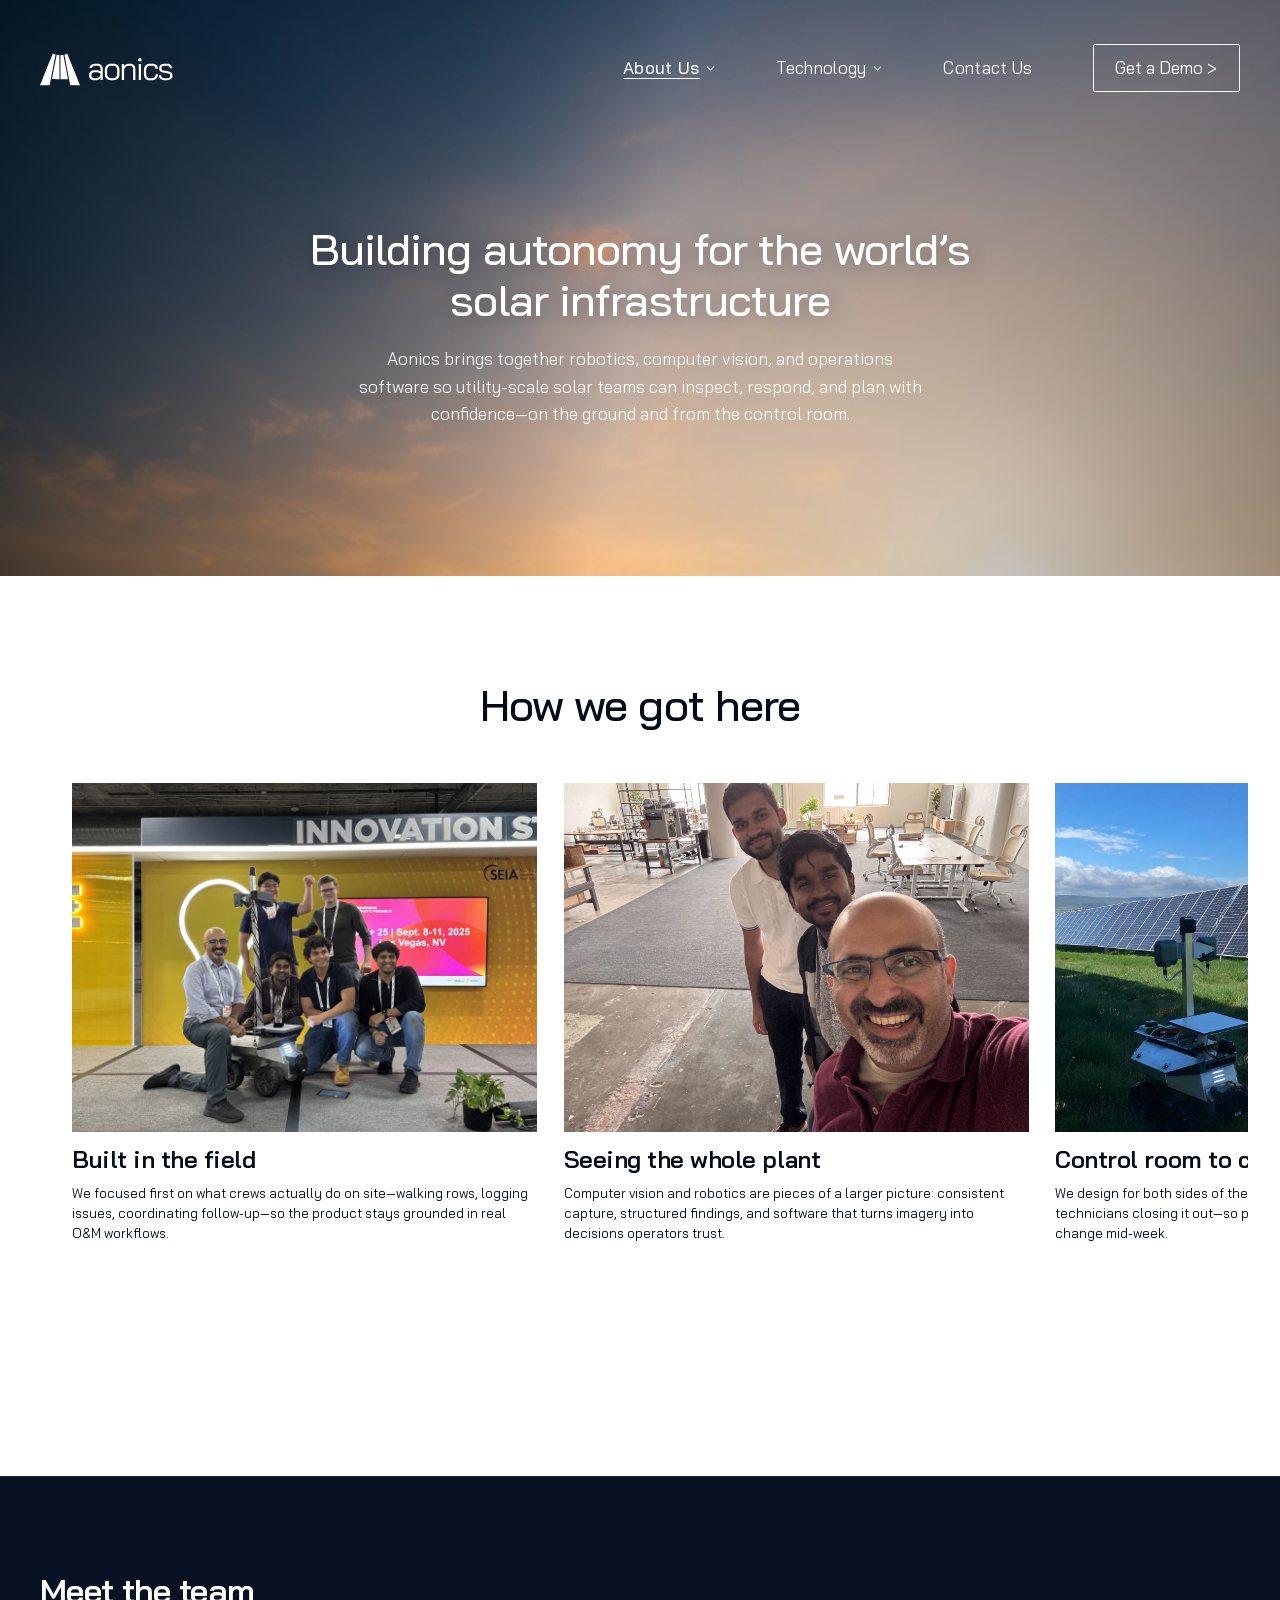
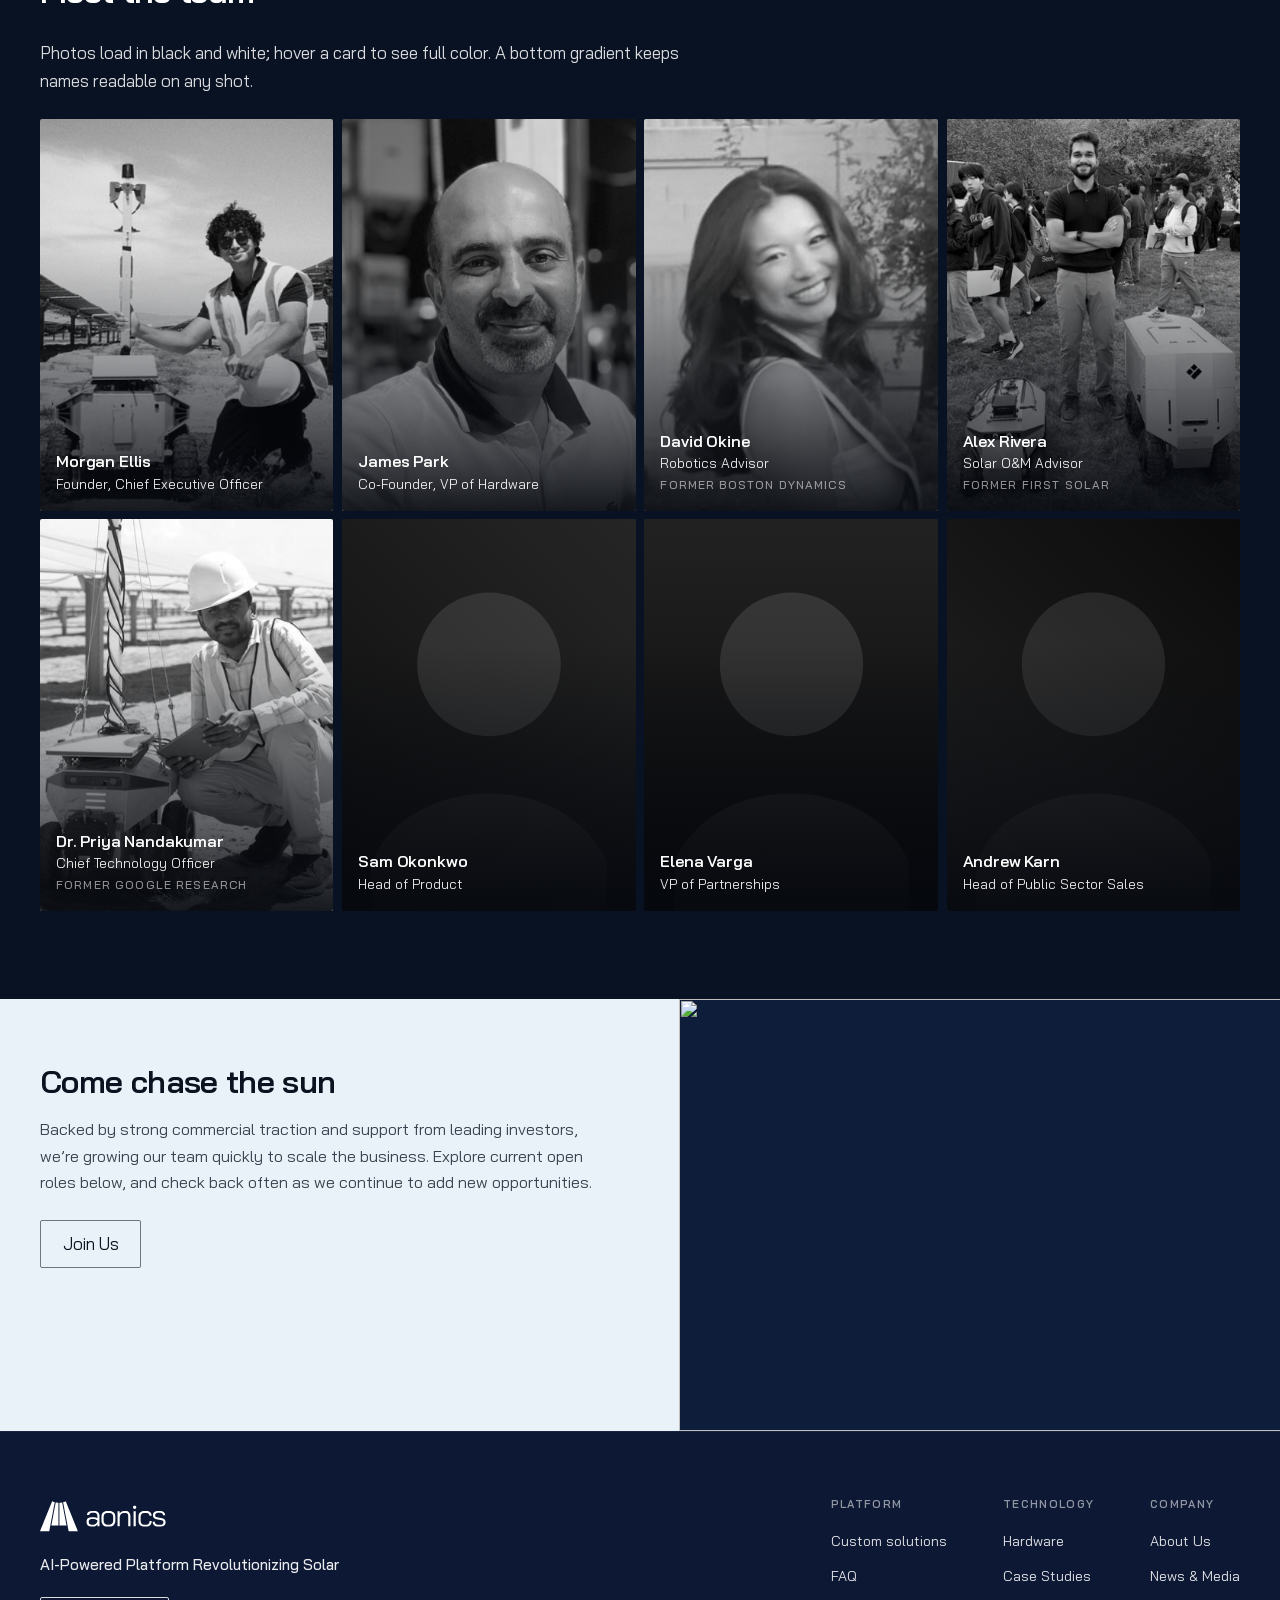
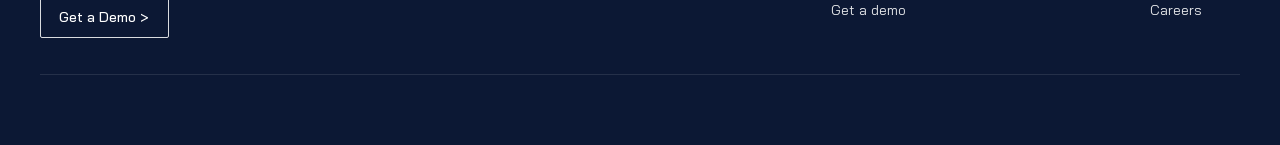
==== about.html @ 2265dd24 "Add Contact page with form, FAQ, and sky hero background" ====
<!DOCTYPE html>
<html lang="en">
  <head>
    <meta charset="UTF-8" />
    <script>
      document.documentElement.classList.add("js");
    </script>
    <meta name="viewport" content="width=device-width, initial-scale=1.0" />
    <title>About Us — Aonics</title>
    <link rel="preconnect" href="https://fonts.googleapis.com" />
    <link rel="preconnect" href="https://fonts.gstatic.com" crossorigin />
    <link
      href="https://fonts.googleapis.com/css2?family=Bai+Jamjuree:wght@400;500;600;700&display=swap"
      rel="stylesheet"
    />
    <link rel="stylesheet" href="styles.css?v=164" />
  </head>
  <body class="page-about">
    <header class="site-header" id="site-header">
      <div class="site-header-inner">
        <a href="index.html" class="logo" aria-label="Aonics home">
          <img
            class="logo-img"
            src="assets/Logo_White.svg"
            alt="Aonics"
            width="1134"
            height="338"
          />
        </a>
        <nav class="nav" id="site-nav" aria-label="Primary">
          <ul class="nav-list">
            <li class="nav-item nav-item--has-dropdown">
              <a href="about.html" class="nav-link nav-link--current" aria-current="page"
                >About Us
                <span class="nav-caret" aria-hidden="true">
                  <svg width="11" height="11" viewBox="0 0 12 12" fill="none" aria-hidden="true">
                    <path
                      d="M2.5 4.25 6 7.75l3.5-3.5"
                      stroke="currentColor"
                      stroke-width="1.35"
                      stroke-linecap="round"
                      stroke-linejoin="round"
                    />
                  </svg>
                </span>
              </a>
              <div class="nav-dropdown" role="region" aria-label="About">
                <div class="nav-dropdown-panel">
                  <a class="nav-dropdown-link" href="about.html">
                    <span class="nav-dropdown-icon" aria-hidden="true">
                      <svg width="22" height="22" viewBox="0 0 24 24" fill="none" stroke="currentColor" stroke-width="1.4">
                        <circle cx="12" cy="12" r="9" />
                        <path d="M12 7v5l3 2" stroke-linecap="round" stroke-linejoin="round" />
                      </svg>
                    </span>
                    <span class="nav-dropdown-copy">
                      <span class="nav-dropdown-title">Our Story</span>
                    </span>
                  </a>
                  <a class="nav-dropdown-link" href="about.html#about-cta-heading">
                    <span class="nav-dropdown-icon" aria-hidden="true">
                      <svg width="22" height="22" viewBox="0 0 24 24" fill="none" stroke="currentColor" stroke-width="1.4">
                        <path d="M8 7h8v10H8z" stroke-linejoin="round" />
                        <path d="M10 11h4M10 14h3" stroke-linecap="round" />
                        <path d="M12 7V5" stroke-linecap="round" />
                      </svg>
                    </span>
                    <span class="nav-dropdown-copy">
                      <span class="nav-dropdown-title">Careers</span>
                    </span>
                  </a>
                </div>
              </div>
            </li>
            <li class="nav-item nav-item--has-dropdown">
              <a class="nav-link" href="index.html#technology"
                >Technology
                <span class="nav-caret" aria-hidden="true">
                  <svg width="11" height="11" viewBox="0 0 12 12" fill="none" aria-hidden="true">
                    <path
                      d="M2.5 4.25 6 7.75l3.5-3.5"
                      stroke="currentColor"
                      stroke-width="1.35"
                      stroke-linecap="round"
                      stroke-linejoin="round"
                    />
                  </svg>
                </span>
              </a>
              <div class="nav-dropdown" role="region" aria-label="Technology">
                <div class="nav-dropdown-panel">
                  <a class="nav-dropdown-link" href="digital-platform.html">
                    <span class="nav-dropdown-icon" aria-hidden="true">
                      <svg width="22" height="22" viewBox="0 0 24 24" fill="none" stroke="currentColor" stroke-width="1.4">
                        <rect x="4" y="5" width="16" height="11" rx="1.5" stroke-linejoin="round" />
                        <path d="M8 9h8M8 12h5" stroke-linecap="round" />
                      </svg>
                    </span>
                    <span class="nav-dropdown-copy">
                      <span class="nav-dropdown-title">Digital platform</span>
                    </span>
                  </a>
                  <a class="nav-dropdown-link" href="hardware.html">
                    <span class="nav-dropdown-icon" aria-hidden="true">
                      <svg width="22" height="22" viewBox="0 0 24 24" fill="none" stroke="currentColor" stroke-width="1.4">
                        <path d="M8 16V8h8v8" stroke-linejoin="round" />
                        <path d="M10 12h4M12 10v4" stroke-linecap="round" />
                        <path d="M6 18h12" stroke-linecap="round" />
                      </svg>
                    </span>
                    <span class="nav-dropdown-copy">
                      <span class="nav-dropdown-title">Hardware</span>
                    </span>
                  </a>
                </div>
              </div>
            </li>
            <li><a class="nav-link" href="contact.html">Contact Us</a></li>
            <li><a class="btn btn-ghost nav-demo-btn nav-cta" href="index.html#demo">Get a Demo &gt;</a></li>
          </ul>
        </nav>
        <button
          type="button"
          class="nav-toggle"
          id="nav-toggle"
          aria-expanded="false"
          aria-controls="site-nav"
          aria-label="Open menu"
        >
          <span class="nav-toggle-box" aria-hidden="true">
            <span class="nav-toggle-bar"></span>
            <span class="nav-toggle-bar"></span>
            <span class="nav-toggle-bar"></span>
          </span>
        </button>
      </div>
    </header>

    <main class="about-main">
      <section class="about-hero" aria-labelledby="about-heading">
        <div class="about-hero-inner">
          <h1 id="about-heading" class="reveal">Building autonomy for the world’s solar infrastructure</h1>
          <p class="about-hero-lede reveal">
            Aonics brings together robotics, computer vision, and operations software so utility-scale solar
            teams can inspect, respond, and plan with confidence—on the ground and from the control room.
          </p>
        </div>
      </section>

      <section
        class="about-story-rail"
        id="about-story-rail"
        aria-labelledby="about-story-heading"
        data-story-slides="4"
      >
        <div class="about-story-rail-host">
          <div class="about-story-rail-sticky">
            <div class="about-hero-inner about-story-rail-head">
              <div class="about-story-rail-intro">
                <h2 id="about-story-heading" class="reveal">How we got here</h2>
              </div>
            </div>
            <div class="about-story-rail-stage">
              <ul class="about-story-rail-track" id="about-story-rail-track">
                  <li class="about-story-card">
                    <article class="about-story-card-inner">
                      <figure class="about-story-card-media about-story-card-media--innovation">
                        <img
                          src="assets/about-story-innovation-stage.png?v=2"
                          alt="Team with a ground robot on the innovation stage at a solar industry event"
                          width="2400"
                          height="1350"
                          loading="eager"
                          decoding="async"
                        />
                      </figure>
                      <div class="about-story-card-text reveal">
                        <h3 class="about-story-card-title">Built in the field</h3>
                        <p class="about-story-card-body">
                          We focused first on what crews actually do on site—walking rows, logging issues, coordinating
                          follow-up—so the product stays grounded in real O&amp;M workflows.
                        </p>
                      </div>
                    </article>
                  </li>
                  <li class="about-story-card">
                    <article class="about-story-card-inner">
                      <figure class="about-story-card-media about-story-card-media--office">
                        <img
                          src="assets/about-story-team-office.png?v=2"
                          alt="Team members together in the office and workshop"
                          width="1600"
                          height="2133"
                          loading="lazy"
                          decoding="async"
                        />
                      </figure>
                      <div class="about-story-card-text reveal">
                        <h3 class="about-story-card-title">Seeing the whole plant</h3>
                        <p class="about-story-card-body">
                          Computer vision and robotics are pieces of a larger picture: consistent capture, structured
                          findings, and software that turns imagery into decisions operators trust.
                        </p>
                      </div>
                    </article>
                  </li>
                  <li class="about-story-card">
                    <article class="about-story-card-inner">
                      <figure class="about-story-card-media about-story-card-media--field">
                        <img
                          src="assets/about-story-field-technicians.png?v=2"
                          alt="Field technicians and inspection robot between rows at a solar site"
                          width="1600"
                          height="2133"
                          loading="lazy"
                          decoding="async"
                        />
                      </figure>
                      <div class="about-story-card-text reveal">
                        <h3 class="about-story-card-title">Control room to crew</h3>
                        <p class="about-story-card-body">
                          We design for both sides of the fence—dispatchers planning work and technicians closing it
                          out—so priorities stay aligned when conditions change mid-week.
                        </p>
                      </div>
                    </article>
                  </li>
                  <li class="about-story-card">
                    <article class="about-story-card-inner">
                      <figure class="about-story-card-media about-story-card-media--inspection">
                        <img
                          src="assets/about-story-robot-inspection.png?v=2"
                          alt="Operator with inspection robot on a path between solar panel rows"
                          width="2400"
                          height="1600"
                          loading="lazy"
                          decoding="async"
                        />
                      </figure>
                      <div class="about-story-card-text reveal">
                        <h3 class="about-story-card-title">Scaling with partners</h3>
                        <p class="about-story-card-body">
                          As portfolios grow, teams need tools that keep pace—repeatable routes, comparable data across
                          sites, and room to adopt autonomy without retraining everyone from scratch.
                        </p>
                      </div>
                    </article>
                  </li>
                </ul>
              </div>
            </div>
        </div>
      </section>

      <section class="about-section about-section--team" aria-labelledby="team-heading">
        <div class="about-section-inner">
          <h2 id="team-heading" class="reveal">Meet the team</h2>
          <p class="about-team-intro reveal">
            Photos load in black and white; hover a card to see full color. A bottom gradient keeps names readable on
            any shot.
          </p>
          <ul class="about-team-grid">
            <li class="about-team-card">
              <figure class="about-team-card-figure">
                <img
                  class="about-team-card-img"
                  src="assets/team-morgan-ellis.png?v=3"
                  alt="Morgan Ellis kneeling in a high-visibility vest beside a robotic rover at a solar farm"
                  width="768"
                  height="1024"
                  decoding="async"
                />
                <figcaption class="about-team-card-caption reveal">
                  <span class="about-team-card-name">Morgan Ellis</span>
                  <span class="about-team-card-title">Founder, Chief Executive Officer</span>
                </figcaption>
              </figure>
            </li>
            <li class="about-team-card">
              <figure class="about-team-card-figure">
                <img
                  class="about-team-card-img"
                  src="assets/team-james-park.png?v=3"
                  alt="Portrait of James Park in a white polo"
                  width="768"
                  height="1024"
                  decoding="async"
                  loading="lazy"
                />
                <figcaption class="about-team-card-caption reveal">
                  <span class="about-team-card-name">James Park</span>
                  <span class="about-team-card-title">Co-Founder, VP of Hardware</span>
                </figcaption>
              </figure>
            </li>
            <li class="about-team-card">
              <figure class="about-team-card-figure">
                <img
                  class="about-team-card-img"
                  src="assets/team-david-okine.png?v=3"
                  alt="Smiling person with long dark hair in a white top and blue graduation stole outdoors"
                  width="768"
                  height="1024"
                  decoding="async"
                  loading="lazy"
                />
                <figcaption class="about-team-card-caption reveal">
                  <span class="about-team-card-name">David Okine</span>
                  <span class="about-team-card-title">Robotics Advisor</span>
                  <span class="about-team-card-meta">Former Boston Dynamics</span>
                </figcaption>
              </figure>
            </li>
            <li class="about-team-card">
              <figure class="about-team-card-figure">
                <img
                  class="about-team-card-img"
                  src="assets/team-alex-rivera.png?v=3"
                  alt="Alex Rivera standing with arms crossed between two autonomous robots on a grassy lawn"
                  width="768"
                  height="1024"
                  decoding="async"
                  loading="lazy"
                />
                <figcaption class="about-team-card-caption reveal">
                  <span class="about-team-card-name">Alex Rivera</span>
                  <span class="about-team-card-title">Solar O&amp;M Advisor</span>
                  <span class="about-team-card-meta">Former First Solar</span>
                </figcaption>
              </figure>
            </li>
            <li class="about-team-card">
              <figure class="about-team-card-figure">
                <img
                  class="about-team-card-img"
                  src="assets/team-priya-nandakumar.png?v=3"
                  alt="Field technician in a hard hat and safety vest with a tablet beside a robot at a solar site"
                  width="768"
                  height="1024"
                  decoding="async"
                  loading="lazy"
                />
                <figcaption class="about-team-card-caption reveal">
                  <span class="about-team-card-name">Dr. Priya Nandakumar</span>
                  <span class="about-team-card-title">Chief Technology Officer</span>
                  <span class="about-team-card-meta">Former Google Research</span>
                </figcaption>
              </figure>
            </li>
            <li class="about-team-card">
              <figure class="about-team-card-figure">
                <img
                  class="about-team-card-img"
                  src="assets/team-placeholder-2.svg"
                  alt="Portrait of Sam Okonkwo"
                  width="480"
                  height="600"
                />
                <figcaption class="about-team-card-caption reveal">
                  <span class="about-team-card-name">Sam Okonkwo</span>
                  <span class="about-team-card-title">Head of Product</span>
                </figcaption>
              </figure>
            </li>
            <li class="about-team-card">
              <figure class="about-team-card-figure">
                <img
                  class="about-team-card-img"
                  src="assets/team-placeholder-3.svg"
                  alt="Portrait of Elena Varga"
                  width="480"
                  height="600"
                />
                <figcaption class="about-team-card-caption reveal">
                  <span class="about-team-card-name">Elena Varga</span>
                  <span class="about-team-card-title">VP of Partnerships</span>
                </figcaption>
              </figure>
            </li>
            <li class="about-team-card">
              <figure class="about-team-card-figure">
                <img
                  class="about-team-card-img"
                  src="assets/team-placeholder-4.svg"
                  alt="Portrait of Andrew Karn"
                  width="480"
                  height="600"
                />
                <figcaption class="about-team-card-caption reveal">
                  <span class="about-team-card-name">Andrew Karn</span>
                  <span class="about-team-card-title">Head of Public Sector Sales</span>
                </figcaption>
              </figure>
            </li>
          </ul>
        </div>
      </section>

      <section class="about-cta" aria-labelledby="about-cta-heading">
        <div class="about-cta-split">
          <div class="about-cta-panel">
            <div class="about-cta-copy">
              <h2 id="about-cta-heading" class="reveal">Come chase the sun</h2>
              <p class="about-cta-intro reveal">
                Backed by strong commercial traction and support from leading investors, we&rsquo;re growing our
                team quickly to scale the business. Explore current open roles below, and check back often as we
                continue to add new opportunities.
              </p>
              <a class="btn btn-ghost nav-demo-btn nav-cta reveal" href="contact.html">Join Us</a>
            </div>
          </div>
        </div>
        <div class="about-cta-visual" aria-hidden="true">
          <img
            src="assets/about-cta-solar.jpg?v=4"
            alt=""
            width="3750"
            height="2499"
            loading="lazy"
            decoding="async"
          />
        </div>
      </section>
    </main>

    <footer class="site-footer" id="contact">
      <div class="footer-top">
        <div class="footer-brand" id="demo">
          <a href="index.html#top" class="logo logo--footer reveal" aria-label="Aonics home">
            <img
              class="logo-img logo-img--footer"
              src="assets/Logo_White.svg"
              alt="Aonics"
              width="1134"
              height="338"
            />
          </a>
          <p class="footer-tagline reveal">AI-Powered Platform Revolutionizing Solar</p>
          <a class="btn btn-ghost reveal" href="index.html#demo">Get a Demo &gt;</a>
        </div>
        <div class="footer-nav-grid">
          <div class="footer-col reveal">
            <h4>Platform</h4>
            <ul>
              <li><a href="#">Custom solutions</a></li>
              <li><a href="contact.html#faq">FAQ</a></li>
              <li><a href="index.html#demo">Get a demo</a></li>
            </ul>
          </div>
          <div class="footer-col reveal">
            <h4>Technology</h4>
            <ul>
              <li><a href="hardware.html">Hardware</a></li>
              <li><a href="#">Case Studies</a></li>
            </ul>
          </div>
          <div class="footer-col reveal">
            <h4>Company</h4>
            <ul>
              <li><a href="about.html" aria-current="page">About Us</a></li>
              <li><a href="#">News &amp; Media</a></li>
              <li><a href="#">Careers</a></li>
            </ul>
          </div>
        </div>
      </div>
      <div class="footer-bottom">
        <p class="footer-copy reveal">© 2023 Aonics. All rights reserved.</p>
        <div class="footer-legal reveal">
          <a href="#">Terms of Use</a>
          <a href="#">Privacy Policy</a>
        </div>
      </div>
    </footer>
    <script>
      (function () {
        try {
          var header = document.querySelector(".site-header");
          var toggle = document.getElementById("nav-toggle");
          var nav = document.getElementById("site-nav");
          if (!header || !toggle || !nav) return;

          var mq = window.matchMedia("(max-width: 900px)");

          function setOpen(open) {
            header.classList.toggle("is-nav-open", open);
            toggle.setAttribute("aria-expanded", open ? "true" : "false");
            toggle.setAttribute("aria-label", open ? "Close menu" : "Open menu");
            document.body.classList.toggle("nav-menu-open", open);
          }

          function closeIfNeeded() {
            if (!mq.matches) setOpen(false);
          }

          toggle.addEventListener("click", function () {
            if (!mq.matches) return;
            setOpen(!header.classList.contains("is-nav-open"));
          });

          nav.querySelectorAll("a").forEach(function (link) {
            link.addEventListener("click", function () {
              if (mq.matches) setOpen(false);
            });
          });

          document.addEventListener("keydown", function (e) {
            if (e.key === "Escape" && header.classList.contains("is-nav-open")) {
              setOpen(false);
              toggle.focus();
            }
          });

          if (typeof mq.addEventListener === "function") {
            mq.addEventListener("change", closeIfNeeded);
          } else if (typeof mq.addListener === "function") {
            mq.addListener(closeIfNeeded);
          }
          window.addEventListener("resize", closeIfNeeded);
        } catch (e) {}
      })();

      (function () {
        try {
          if (!window.IntersectionObserver) {
            document.querySelectorAll(".reveal").forEach(function (el) {
              el.classList.add("is-visible");
            });
            return;
          }
          var reduce = window.matchMedia("(prefers-reduced-motion: reduce)");
          if (reduce.matches) {
            document.querySelectorAll(".reveal").forEach(function (el) {
              el.classList.add("is-visible");
            });
            return;
          }
          var nodes = document.querySelectorAll(".reveal");
          if (!nodes.length) return;
          var obs = new IntersectionObserver(
            function (entries) {
              entries.forEach(function (entry) {
                if (!entry.isIntersecting) return;
                entry.target.classList.add("is-visible");
                obs.unobserve(entry.target);
              });
            },
            { root: null, rootMargin: "0px 0px -10% 0px", threshold: 0.12 }
          );
          nodes.forEach(function (el) {
            obs.observe(el);
          });
        } catch (e) {}
      })();
    </script>
    <script src="about-story-rail.js?v=13"></script>
    <script src="site-header.js"></script>
  </body>
</html>
---- styles.css ----
/* Aonics landing — layout aligned to design reference */

:root {
  --color-page: #0e1d3a;
  --color-footer: #0c1834;
  --color-muted: rgba(255, 255, 255, 0.55);
  --max-content: 1200px;
  /* Gutters: --header-pad-x (~32px desktop at 1024+; scales down on smaller viewports). */
  --header-pad-x: 0.8125rem;
  --site-header-h: 4.25rem;
  /* Space between viewport top and header bar (logo + nav row). */
  --site-header-pad-top: clamp(1rem, 3vw, 1.75rem);
}

@media (min-width: 480px) {
  :root {
    --header-pad-x: 0.9375rem;
  }
}

@media (min-width: 640px) {
  :root {
    --header-pad-x: 1.125rem;
  }
}

@media (min-width: 768px) {
  :root {
    --header-pad-x: 1.5rem;
  }
}

@media (min-width: 1024px) {
  :root {
    --header-pad-x: 1.5rem;
  }
}

@media (min-width: 1280px) {
  :root {
    --header-pad-x: 2rem;
  }
}

body.nav-menu-open {
  overflow: hidden;
}

*,
*::before,
*::after {
  box-sizing: border-box;
}

html {
  scroll-behavior: smooth;
  scroll-padding-top: calc(var(--site-header-pad-top) + var(--site-header-h) + 0.5rem);
}

body {
  margin: 0;
  font-family: "Bai Jamjuree", sans-serif;
  font-size: 16px;
  line-height: 1.5;
  color: #fff;
  background: var(--color-page);
}

img {
  max-width: 100%;
  height: auto;
  display: block;
}

a {
  color: inherit;
  text-decoration: none;
}

a:hover {
  opacity: 0.85;
}

h1,
h2,
h3,
h4,
p {
  margin: 0;
}

ul {
  margin: 0;
  padding: 0;
  list-style: none;
}

/* Header — premium scroll (static site) */
.site-header {
  position: fixed;
  top: 0;
  left: 0;
  right: 0;
  z-index: 200;
  padding: var(--site-header-pad-top) var(--header-pad-x) 0;
  box-sizing: border-box;
  background: transparent;
  box-shadow: none;
  transform: translateY(0);
  transition:
    transform 0.55s cubic-bezier(0.22, 1, 0.36, 1),
    background 0.55s cubic-bezier(0.22, 1, 0.36, 1),
    backdrop-filter 0.55s cubic-bezier(0.22, 1, 0.36, 1),
    -webkit-backdrop-filter 0.55s cubic-bezier(0.22, 1, 0.36, 1),
    box-shadow 0.55s cubic-bezier(0.22, 1, 0.36, 1);
  will-change: transform;
}

.site-header.is-scrolled {
  background: rgba(5, 10, 18, 0.62);
  backdrop-filter: blur(14px);
  -webkit-backdrop-filter: blur(14px);
  box-shadow: 0 10px 36px rgba(0, 0, 0, 0.28);
}

.site-header.is-elevated {
  background: rgba(5, 10, 18, 0.78);
  backdrop-filter: blur(22px);
  -webkit-backdrop-filter: blur(22px);
  box-shadow: 0 14px 48px rgba(0, 0, 0, 0.35);
}

.site-header.is-header-hidden {
  transform: translateY(-100%);
}

.site-header-inner {
  width: 100%;
  max-width: var(--max-content);
  margin: 0 auto;
  min-height: var(--site-header-h);
  display: flex;
  align-items: center;
  justify-content: space-between;
  column-gap: clamp(1.5rem, 4vw, 3rem);
  row-gap: 0.75rem;
  padding: 1rem 0;
  box-sizing: border-box;
  transition: padding 0.45s cubic-bezier(0.22, 1, 0.36, 1), min-height 0.45s cubic-bezier(0.22, 1, 0.36, 1);
}

.site-header.is-scrolled .site-header-inner {
  padding: 0.55rem 0;
  min-height: 3.25rem;
}

.logo {
  position: relative;
  z-index: 2;
  display: inline-flex;
  flex-shrink: 0;
  align-items: center;
  color: #fff;
}

.logo-img {
  display: block;
  height: 40px;
  width: auto;
  transition: height 0.45s cubic-bezier(0.22, 1, 0.36, 1), transform 0.45s cubic-bezier(0.22, 1, 0.36, 1);
}

.site-header.is-scrolled .logo-img {
  height: 37px;
  transform: scale(0.97);
}

.logo-img--footer {
  height: 38px;
}

.nav-toggle {
  display: none;
  position: relative;
  z-index: 2;
  flex-shrink: 0;
  align-items: center;
  justify-content: center;
  padding: 0.5rem;
  border: none;
  background: transparent;
  color: #fff;
  cursor: pointer;
  border-radius: 2px;
}

.nav-toggle:focus-visible {
  outline: 2px solid #fff;
  outline-offset: 2px;
}

.nav-toggle:hover {
  opacity: 0.9;
}

.nav-toggle-box {
  display: flex;
  flex-direction: column;
  justify-content: center;
  gap: 5px;
  width: 1.5rem;
  height: 1.125rem;
}

.nav-toggle-bar {
  display: block;
  height: 2px;
  width: 100%;
  background: currentColor;
  border-radius: 1px;
  transition: transform 0.2s ease, opacity 0.2s ease;
}

.site-header.is-nav-open .nav-toggle-bar:nth-child(1) {
  transform: translateY(7px) rotate(45deg);
}

.site-header.is-nav-open .nav-toggle-bar:nth-child(2) {
  opacity: 0;
}

.site-header.is-nav-open .nav-toggle-bar:nth-child(3) {
  transform: translateY(-7px) rotate(-45deg);
}

.nav {
  display: flex;
  align-items: center;
  justify-content: flex-end;
  flex: 1 1 auto;
  min-width: 0;
  font-family: "Bai Jamjuree", sans-serif;
  font-size: 1.0625rem;
  font-weight: 400;
}

.nav-list {
  display: flex;
  align-items: center;
  flex-wrap: nowrap;
  justify-content: flex-end;
  gap: clamp(1.75rem, 4.5vw, 3.5rem);
}

@media (min-width: 901px) {
  .nav-list {
    flex-wrap: nowrap;
    gap: clamp(2rem, 5vw, 3.75rem);
  }
}

.nav-list a:hover {
  opacity: 1;
}

.site-header .nav-link {
  color: rgba(255, 255, 255, 0.94);
  opacity: 1;
  font-weight: 400;
}

@media (min-width: 901px) {
  .nav-link {
    position: relative;
    display: inline-block;
    font-size: 1.0625rem;
    font-weight: 400;
    letter-spacing: 0.02em;
    text-transform: none;
    transition:
      color 0.35s cubic-bezier(0.22, 1, 0.36, 1),
      transform 0.35s cubic-bezier(0.22, 1, 0.36, 1);
  }

  .nav-link::after {
    content: "";
    position: absolute;
    left: 0;
    right: 0;
    bottom: -0.2rem;
    height: 1px;
    background: #fff;
    transform: scaleX(0);
    transform-origin: left center;
    opacity: 0;
    transition:
      transform 0.35s cubic-bezier(0.22, 1, 0.36, 1),
      opacity 0.35s cubic-bezier(0.22, 1, 0.36, 1);
  }

  .nav-link:hover {
    color: #fff;
    transform: translateY(-1px);
  }

  .nav-link:hover::after {
    transform: scaleX(1);
    opacity: 0.45;
  }
}

.nav-demo-btn {
  white-space: nowrap;
}

/* Mega-style nav dropdowns (desktop hover / focus-within; mobile stacks under item) */
.nav-item {
  list-style: none;
}

.nav-item--has-dropdown {
  position: relative;
}

.nav-caret {
  display: none;
  flex-shrink: 0;
  margin-left: 0.2rem;
  opacity: 0.72;
  transition:
    transform 0.35s cubic-bezier(0.22, 1, 0.36, 1),
    opacity 0.25s ease;
}

.nav-caret svg {
  display: block;
}

@media (min-width: 901px) {
  .nav-item--has-dropdown:hover,
  .nav-item--has-dropdown:focus-within {
    z-index: 60;
  }

  .nav-item--has-dropdown > .nav-link {
    display: inline-flex;
    align-items: center;
    gap: 0.15rem;
  }

  .nav-caret {
    display: inline-flex;
    align-items: center;
    justify-content: center;
  }

  .nav-item--has-dropdown:hover .nav-caret,
  .nav-item--has-dropdown:focus-within .nav-caret {
    opacity: 1;
    transform: translateY(1px);
  }

  .nav-dropdown {
    position: absolute;
    left: 50%;
    /* Flush with nav item so there is no hover dead zone between trigger and menu */
    top: 100%;
    z-index: 50;
    min-width: 17.5rem;
    /* Padding is part of the dropdown hit box — bridges the path from the link to the panel */
    padding-top: 0.65rem;
    margin: 0;
    transform: translate3d(-50%, 6px, 0);
    opacity: 0;
    visibility: hidden;
    pointer-events: none;
    transition:
      opacity 0.3s cubic-bezier(0.22, 1, 0.36, 1),
      transform 0.38s cubic-bezier(0.22, 1, 0.36, 1),
      visibility 0.38s step-end;
  }

  .nav-item--has-dropdown:hover .nav-dropdown,
  .nav-item--has-dropdown:focus-within .nav-dropdown {
    opacity: 1;
    visibility: visible;
    pointer-events: auto;
    transform: translate3d(-50%, 0, 0);
    transition:
      opacity 0.32s cubic-bezier(0.22, 1, 0.36, 1),
      transform 0.38s cubic-bezier(0.22, 1, 0.36, 1),
      visibility 0s step-start;
  }

  .nav-dropdown-panel {
    padding: 0.65rem;
    border-radius: 6px;
    background: #0e1d3a;
    border: 1px solid rgba(255, 255, 255, 0.1);
    box-shadow:
      0 4px 0 rgba(255, 255, 255, 0.04) inset,
      0 28px 56px rgba(0, 0, 0, 0.45);
    backdrop-filter: blur(18px);
    -webkit-backdrop-filter: blur(18px);
  }

  .nav-dropdown-panel--wide {
    min-width: 22rem;
    max-width: min(24rem, 92vw);
  }

  .nav-dropdown-link {
    display: flex;
    align-items: center;
    gap: 0.85rem;
    padding: 0.85rem 0.75rem;
    margin: 0;
    border-radius: 6px;
    text-decoration: none;
    color: inherit;
    opacity: 0;
    transform: translate3d(0, 0.45rem, 0);
    transition:
      opacity 0.28s cubic-bezier(0.22, 1, 0.36, 1),
      transform 0.36s cubic-bezier(0.22, 1, 0.36, 1),
      background 0.22s ease;
  }

  .nav-item--has-dropdown:hover .nav-dropdown-link,
  .nav-item--has-dropdown:focus-within .nav-dropdown-link {
    opacity: 1;
    transform: translate3d(0, 0, 0);
  }

  .nav-item--has-dropdown:hover .nav-dropdown-link:nth-child(1),
  .nav-item--has-dropdown:focus-within .nav-dropdown-link:nth-child(1) {
    transition-delay: 0.04s;
  }

  .nav-item--has-dropdown:hover .nav-dropdown-link:nth-child(2),
  .nav-item--has-dropdown:focus-within .nav-dropdown-link:nth-child(2) {
    transition-delay: 0.09s;
  }

  .nav-item--has-dropdown:hover .nav-dropdown-link:nth-child(3),
  .nav-item--has-dropdown:focus-within .nav-dropdown-link:nth-child(3) {
    transition-delay: 0.14s;
  }

  .nav-item--has-dropdown:hover .nav-dropdown-link:nth-child(4),
  .nav-item--has-dropdown:focus-within .nav-dropdown-link:nth-child(4) {
    transition-delay: 0.19s;
  }

  .nav-dropdown-link:hover,
  .nav-dropdown-link:focus-visible {
    background: rgba(255, 255, 255, 0.07);
  }

  .nav-dropdown-link:focus-visible {
    outline: 2px solid rgba(140, 200, 255, 0.55);
    outline-offset: 0;
  }

  .nav-dropdown-icon {
    flex: 0 0 auto;
    display: flex;
    align-items: center;
    justify-content: center;
    width: 2.5rem;
    height: 2.5rem;
    border-radius: 6px;
    border: 1px solid rgba(255, 255, 255, 0.22);
    color: rgba(255, 255, 255, 0.92);
    background: rgba(255, 255, 255, 0.04);
    transition:
      border-color 0.25s ease,
      background 0.25s ease,
      transform 0.3s cubic-bezier(0.22, 1, 0.36, 1);
  }

  .nav-dropdown-link:hover .nav-dropdown-icon,
  .nav-dropdown-link:focus-visible .nav-dropdown-icon {
    border-color: rgba(180, 220, 255, 0.45);
    background: rgba(255, 255, 255, 0.08);
    transform: scale(1.04);
  }

  .nav-dropdown-copy {
    display: flex;
    flex-direction: column;
    min-width: 0;
  }

  .nav-dropdown-title {
    font-family: "Bai Jamjuree", sans-serif;
    font-size: 1.0625rem;
    font-weight: 400;
    letter-spacing: -0.02em;
    color: #fff;
    line-height: 1.25;
  }
}

@media (min-width: 901px) and (prefers-reduced-motion: reduce) {
  .nav-dropdown,
  .nav-dropdown-link,
  .nav-dropdown-icon,
  .nav-caret {
    transition: none !important;
  }

  .nav-dropdown {
    transform: translate3d(-50%, 0, 0);
  }

  .nav-dropdown-link {
    opacity: 1 !important;
    transform: none !important;
    transition-delay: 0s !important;
  }
}

.nav-cta {
  position: relative;
  transition:
    box-shadow 0.45s cubic-bezier(0.22, 1, 0.36, 1),
    transform 0.35s cubic-bezier(0.22, 1, 0.36, 1);
}

.nav-cta:hover {
  box-shadow: 0 0 0 1px rgba(255, 255, 255, 0.28), 0 0 32px rgba(140, 200, 255, 0.2);
  transform: translateY(-1px);
}

@media (min-width: 901px) {
  .nav .btn {
    font-size: 1.0625rem;
    padding: 0.65rem 1.35rem;
  }

  .nav .btn-ghost.nav-cta {
    border-color: rgba(255, 255, 255, 0.94);
  }
}

.btn {
  display: inline-flex;
  align-items: center;
  justify-content: center;
  padding: 0.55rem 1.15rem;
  font-size: 0.875rem;
  font-weight: 500;
  border-radius: 2px;
  white-space: nowrap;
}

.nav .btn {
  font-weight: 400;
}

.btn-ghost {
  border: 1px solid rgba(255, 255, 255, 0.85);
  background: transparent;
  color: #fff;
}

.btn-ghost:hover {
  background: rgba(255, 255, 255, 0.08);
  opacity: 1;
}

@media (prefers-reduced-motion: reduce) {
  .nav-toggle-bar,
  .nav {
    transition: none;
  }

  .site-header,
  .site-header-inner,
  .logo-img {
    transition: none !important;
  }

  .site-header.is-header-hidden {
    transform: none;
  }
}

/* Hero */
.hero {
  min-height: 100vh;
  min-height: 100dvh;
  display: flex;
  padding: 0 var(--header-pad-x);
  box-sizing: border-box;
  background:
    linear-gradient(to top, rgba(5, 10, 18, 0.35) 0%, transparent 45%),
    url("assets/hero-final.png?v=32") center 62% / cover no-repeat;
  color: #fff;
}

.hero-inner {
  flex: 1;
  display: flex;
  flex-direction: column;
  justify-content: space-between;
  width: 100%;
  max-width: var(--max-content);
  margin: 0 auto;
  padding: clamp(8.75rem, 15vh, 11rem) 0 clamp(2.75rem, 7vh, 5rem);
  box-sizing: border-box;
}

.hero-copy {
  max-width: min(30rem, 100%);
}

.hero-copy .hero-title {
  display: inline-block;
  max-width: min(30rem, 100%);
  vertical-align: top;
  font-size: clamp(2rem, 4.2vw, 2.875rem);
  font-weight: 500;
  line-height: 1.12;
  letter-spacing: -0.02em;
  text-shadow: 0 2px 24px rgba(0, 0, 0, 0.35);
}

.hero-sub {
  margin-top: 1rem;
  max-width: min(var(--hero-sub-max, min(22rem, 85%)), 100%);
  box-sizing: border-box;
  font-size: clamp(0.9375rem, 1.35vw, 1.0625rem);
  font-weight: 400;
  line-height: 1.55;
  color: rgba(255, 255, 255, 0.92);
  text-shadow: 0 1px 16px rgba(0, 0, 0, 0.35);
}

.hero-stats {
  display: flex;
  align-items: stretch;
  justify-content: space-around;
  gap: 0;
  margin-top: auto;
  padding: 1rem 0 0;
  transform: translateY(clamp(-0.75rem, -1.5vh, -0.25rem));
}

.hero-stat {
  flex: 1;
  display: flex;
  align-items: center;
  justify-content: center;
  gap: 1rem;
  min-width: 0;
  padding: 0.25rem 0.5rem;
}

.hero-stat-icon {
  display: flex;
  color: rgba(255, 255, 255, 0.95);
  flex-shrink: 0;
  filter: drop-shadow(0 1px 3px rgba(0, 0, 0, 0.45));
}

.hero-stat-icon svg {
  display: block;
  width: clamp(2.25rem, 3.2vw, 2.875rem);
  height: clamp(2.25rem, 3.2vw, 2.875rem);
}

.hero-stat-text {
  font-size: clamp(0.9375rem, 1.35vw, 1.125rem);
  font-weight: 500;
  letter-spacing: 0.01em;
  text-shadow: 0 1px 4px rgba(0, 0, 0, 0.55), 0 2px 12px rgba(0, 0, 0, 0.35);
}

.hero-stat-divider {
  width: 1px;
  align-self: stretch;
  background: #fff;
  flex-shrink: 0;
}

/* O&M section */
.section-om {
  position: relative;
  min-height: 100vh;
  min-height: 100dvh;
  display: flex;
  align-items: stretch;
  background:
    linear-gradient(90deg, rgba(5, 8, 14, 0.88) 0%, rgba(5, 8, 14, 0.55) 42%, rgba(5, 8, 14, 0.2) 100%),
    url("assets/product.png") 70% center / cover no-repeat;
  padding: clamp(3.5rem, 8vw, 6rem) var(--header-pad-x);
}

.section-om-inner {
  width: 100%;
  max-width: var(--max-content);
  margin: 0 auto;
  padding: 0;
  flex: 1 1 auto;
  display: flex;
  flex-direction: column;
  justify-content: center;
  min-height: 0;
  box-sizing: border-box;
}

.section-om h2 {
  font-size: clamp(1.75rem, 3vw, 2.25rem);
  font-weight: 600;
  letter-spacing: -0.02em;
  margin-bottom: 2.5rem;
  max-width: 22ch;
}

.feature-list {
  display: flex;
  flex-direction: column;
  gap: 2rem;
  max-width: 36rem;
}

.feature-list li {
  display: flex;
  gap: 1rem;
  align-items: flex-start;
}

.feature-icon {
  flex-shrink: 0;
  width: 2.5rem;
  height: 2.5rem;
  display: flex;
  align-items: center;
  justify-content: center;
  color: #fff;
}

.feature-body h3 {
  font-size: 1.0625rem;
  font-weight: 600;
  margin-bottom: 0.45rem;
}

.feature-body p {
  font-size: 0.9375rem;
  line-height: 1.6;
  color: rgba(255, 255, 255, 0.82);
}

.feature-list--compact {
  gap: 1.65rem;
}

/* Future / software */
.section-future {
  position: relative;
  display: block;
  min-height: 0;
  padding: 0;
  background: url("assets/sky.png") center / cover no-repeat;
}

.section-future-scroll {
  position: relative;
  min-height: 300vh;
  min-height: 300dvh;
}

@media (max-width: 640px) {
  .section-future-scroll {
    min-height: 260vh;
    min-height: 260dvh;
  }
}

.section-future-sticky {
  position: sticky;
  top: calc(var(--site-header-h) + var(--site-header-pad-top));
  z-index: 1;
  display: flex;
  align-items: center;
  justify-content: center;
  min-height: calc(100vh - var(--site-header-h) - var(--site-header-pad-top));
  min-height: calc(100dvh - var(--site-header-h) - var(--site-header-pad-top));
  padding: clamp(2rem, 5vw, 4rem) var(--header-pad-x);
  box-sizing: border-box;
}

.section-future::before {
  content: "";
  position: absolute;
  inset: 0;
  background: linear-gradient(165deg, rgba(8, 14, 28, 0.5) 0%, rgba(18, 12, 8, 0.25) 100%);
  pointer-events: none;
}

.section-future-inner {
  position: relative;
  z-index: 1;
  width: 100%;
  max-width: var(--max-content);
  margin: 0 auto;
  padding: 0;
  display: grid;
  grid-template-columns: 1.05fr 0.95fr;
  gap: clamp(2rem, 4vw, 3.5rem);
  align-items: center;
  align-content: center;
  box-sizing: border-box;
}

.future-visual {
  border-radius: 12px;
  overflow: hidden;
  box-shadow: 0 24px 60px rgba(0, 0, 0, 0.45);
}

.future-visual-stack {
  position: relative;
  aspect-ratio: 1024 / 621;
  width: 100%;
  background: rgba(5, 8, 14, 0.35);
}

.future-visual-stack .future-visual-slide {
  position: absolute;
  inset: 0;
  width: 100%;
  height: 100%;
  object-fit: cover;
  object-position: center top;
  opacity: 0;
  transition: opacity 0.45s ease;
  pointer-events: none;
}

.future-visual-stack .future-visual-slide.is-active {
  opacity: 1;
  z-index: 1;
  pointer-events: auto;
}

/* Future copy bullets: stack vertically; each step appears below prior as scroll advances (0.45s ease, matches slides) */
html.js .future-copy-bullets > .future-copy-step:not(.is-visible) {
  display: none;
}

html.js .future-copy-bullets > .future-copy-step.is-visible {
  display: flex;
  animation: future-copy-step-in 0.45s ease forwards;
}

@keyframes future-copy-step-in {
  from {
    opacity: 0;
    transform: translate3d(0, 0.65rem, 0);
  }

  to {
    opacity: 1;
    transform: translate3d(0, 0, 0);
  }
}

@media (prefers-reduced-motion: reduce) {
  html.js .future-copy-bullets > .future-copy-step.is-visible {
    animation: none;
  }
}

html.js .future-copy-bullets.future-copy-bullets--motion-reduced > .future-copy-step {
  display: flex !important;
  animation: none !important;
  opacity: 1 !important;
  transform: none !important;
}

.future-visual img {
  width: 100%;
  height: auto;
}

@media (prefers-reduced-motion: reduce) {
  .section-future-scroll {
    min-height: 0;
  }

  .section-future-sticky {
    position: relative;
    top: auto;
    min-height: 0;
    padding: clamp(3.5rem, 7vw, 5.5rem) var(--header-pad-x);
  }

  .future-visual-stack .future-visual-slide {
    transition: none;
  }
}

.future-copy h2 {
  font-size: clamp(1.65rem, 2.8vw, 2.1rem);
  font-weight: 600;
  letter-spacing: -0.02em;
  margin-bottom: 2rem;
  text-shadow: 0 2px 20px rgba(0, 0, 0, 0.35);
}

.future-copy .feature-body p {
  color: rgba(255, 255, 255, 0.88);
}

/* Footer */
.site-footer {
  background: var(--color-footer);
  padding: clamp(2.75rem, 5vw, 4rem) var(--header-pad-x) 1.75rem;
  border-top: 1px solid rgba(255, 255, 255, 0.06);
}

.footer-top {
  display: flex;
  flex-wrap: wrap;
  justify-content: space-between;
  gap: 2.5rem 3rem;
  max-width: var(--max-content);
  margin: 0 auto;
  padding: 0 0 2.25rem;
  box-sizing: border-box;
}

.footer-brand {
  max-width: 20rem;
}

.logo--footer {
  margin-bottom: 1.25rem;
}

.footer-tagline {
  font-size: 0.9375rem;
  font-weight: 500;
  line-height: 1.45;
  margin-bottom: 1.35rem;
  color: rgba(255, 255, 255, 0.92);
}

.footer-nav-grid {
  display: flex;
  flex-wrap: wrap;
  gap: 2.5rem 3.5rem;
}

.footer-col h4 {
  font-size: 0.6875rem;
  font-weight: 600;
  text-transform: uppercase;
  letter-spacing: 0.12em;
  color: var(--color-muted);
  margin-bottom: 1rem;
}

.footer-col ul {
  display: flex;
  flex-direction: column;
  gap: 0.65rem;
}

.footer-col a {
  font-size: 0.875rem;
  color: rgba(255, 255, 255, 0.88);
}

.footer-bottom {
  max-width: var(--max-content);
  margin: 0 auto;
  padding: 1.5rem 0 0;
  border-top: 1px solid rgba(255, 255, 255, 0.1);
  display: flex;
  flex-wrap: wrap;
  align-items: center;
  justify-content: space-between;
  gap: 1rem;
  box-sizing: border-box;
}

.footer-copy {
  font-size: 0.75rem;
  color: var(--color-muted);
}

.footer-legal {
  display: flex;
  gap: 1.5rem;
}

.footer-legal a {
  font-size: 0.75rem;
  color: var(--color-muted);
}

/* Responsive */
@media (min-width: 901px) {
  .nav-toggle {
    display: none !important;
  }
}

@media (max-width: 900px) {
  .nav-toggle {
    display: flex;
  }

  .nav {
    position: fixed;
    inset: 0;
    z-index: 1;
    flex: none;
    margin: 0;
    padding: calc(var(--site-header-h) + var(--site-header-pad-top) + 1.25rem) var(--header-pad-x) 2rem;
    flex-direction: column;
    align-items: stretch;
    justify-content: flex-start;
    overflow-y: auto;
    overscroll-behavior: contain;
    background: rgba(5, 10, 18, 0.97);
    backdrop-filter: blur(12px);
    opacity: 0;
    visibility: hidden;
    pointer-events: none;
    transition: opacity 0.22s ease, visibility 0.22s ease;
  }

  .site-header.is-nav-open .nav {
    opacity: 1;
    visibility: visible;
    pointer-events: auto;
  }

  .nav-list {
    flex-direction: column;
    align-items: stretch;
    flex-wrap: nowrap;
    justify-content: flex-start;
    gap: 0;
  }

  .nav-list li {
    border-bottom: 1px solid rgba(255, 255, 255, 0.12);
  }

  .nav-list > li > a {
    display: flex;
    align-items: center;
    padding: 1rem 0;
    font-size: 1.1875rem;
  }

  .nav-item--has-dropdown .nav-dropdown {
    position: static;
    left: auto;
    top: auto;
    transform: none;
    opacity: 1;
    visibility: visible;
    pointer-events: auto;
    min-width: 0;
    padding: 0.35rem 0 0.85rem 0.75rem;
    margin: 0;
    transition: none;
  }

  .nav-item--has-dropdown .nav-dropdown-panel {
    padding: 0;
    border-radius: 0;
    background: transparent;
    border: none;
    box-shadow: none;
    backdrop-filter: none;
    -webkit-backdrop-filter: none;
  }

  .nav-dropdown-link {
    display: flex;
    align-items: flex-start;
    gap: 0.75rem;
    padding: 0.65rem 0;
    margin: 0;
    text-decoration: none;
    color: rgba(255, 255, 255, 0.92);
    border-left: 2px solid rgba(255, 255, 255, 0.14);
    padding-left: 0.85rem;
    margin-left: 0.15rem;
  }

  .nav-dropdown-link:active {
    opacity: 0.88;
  }

  .nav-dropdown-icon {
    flex: 0 0 auto;
    display: none;
  }

  .nav-dropdown-title {
    display: block;
    font-size: 1rem;
    font-weight: 400;
    color: #fff;
    letter-spacing: -0.02em;
  }

  .nav-list .nav-demo-btn {
    margin-top: 0.75rem;
    justify-content: center;
    padding: 0.7rem 1.35rem;
    border-radius: 2px;
    font-size: 1.0625rem;
  }

  .section-future-inner {
    grid-template-columns: 1fr;
  }

  .future-copy {
    order: -1;
  }

  .hero-stats {
    flex-direction: column;
    gap: 1rem;
    padding: 1.25rem 0 0;
  }

  .hero-stat-divider {
    width: 100%;
    height: 1px;
  }

  .hero-stat {
    justify-content: flex-start;
  }
}

@media (max-width: 640px) {
  .section-om h2 {
    max-width: none;
  }

  .feature-list {
    max-width: none;
  }

  .footer-top {
    flex-direction: column;
    align-items: flex-start;
  }

  .footer-nav-grid {
    width: 100%;
    justify-content: flex-start;
  }
}

@media (max-width: 520px) {
  .hero-inner {
    padding-top: clamp(7rem, 22vw, 8.5rem);
  }

  .future-visual {
    border-radius: 12px;
  }
}

/* Scroll reveal (site-wide when html.js) */
html.js .reveal {
  opacity: 0;
  transform: translate3d(0, 1.1rem, 0);
  transition:
    opacity 0.6s cubic-bezier(0.22, 1, 0.36, 1),
    transform 0.6s cubic-bezier(0.22, 1, 0.36, 1);
}

html.js .reveal.is-visible {
  opacity: 1;
  transform: translate3d(0, 0, 0);
}

html.js .reveal--media {
  transform: translate3d(0, 1rem, 0) scale(0.98);
}

html.js .reveal--media.is-visible {
  transform: translate3d(0, 0, 0) scale(1);
}

html.js .hero-copy .reveal:nth-child(2) {
  transition-delay: 0.1s;
}

html.js .hero-stats > .hero-stat.reveal:nth-child(1) {
  transition-delay: 0.05s;
}

html.js .hero-stats > .hero-stat.reveal:nth-child(3) {
  transition-delay: 0.12s;
}

html.js .hero-stats > .hero-stat.reveal:nth-child(5) {
  transition-delay: 0.19s;
}

html.js .hero.hero--home-duplicate .hero-duplicate-copy > .reveal:nth-child(2) {
  transition-delay: 0.1s;
}

html.js .hero.hero--home-duplicate .hero-duplicate-specs > .hero-duplicate-spec.reveal:nth-child(1) {
  transition-delay: 0.16s;
}

html.js .hero.hero--home-duplicate .hero-duplicate-specs > .hero-duplicate-spec.reveal:nth-child(2) {
  transition-delay: 0.22s;
}

html.js .hero.hero--home-duplicate .hero-duplicate-specs > .hero-duplicate-spec.reveal:nth-child(3) {
  transition-delay: 0.28s;
}

html.js .section-om .feature-list > li.reveal:nth-child(1) {
  transition-delay: 0.05s;
}

html.js .section-om .feature-list > li.reveal:nth-child(2) {
  transition-delay: 0.12s;
}

html.js .section-om .feature-list > li.reveal:nth-child(3) {
  transition-delay: 0.19s;
}

html.js .footer-brand > .reveal:nth-child(2) {
  transition-delay: 0.08s;
}

html.js .footer-brand > .reveal:nth-child(3) {
  transition-delay: 0.16s;
}

html.js .footer-nav-grid > .footer-col.reveal:nth-child(1) {
  transition-delay: 0.04s;
}

html.js .footer-nav-grid > .footer-col.reveal:nth-child(2) {
  transition-delay: 0.1s;
}

html.js .footer-nav-grid > .footer-col.reveal:nth-child(3) {
  transition-delay: 0.16s;
}

html.js .footer-bottom > .reveal:nth-child(2) {
  transition-delay: 0.08s;
}

/* About page — scroll reveal staggering */
html.js .about-hero-inner > .reveal:nth-child(2) {
  transition-delay: 0.1s;
}

html.js .about-section--team .about-team-intro.reveal {
  transition-delay: 0.1s;
}

html.js .about-story-rail-track .about-story-card:nth-child(2) .about-story-card-text.reveal {
  transition-delay: 0.06s;
}

html.js .about-story-rail-track .about-story-card:nth-child(3) .about-story-card-text.reveal {
  transition-delay: 0.1s;
}

html.js .about-story-rail-track .about-story-card:nth-child(4) .about-story-card-text.reveal {
  transition-delay: 0.14s;
}

html.js .about-story-rail-track .about-story-card:nth-child(5) .about-story-card-text.reveal {
  transition-delay: 0.18s;
}

html.js .about-team-grid .about-team-card:nth-child(1) .about-team-card-caption.reveal {
  transition-delay: 0.04s;
}

html.js .about-team-grid .about-team-card:nth-child(2) .about-team-card-caption.reveal {
  transition-delay: 0.08s;
}

html.js .about-team-grid .about-team-card:nth-child(3) .about-team-card-caption.reveal {
  transition-delay: 0.12s;
}

html.js .about-team-grid .about-team-card:nth-child(4) .about-team-card-caption.reveal {
  transition-delay: 0.16s;
}

html.js .about-team-grid .about-team-card:nth-child(5) .about-team-card-caption.reveal {
  transition-delay: 0.2s;
}

html.js .about-team-grid .about-team-card:nth-child(6) .about-team-card-caption.reveal {
  transition-delay: 0.24s;
}

html.js .about-team-grid .about-team-card:nth-child(7) .about-team-card-caption.reveal {
  transition-delay: 0.28s;
}

html.js .about-team-grid .about-team-card:nth-child(8) .about-team-card-caption.reveal {
  transition-delay: 0.32s;
}

html.js .about-cta-copy > .reveal:nth-child(2) {
  transition-delay: 0.1s;
}

html.js .about-cta-copy > .reveal:nth-child(3) {
  transition-delay: 0.18s;
}

html.js .about-cta-copy > .reveal:nth-child(4) {
  transition-delay: 0.24s;
}

@media (prefers-reduced-motion: reduce) {
  html.js .reveal {
    opacity: 1 !important;
    transform: none !important;
    transition: none !important;
  }
}

/* —— About page —— */
.site-header .nav-link.nav-link--current {
  opacity: 1;
  font-weight: 500;
  text-decoration: underline;
  text-underline-offset: 0.25em;
}

.about-main {
  padding-bottom: 0;
}

.about-hero {
  min-height: clamp(24rem, 64vh, 50rem);
  min-height: clamp(24rem, 64dvh, 50rem);
  display: flex;
  flex-direction: column;
  justify-content: center;
  box-sizing: border-box;
  padding: calc(var(--site-header-h) + var(--site-header-pad-top) + 1rem) var(--header-pad-x) clamp(1.5rem, 4vh, 2.75rem);
  background:
    linear-gradient(
      100deg,
      rgba(5, 8, 14, 0.72) 0%,
      rgba(5, 10, 18, 0.28) 34%,
      transparent 50%,
      rgba(4, 6, 14, 0.38) 100%
    ),
    url("assets/about-hero.png?v=22") 50% 52% / cover no-repeat;
}

.about-hero .about-hero-inner {
  text-align: center;
}

.about-hero-inner {
  width: 100%;
  max-width: var(--max-content);
  margin: 0 auto;
}

.about-hero h1 {
  font-size: clamp(2rem, 4vw, 2.75rem);
  font-weight: 500;
  letter-spacing: -0.02em;
  line-height: 1.15;
  max-width: min(46rem, 100%);
  margin-left: auto;
  margin-right: auto;
  text-shadow: 0 2px 24px rgba(0, 0, 0, 0.35);
}

.about-hero-lede {
  margin: 1.25rem auto 0;
  font-size: clamp(1rem, 1.35vw, 1.125rem);
  line-height: 1.6;
  color: rgba(255, 255, 255, 0.88);
  max-width: 36rem;
}

/* About — story rail: full-viewport sticky strip; vertical page scroll drives horizontal slides */
.about-story-rail {
  position: relative;
  margin: 0;
  padding: 0;
  --story-rail-fg: #050c19;
  /* Bottom inset inside sticky viewport; top uses smaller pad under fixed header */
  --story-rail-viewport-pad: clamp(0.75rem, 1.85vw, 1.125rem);
  --story-rail-viewport-pad-top: clamp(0.25rem, 0.85vw, 0.5rem);
  background: #fff;
}

.about-story-rail-host {
  /* Height set in about-story-rail.js from horizontal overflow + one viewport */
  min-height: 100dvh;
  min-height: 100vh;
}

.about-story-rail-sticky {
  position: sticky;
  top: 0;
  left: 0;
  right: 0;
  z-index: 2;
  display: flex;
  flex-direction: column;
  box-sizing: border-box;
  height: 100dvh;
  min-height: 100vh;
  min-height: 100dvh;
  padding-top: calc(var(--site-header-h) + var(--site-header-pad-top) + var(--story-rail-viewport-pad-top));
  padding-right: var(--header-pad-x);
  padding-bottom: max(var(--story-rail-viewport-pad), env(safe-area-inset-bottom, 0px));
  padding-left: var(--header-pad-x);
  background: #fff;
  color: var(--story-rail-fg);
}

.about-story-rail-head.about-hero-inner {
  flex: 0 0 auto;
  margin-bottom: clamp(1.75rem, 4vw, 2.75rem);
  padding: 0;
  box-sizing: border-box;
  text-align: center;
}

.about-story-rail-intro {
  padding: 0;
}

.about-story-rail-intro h2 {
  font-size: clamp(2rem, 4vw, 2.75rem);
  font-weight: 500;
  letter-spacing: -0.02em;
  line-height: 1.15;
  max-width: min(46rem, 100%);
  color: var(--story-rail-fg);
  margin: 0 auto 0.5rem;
}

.about-story-rail-stage {
  --story-rail-gap: clamp(1.1rem, 2.25vw, 1.65rem);
  --story-cards-visible: 2.5;
  container-type: inline-size;
  container-name: story-stage;
  flex: 1 1 auto;
  min-height: 0;
  width: 100%;
  padding: 0;
  box-sizing: border-box;
  overflow: hidden;
  position: relative;
}

.about-story-rail-track {
  display: flex;
  align-items: flex-start;
  width: max-content;
  max-width: none;
  gap: var(--story-rail-gap);
  height: 100%;
  margin: 0;
  /* Inset first/last cards from the stage clip so rounded media + text aren’t flush-cut */
  padding-inline: clamp(1rem, 3.25vw, 2.5rem);
  list-style: none;
  will-change: transform;
  transform: translate3d(0, 0, 0);
  box-sizing: border-box;
}

/* ~2.5 cards peeking on desktop (Burnt-style); tighter on smaller widths */
@media (min-width: 900px) {
  .about-story-card {
    flex: 0 0 calc((100cqi - 2 * var(--story-rail-gap)) / var(--story-cards-visible));
    min-width: calc((100cqi - 2 * var(--story-rail-gap)) / var(--story-cards-visible));
    max-width: calc((100cqi - 2 * var(--story-rail-gap)) / var(--story-cards-visible));
    width: calc((100cqi - 2 * var(--story-rail-gap)) / var(--story-cards-visible));
  }
}

@media (max-width: 899.98px) {
  .about-story-card {
    flex: 0 0 calc((100cqi - var(--story-rail-gap)) / 1.08);
    min-width: calc((100cqi - var(--story-rail-gap)) / 1.08);
    max-width: calc((100cqi - var(--story-rail-gap)) / 1.08);
    width: calc((100cqi - var(--story-rail-gap)) / 1.08);
  }
}

.about-story-card {
  height: auto;
  box-sizing: border-box;
  padding: 0;
  position: relative;
  z-index: 0;
}

.about-story-card.is-story-focused {
  z-index: 2;
}

.about-story-card-inner {
  height: 100%;
  display: flex;
  flex-direction: column;
  align-items: flex-start;
  justify-content: flex-start;
  min-height: 0;
  gap: 0.75rem;
  transform-origin: center top;
  transition:
    transform 0.5s cubic-bezier(0.22, 1, 0.36, 1),
    opacity 0.4s ease;
}

/* Before JS measures focus, keep cards at full strength */
.about-story-rail:not(.is-story-rail-ready) .about-story-card-inner {
  opacity: 1;
  transform: none;
}

.about-story-rail.is-story-rail-ready .about-story-card:not(.is-story-focused) .about-story-card-inner {
  opacity: 0.48;
  transform: scale(0.94);
}

.about-story-rail.is-story-rail-ready .about-story-card.is-story-focused .about-story-card-inner {
  opacity: 1;
  transform: scale(1.045);
}

.about-story-rail.about-story-rail--motion-reduced .about-story-card-inner {
  opacity: 1 !important;
  transform: none !important;
  transition: none !important;
}

.about-story-card-media {
  flex: 0 0 auto;
  width: 100%;
  aspect-ratio: 4 / 3;
  margin: 0;
  border-radius: 0;
  overflow: hidden;
  background: rgba(5, 12, 25, 0.06);
}

.about-story-card-media img {
  width: 100%;
  height: 100%;
  object-fit: cover;
  object-position: center;
  display: block;
}

/* Per-photo crop / zoom inside 4:3 cards (object-fit: cover) */
.about-story-card-media--innovation img {
  object-position: 48% 36%;
  transform: scale(1.07);
  transform-origin: center center;
}

.about-story-card-media--office img {
  object-position: 82% 28%;
  transform: scale(1.14);
  transform-origin: center center;
}

.about-story-card-media--field img {
  object-position: 52% 62%;
  transform: scale(1.06);
  transform-origin: center center;
}

.about-story-card-media--inspection img {
  object-position: 56% 46%;
  transform: scale(1.09);
  transform-origin: center center;
}

@media (prefers-reduced-motion: reduce) {
  .about-story-card-media--innovation img,
  .about-story-card-media--office img,
  .about-story-card-media--field img,
  .about-story-card-media--inspection img {
    transform: none;
  }
}

.about-story-card-text {
  flex: 0 1 auto;
  width: 100%;
  max-height: none;
  overflow: visible;
  padding-right: 0;
  scrollbar-color: rgba(5, 12, 25, 0.35) transparent;
}

.about-story-card-title {
  font-family: "Bai Jamjuree", sans-serif;
  font-size: clamp(1.2rem, 2.1vw, 1.5rem);
  font-weight: 600;
  letter-spacing: -0.02em;
  line-height: 1.25;
  color: var(--story-rail-fg);
  margin: 0 0 0.55rem;
}

.about-story-card-body {
  font-size: clamp(0.8125rem, 1vw, 0.9375rem);
  line-height: 1.55;
  color: var(--story-rail-fg);
  margin: 0;
}

@media (prefers-reduced-motion: reduce) {
  .about-story-rail-host {
    height: auto;
    min-height: 0;
    padding-bottom: clamp(2rem, 5vw, 3rem);
  }

  .about-story-rail-sticky {
    position: relative;
    height: auto;
    min-height: 0;
    padding-top: calc(var(--site-header-h) + var(--site-header-pad-top) + var(--story-rail-viewport-pad-top));
    padding-right: var(--header-pad-x);
    padding-bottom: max(var(--story-rail-viewport-pad), env(safe-area-inset-bottom, 0px));
    padding-left: var(--header-pad-x);
    background: #fff;
    color: var(--story-rail-fg);
  }

  .about-story-rail-stage {
    flex: 0 1 auto;
    overflow-x: auto;
    overflow-y: visible;
    -webkit-overflow-scrolling: touch;
    margin-left: 0;
    margin-right: 0;
    width: 100%;
    padding: 0;
    max-width: none;
  }

  .about-story-rail-track {
    transform: none !important;
    width: max-content;
    height: auto;
    align-items: stretch;
    gap: var(--story-rail-gap);
  }

  .about-story-card {
    width: min(78vw, 20.5rem);
    flex: 0 0 auto;
    min-width: 0;
    height: auto;
    max-width: none;
  }

  .about-story-card-inner {
    height: auto;
    min-height: 0;
    transition: none !important;
    transform: none !important;
    opacity: 1 !important;
  }

  .about-story-card-media {
    flex: 0 0 auto;
    aspect-ratio: 4 / 3;
    max-height: none;
  }

  .about-story-card-text {
    max-height: none;
    overflow: visible;
    padding-right: 0;
  }
}

@media (prefers-reduced-motion: reduce) and (min-width: 900px) {
  .about-story-card {
    flex: 0 0 calc((100cqi - 2 * var(--story-rail-gap)) / var(--story-cards-visible));
    min-width: calc((100cqi - 2 * var(--story-rail-gap)) / var(--story-cards-visible));
    max-width: calc((100cqi - 2 * var(--story-rail-gap)) / var(--story-cards-visible));
    width: calc((100cqi - 2 * var(--story-rail-gap)) / var(--story-cards-visible));
  }
}

@media (max-width: 480px) and (prefers-reduced-motion: reduce) {
  .about-story-card {
    width: min(84vw, 19rem);
  }
}

.about-section {
  padding: clamp(3.5rem, 7vw, 5.5rem) var(--header-pad-x);
}

.about-section-inner {
  width: 100%;
  max-width: var(--max-content);
  margin: 0 auto;
}

.about-section h2 {
  font-size: clamp(1.65rem, 2.8vw, 2.1rem);
  font-weight: 600;
  letter-spacing: -0.02em;
  margin-bottom: 1.5rem;
}

.about-prose {
  display: flex;
  flex-direction: column;
  gap: 1.25rem;
  max-width: 42rem;
}

.about-prose p {
  font-size: 1.0625rem;
  line-height: 1.65;
  color: rgba(255, 255, 255, 0.85);
}

.about-pullquote {
  margin: 2rem 0 0;
  padding: 1.25rem 0 0;
  border-top: 1px solid rgba(255, 255, 255, 0.12);
  font-size: 1.25rem;
  font-weight: 500;
  line-height: 1.45;
  color: rgba(255, 255, 255, 0.92);
  max-width: 38rem;
}

.about-team-intro {
  margin: 0 0 1.5rem;
  font-size: 1.0625rem;
  line-height: 1.65;
  color: rgba(255, 255, 255, 0.85);
  max-width: 42rem;
}

.about-section--team {
  background: rgba(6, 10, 18, 0.55);
  border-top: 1px solid rgba(255, 255, 255, 0.06);
}

/* Portrait grid: 4 columns desktop, stepping down on smaller widths */
.about-team-grid {
  display: grid;
  grid-template-columns: repeat(4, minmax(0, 1fr));
  gap: 0.55rem;
  margin: 0;
  padding: 0;
  list-style: none;
}

.about-team-card {
  margin: 0;
  padding: 0;
  min-width: 0;
}

.about-team-card-figure {
  position: relative;
  margin: 0;
  width: 100%;
  aspect-ratio: 3 / 4;
  overflow: hidden;
  background: var(--color-footer);
  border-radius: 2px;
  transition: border-radius 0.4s ease;
}

.about-team-card:hover .about-team-card-figure,
.about-team-card:focus-within .about-team-card-figure {
  border-radius: 12px;
}

.about-team-card-figure::after {
  content: "";
  position: absolute;
  inset: 0;
  background: linear-gradient(to top, rgba(5, 8, 14, 0.92) 0%, rgba(5, 8, 14, 0.35) 42%, transparent 68%);
  pointer-events: none;
}

.about-team-card-img {
  width: 100%;
  height: 100%;
  object-fit: cover;
  object-position: center top;
  display: block;
  filter: grayscale(1);
  transition: filter 0.45s ease;
}

.about-team-card:hover .about-team-card-img,
.about-team-card:focus-within .about-team-card-img {
  filter: grayscale(0);
}

@media (hover: none) {
  .about-team-card:active .about-team-card-figure {
    border-radius: 12px;
  }

  .about-team-card:active .about-team-card-img {
    filter: grayscale(0);
  }
}

@media (prefers-reduced-motion: reduce) {
  .about-team-card-figure {
    transition: none;
  }

  .about-team-card-img {
    transition: none;
  }
}

.about-team-card-caption {
  position: absolute;
  left: 0;
  right: 0;
  bottom: 0;
  z-index: 1;
  padding: 2.25rem 0.65rem 1.125rem 1rem;
  display: flex;
  flex-direction: column;
  align-items: flex-start;
  text-align: left;
}

.about-team-card-name {
  font-family: "Bai Jamjuree", sans-serif;
  font-size: clamp(0.9375rem, 1.25vw, 1.0625rem);
  font-weight: 600;
  line-height: 1.2;
  color: #fff;
  letter-spacing: -0.01em;
}

.about-team-card-title {
  margin-top: 0.2rem;
  font-size: clamp(0.8125rem, 1.05vw, 0.9375rem);
  font-weight: 400;
  line-height: 1.35;
  color: rgba(255, 255, 255, 0.9);
}

.about-team-card-meta {
  margin-top: 0.35rem;
  font-size: clamp(0.6875rem, 0.9vw, 0.8125rem);
  font-weight: 500;
  letter-spacing: 0.1em;
  text-transform: uppercase;
  color: rgba(255, 255, 255, 0.55);
  line-height: 1.3;
}

@media (max-width: 960px) {
  .about-team-grid {
    grid-template-columns: repeat(3, minmax(0, 1fr));
    gap: 0.5rem;
  }
}

@media (max-width: 640px) {
  .about-team-grid {
    grid-template-columns: repeat(2, minmax(0, 1fr));
    gap: 0.45rem;
  }

  .about-team-card-caption {
    padding: 1.75rem 0.5rem 1rem 0.85rem;
  }
}

@media (max-width: 380px) {
  .about-team-grid {
    grid-template-columns: 1fr;
  }
}

/* About — bottom CTA (text in max-width column, image bleeds to section edges) */
.about-cta {
  position: relative;
  width: 100%;
  margin: 0;
  padding: 0 var(--header-pad-x);
  overflow-x: hidden;
  overflow-y: visible;
  background: #e8f2f8;
  box-sizing: border-box;
  min-height: clamp(22rem, 48vh, 36rem);
  /* Horizontal midpoint of the max-width content column (text left / image right). */
  --cta-split-x: calc(
    var(--header-pad-x) + max(0px, (100% - 2 * var(--header-pad-x) - var(--max-content)) / 2) + var(--max-content) / 2
  );
  /* Space between text column and image; widens on larger viewports (0 in stacked layout). */
  --cta-text-image-gap: 0px;
}

.about-cta-split {
  position: relative;
  z-index: 1;
  width: 100%;
  max-width: var(--max-content);
  margin-inline: auto;
  box-sizing: border-box;
}

.about-cta-panel {
  display: flex;
  align-items: center;
  justify-content: flex-start;
  width: 50%;
  max-width: calc(var(--max-content) / 2);
  padding: clamp(2.25rem, 5vw, 4.25rem) 0;
  box-sizing: border-box;
  background: #e8f2f8;
}

.about-cta-copy {
  width: 100%;
  max-width: 100%;
  box-sizing: border-box;
  padding-right: 0;
}

.about-cta-panel h2 {
  font-size: clamp(1.5rem, 2.6vw, 2rem);
  font-weight: 600;
  letter-spacing: -0.02em;
  line-height: 1.18;
  margin: 0 0 1rem;
  color: #0b1220;
}

.about-cta-intro {
  margin: 0;
  font-size: clamp(1rem, 1.2vw, 1.0625rem);
  line-height: 1.65;
  color: rgba(11, 18, 32, 0.78);
}

.about-cta-copy .about-cta-intro:not(:last-of-type) {
  margin-bottom: 1rem;
}

.about-cta-copy .about-cta-intro:last-of-type {
  margin-bottom: 1.5rem;
}

/* Join Us: same control pattern as header “Get a Demo” (nav-demo-btn + nav-cta), colors for light CTA panel */
.about-cta .btn.btn-ghost.nav-cta {
  display: inline-flex;
  align-items: center;
  justify-content: center;
  font-weight: 400;
  color: #0b1220;
  border-color: rgba(11, 18, 32, 0.55);
  background: transparent;
  border-radius: 2px;
}

.about-cta .btn.btn-ghost.nav-cta:hover {
  opacity: 1;
  color: #0b1220;
  background: rgba(11, 18, 32, 0.06);
  box-shadow: 0 0 0 1px rgba(11, 18, 32, 0.18), 0 0 28px rgba(11, 18, 32, 0.08);
}

.about-cta .btn.btn-ghost.nav-cta:focus-visible {
  outline: 2px solid rgba(11, 18, 32, 0.45);
  outline-offset: 3px;
}

@media (max-width: 900px) {
  .about-cta .btn.btn-ghost.nav-cta {
    font-size: 1.0625rem;
    padding: 0.7rem 1.35rem;
  }
}

@media (min-width: 901px) {
  .about-cta .btn.btn-ghost.nav-cta {
    font-size: 1.0625rem;
    padding: 0.65rem 1.35rem;
  }
}

.about-cta-visual {
  position: absolute;
  z-index: 0;
  top: 0;
  bottom: 0;
  left: calc(var(--cta-split-x) + var(--cta-text-image-gap));
  right: calc(-1 * var(--header-pad-x));
  width: auto;
  max-height: 100vh;
  max-height: 100dvh;
  overflow: hidden;
  background: #0e1d3a;
  box-sizing: border-box;
}

/* Desktop split: responsive gutter + cap image strip to viewport height */
@media (min-width: 821px) {
  .about-cta {
    --cta-text-image-gap: clamp(0.65rem, 0.2rem + 2.8vw, 3.25rem);
  }

  .about-cta-copy {
    padding-right: clamp(0.35rem, 0.65rem + 0.9vw, 1.35rem);
  }

  .about-cta-visual {
    max-height: 100vh;
    max-height: 100dvh;
    max-height: 100svh;
  }
}

.about-cta-visual img {
  position: absolute;
  inset: 0;
  width: 100%;
  height: 100%;
  object-fit: cover;
  object-position: 55% 40%;
}

@media (max-width: 820px) {
  .about-cta {
    display: flex;
    flex-direction: column;
    padding: 0 var(--header-pad-x);
    min-height: 0;
    max-height: none;
    overflow-x: hidden;
    overflow-y: visible;
  }

  .about-cta-split {
    max-width: none;
    margin: 0;
    width: 100%;
    order: 2;
  }

  .about-cta-panel {
    width: 100%;
    max-width: none;
    padding: clamp(1.75rem, 4vw + 0.75rem, 3.25rem) 0;
  }

  .about-cta-copy {
    padding-right: 0;
  }

  .about-cta-visual {
    position: relative;
    order: 1;
    top: auto;
    right: auto;
    bottom: auto;
    left: auto;
    width: calc(100% + 2 * var(--header-pad-x));
    margin-left: calc(-1 * var(--header-pad-x));
    margin-right: calc(-1 * var(--header-pad-x));
    margin-bottom: clamp(0.85rem, 2vw + 0.35rem, 2.25rem);
    flex: 0 0 auto;
    height: clamp(10rem, 36vh, min(20rem, 44vh));
    height: clamp(10rem, 36dvh, min(20rem, 44dvh));
    max-height: min(42vh, 22rem);
    max-height: min(42dvh, 22rem);
    overflow: hidden;
  }
}

/* -------------------------------------------------------------------------- */
/* Digital platform — homepage-style hero                                     */
/* -------------------------------------------------------------------------- */

.page-digital-platform .hero {
  position: relative;
  overflow: hidden;
  background: #050a12;
}

.page-digital-platform .hero-video-stack {
  position: absolute;
  inset: 0;
  z-index: 0;
}

.page-digital-platform .hero-bg-video {
  position: absolute;
  inset: 0;
  width: 100%;
  height: 100%;
  object-fit: cover;
  object-position: 52% 42%;
}

.page-digital-platform .hero-video-scrim {
  position: absolute;
  inset: 0;
  z-index: 1;
  pointer-events: none;
  background:
    linear-gradient(
      105deg,
      rgba(4, 8, 16, 0.5) 0%,
      rgba(4, 10, 18, 0.26) 38%,
      rgba(4, 10, 18, 0.1) 58%,
      rgba(4, 8, 16, 0.2) 100%
    ),
    linear-gradient(to top, rgba(4, 8, 16, 0.38) 0%, transparent 42%);
}

.page-digital-platform .hero-copy {
  max-width: min(38rem, 100%);
}

.page-digital-platform .hero-copy .hero-title {
  max-width: 100%;
  white-space: nowrap;
  font-size: clamp(1.2rem, 2.25vw + 0.65rem, 2.75rem);
}

@media (max-width: 22rem) {
  .page-digital-platform .hero-copy .hero-title {
    white-space: normal;
  }
}

.page-digital-platform .hero-inner {
  justify-content: flex-start;
  padding-bottom: clamp(3.25rem, 9vh, 5.5rem);
  position: relative;
  z-index: 2;
}

@media (prefers-reduced-motion: reduce) {
  .page-digital-platform .hero-bg-video {
    display: none;
  }

  .page-digital-platform .hero-video-stack {
    display: none;
  }

  .page-digital-platform .hero:not(.hero--home-duplicate) {
    background:
      linear-gradient(
        105deg,
        rgba(4, 8, 16, 0.5) 0%,
        rgba(4, 10, 18, 0.26) 38%,
        rgba(4, 10, 18, 0.1) 58%,
        rgba(4, 8, 16, 0.2) 100%
      ),
      linear-gradient(to top, rgba(4, 8, 16, 0.38) 0%, transparent 42%),
      url("assets/digital-platform-hero.jpg?v=2") 52% 42% / cover no-repeat;
  }
}

/* Landing hero echo — native <img> photo + scrim (avoids blurry CSS background upscaling) */
.page-digital-platform .hero.hero--home-duplicate {
  position: relative;
  overflow: hidden;
  background: #0a1018;
}

.page-digital-platform .hero.hero--home-duplicate .hero-duplicate-bg {
  position: absolute;
  inset: 0;
  z-index: 0;
  display: block;
  width: 100%;
  height: 100%;
  object-fit: cover;
  object-position: 72% 52%;
  pointer-events: none;
  user-select: none;
}

.page-digital-platform .hero.hero--home-duplicate::before {
  content: "";
  position: absolute;
  inset: 0;
  z-index: 1;
  pointer-events: none;
  background: linear-gradient(
    100deg,
    rgba(12, 17, 24, 0.88) 0%,
    rgba(12, 17, 24, 0.72) 32%,
    rgba(12, 17, 24, 0.28) 52%,
    transparent 68%
  );
}

.page-digital-platform .hero.hero--home-duplicate .hero-inner {
  position: relative;
  z-index: 2;
  justify-content: center;
  padding: clamp(7rem, 13vh, 10rem) 0 clamp(2.25rem, 5vh, 3.25rem);
  max-width: min(88rem, 100%);
}

.page-digital-platform .hero.hero--home-duplicate .hero-duplicate-grid {
  display: grid;
  grid-template-columns: minmax(0, 0.95fr) minmax(0, 1.05fr);
  gap: clamp(1.25rem, 3.5vw, 2.5rem);
  align-items: center;
  width: 100%;
}

.page-digital-platform .hero.hero--home-duplicate .hero-duplicate-copy {
  text-align: left;
  max-width: min(32rem, 100%);
}

.page-digital-platform .hero.hero--home-duplicate .hero-duplicate-kicker {
  margin: 0 0 0.65rem;
  font-size: clamp(0.625rem, 0.95vw, 0.6875rem);
  font-weight: 600;
  letter-spacing: 0.24em;
  text-transform: uppercase;
  color: rgba(255, 255, 255, 0.42);
}

.page-digital-platform .hero.hero--home-duplicate .hero-duplicate-copy .hero-title {
  display: block;
  margin: 0 0 0.85rem;
  max-width: none;
  text-align: left;
  white-space: normal;
  font-size: clamp(1.85rem, 3.6vw, 2.75rem);
  font-weight: 600;
  line-height: 1.12;
  letter-spacing: -0.03em;
  color: #fff;
}

.page-digital-platform .hero.hero--home-duplicate .hero-duplicate-copy .hero-sub {
  margin: 0 0 clamp(1.75rem, 4vh, 2.5rem);
  max-width: min(28rem, 100%);
  text-align: left;
  font-size: clamp(0.9375rem, 1.45vw, 1.0625rem);
  line-height: 1.55;
  color: rgba(255, 255, 255, 0.88);
}

.page-digital-platform .hero.hero--home-duplicate .hero-duplicate-specs {
  margin: 0;
  padding: 0;
  list-style: none;
  display: flex;
  flex-direction: column;
  gap: 0;
}

.page-digital-platform .hero.hero--home-duplicate .hero-duplicate-spec:not(:last-child) {
  padding-bottom: clamp(1.45rem, 3.5vh, 2.1rem);
}

.page-digital-platform .hero.hero--home-duplicate .hero-duplicate-spec:not(:first-child) {
  padding-top: clamp(1.45rem, 3.5vh, 2.1rem);
  border-top: 1px solid rgba(255, 255, 255, 0.34);
}

.page-digital-platform .hero.hero--home-duplicate .hero-duplicate-spec:first-child {
  border-top: none;
}

.page-digital-platform .hero.hero--home-duplicate .hero-duplicate-spec-row {
  display: flex;
  flex-wrap: wrap;
  align-items: baseline;
  gap: 0.5rem 0.85rem;
}

.page-digital-platform .hero.hero--home-duplicate .hero-duplicate-spec-value {
  font-size: clamp(1.5rem, 2.85vw, 2.125rem);
  font-weight: 600;
  letter-spacing: -0.02em;
  line-height: 1.1;
  color: #fff;
}

.page-digital-platform .hero.hero--home-duplicate .hero-duplicate-spec-note {
  font-size: clamp(0.625rem, 0.95vw, 0.6875rem);
  font-weight: 500;
  letter-spacing: 0.06em;
  text-transform: uppercase;
  color: rgba(255, 255, 255, 0.45);
}

.page-digital-platform .hero.hero--home-duplicate .hero-duplicate-visual {
  min-height: clamp(14rem, 36vh, 22rem);
}

@media (max-width: 720px) {
  .page-digital-platform .hero.hero--home-duplicate .hero-duplicate-bg {
    object-position: 58% 70%;
  }

  .page-digital-platform .hero.hero--home-duplicate::before {
    background: linear-gradient(
      to top,
      rgba(10, 16, 24, 0.92) 0%,
      rgba(10, 16, 24, 0.45) 42%,
      transparent 62%
    );
  }

  .page-digital-platform .hero.hero--home-duplicate .hero-duplicate-grid {
    grid-template-columns: 1fr;
  }

  .page-digital-platform .hero.hero--home-duplicate .hero-duplicate-visual {
    display: none;
  }
}

@media (max-width: 22rem) {
  .page-digital-platform .hero.hero--home-duplicate .hero-duplicate-copy .hero-title {
    white-space: normal;
  }
}

/* -------------------------------------------------------------------------- */
/* Digital platform — legacy pinned UI hero (unused; kept for reference)      */
/* -------------------------------------------------------------------------- */

.page-digital-platform .platform-hero.platform-pin-sticky {
  margin: 0;
  position: sticky;
  top: calc(var(--site-header-h) + var(--site-header-pad-top));
  z-index: 1;
  display: flex;
  align-items: center;
  justify-content: center;
  box-sizing: border-box;
  min-height: calc(100vh - var(--site-header-h) - var(--site-header-pad-top));
  min-height: calc(100dvh - var(--site-header-h) - var(--site-header-pad-top));
  padding: calc(var(--site-header-h) + var(--site-header-pad-top) + clamp(1rem, 3vw, 2rem)) var(--header-pad-x)
    clamp(1.25rem, 4vh, 2.5rem);
  background: transparent;
}

.page-digital-platform .platform-pin-host {
  position: relative;
  z-index: 0;
  /* One viewport per UI step while pinned; +1 viewport so the final frame can settle before scroll continues. */
  min-height: calc(100vh * 7);
  min-height: calc(100dvh * 7);
  background-color: var(--color-page);
  background-image:
    linear-gradient(rgba(0, 0, 0, 0.4), rgba(0, 0, 0, 0.4)),
    url("assets/solar-power-station-2026-03-24-03-30-05-utc.png");
  background-size: cover, cover;
  background-position: center top, center top;
  background-repeat: no-repeat;
  /* Viewport-locked: image + tint do not move while the pin section scrolls */
  background-attachment: fixed, fixed;
}

/* Desktop default: tighter hero stack under header + slightly zoomed backdrop */
@media (min-width: 901px) {
  .page-digital-platform .platform-pin-host {
    background-size: 120% auto, 120% auto;
  }

  .page-digital-platform .platform-hero.platform-pin-sticky {
    justify-content: flex-start;
    padding-top: calc(var(--site-header-h) + var(--site-header-pad-top) + clamp(0.25rem, 0.65vw, 0.5rem));
  }
}

.page-digital-platform .platform-pin-host.platform-pin-host--reduced {
  min-height: 0;
  background-attachment: scroll, scroll;
}

@media (prefers-reduced-motion: reduce) {
  .page-digital-platform .platform-pin-host {
    min-height: 0;
    background-attachment: scroll, scroll;
  }
}

.page-digital-platform .platform-pin-host--reduced .platform-hero.platform-pin-sticky {
  position: relative;
  top: auto;
  min-height: 0;
  padding-bottom: clamp(2rem, 5vw, 3.5rem);
}

@media (prefers-reduced-motion: reduce) {
  .page-digital-platform .platform-hero.platform-pin-sticky {
    position: relative;
    top: auto;
    min-height: 0;
    padding-bottom: clamp(2rem, 5vw, 3.5rem);
  }
}

.page-digital-platform .platform-hero-inner {
  position: relative;
  z-index: 1;
  width: 100%;
  max-width: var(--max-content);
  margin: 0 auto;
  display: flex;
  flex-direction: column;
  align-items: center;
  text-align: center;
  gap: clamp(0.75rem, 2vw, 1.25rem);
}

.page-digital-platform .platform-hero-title {
  margin: 0;
  font-size: clamp(2.25rem, 5vw, 3.5rem);
  font-weight: 600;
  letter-spacing: -0.03em;
  line-height: 1.08;
  color: #fff;
  text-shadow: 0 2px 28px rgba(0, 0, 0, 0.35);
}

.page-digital-platform .platform-ui-stack {
  position: relative;
  width: 100%;
  max-width: min(calc(56rem * 0.64), 100%);
  margin-top: clamp(0.35rem, 1.5vw, 0.75rem);
  aspect-ratio: 802 / 1024;
  border-radius: 12px;
  overflow: hidden;
  box-shadow: 0 24px 60px rgba(0, 0, 0, 0.45);
  background: var(--color-page);
}

.page-digital-platform .platform-ui-slide {
  position: absolute;
  inset: 0;
  width: 100%;
  height: 100%;
  object-fit: contain;
  object-position: center;
  opacity: 0;
  transition: none;
  pointer-events: none;
}

.page-digital-platform .platform-ui-slide.is-active {
  opacity: 1;
  z-index: 6;
  pointer-events: auto;
}

/* Forward step: previous frame stays visible underneath while the next fades in on top */
.page-digital-platform .platform-ui-slide.is-beneath {
  opacity: 1;
  z-index: 5;
  transition: none;
  pointer-events: none;
}

.page-digital-platform .platform-ui-slide.is-overlay {
  opacity: 0;
  z-index: 10;
  pointer-events: none;
  transition: opacity 0.45s ease;
}

.page-digital-platform .platform-ui-slide.is-overlay.is-overlay-visible {
  opacity: 1;
  pointer-events: auto;
}

@media (prefers-reduced-motion: reduce) {
  .page-digital-platform .platform-ui-slide.is-overlay {
    transition: none;
  }
}

/* Digital platform — How it works: left-align section heading (About story rail stays centered) */
.page-digital-platform #how-it-works .about-story-rail-head.about-hero-inner,
.page-hardware #hardware-carousel .about-story-rail-head.about-hero-inner {
  text-align: left;
}

.page-digital-platform #how-it-works .about-story-rail-intro h2,
.page-hardware #hardware-carousel .about-story-rail-intro h2 {
  margin-left: 0;
  margin-right: auto;
}

/* Hardware — Deployed units (pinned viewport + scroll-revealed grid over faint map) */
.page-hardware .deployed-units {
  position: relative;
  z-index: 1;
  margin: 0;
  padding: 0;
  background: #0e1d3a;
}

.page-hardware .deployed-units-host {
  position: relative;
  z-index: 0;
  box-sizing: border-box;
}

.page-hardware .deployed-units-sticky {
  position: sticky;
  top: 0;
  left: 0;
  right: 0;
  z-index: 1;
  display: flex;
  flex-direction: column;
  box-sizing: border-box;
  height: 100dvh;
  min-height: 100vh;
  min-height: 100dvh;
  padding-top: calc(var(--site-header-h) + var(--site-header-pad-top) + clamp(0.75rem, 2.2vh, 1.35rem));
  padding-right: var(--header-pad-x);
  padding-bottom: max(1rem, env(safe-area-inset-bottom, 0px));
  padding-left: var(--header-pad-x);
  background: #0e1d3a;
  color: #fff;
}

/* Match `.page-digital-platform .hero-copy .hero-title` + base `.hero-copy .hero-title` (hardware hero) */
.page-hardware .deployed-units-title {
  display: block;
  margin: 0 auto clamp(1rem, 2.5vh, 1.75rem);
  max-width: min(38rem, 100%);
  box-sizing: border-box;
  font-size: clamp(1.2rem, 2.25vw + 0.65rem, 2.75rem);
  font-weight: 500;
  line-height: 1.12;
  letter-spacing: -0.02em;
  white-space: nowrap;
  text-align: center;
  color: #fff;
  text-shadow: 0 2px 24px rgba(0, 0, 0, 0.35);
}

@media (max-width: 22rem) {
  .page-hardware .deployed-units-title {
    white-space: normal;
  }
}

.page-hardware .deployed-units-map-stage {
  flex: 1 1 auto;
  display: flex;
  align-items: center;
  justify-content: center;
  min-height: 0;
  width: 100%;
  padding-bottom: clamp(0.35rem, 1.5vh, 1rem);
}

.page-hardware .deployed-units-panel {
  position: relative;
  width: 100%;
  max-width: min(52rem, 100%);
  flex: 1 1 auto;
  min-height: 0;
  display: flex;
  align-items: center;
  justify-content: center;
  padding: clamp(0.25rem, 1vw, 0.75rem) 0;
}

.page-hardware .deployed-units-map-bg {
  position: absolute;
  inset: 0;
  z-index: 0;
  display: flex;
  align-items: center;
  justify-content: center;
  overflow: hidden;
  pointer-events: none;
}

.page-hardware .deployed-units-map-bg img {
  width: min(118%, 60rem);
  max-height: min(78vh, 100%);
  object-fit: contain;
  opacity: 0.13;
  filter: saturate(0.72);
  user-select: none;
}

.page-hardware .deployed-units-grid {
  position: relative;
  z-index: 1;
  display: grid;
  grid-template-columns: repeat(3, minmax(0, 1fr));
  gap: clamp(0.6rem, 1.6vw, 1rem);
  width: 100%;
  margin: 0;
  padding: 0;
  list-style: none;
}

.page-hardware .deployed-units-grid > li {
  min-width: 0;
}

.page-hardware .deployed-units-cell {
  box-sizing: border-box;
  height: 100%;
  margin: 0;
  padding: clamp(1rem, 2.5vw, 1.5rem) clamp(0.7rem, 1.6vw, 1.1rem);
  border: 1px solid rgba(255, 255, 255, 0.4);
  border-radius: 2px;
  background: rgba(14, 29, 58, 0.52);
  backdrop-filter: blur(12px);
  text-align: center;
  opacity: 0;
  transform: translateY(0.65rem) scale(0.98);
  transition:
    opacity 0.45s ease,
    transform 0.55s cubic-bezier(0.22, 1, 0.36, 1);
}

.page-hardware .deployed-units-cell.is-visible {
  opacity: 1;
  transform: translateY(0) scale(1);
}

.page-hardware .deployed-units-cell-name {
  margin: 0;
  font-size: clamp(0.875rem, 2vw, 1.125rem);
  font-weight: 600;
  line-height: 1.28;
  letter-spacing: -0.015em;
  color: #fff;
}

.page-hardware .deployed-units-cell-country {
  margin: 0.45rem 0 0;
  font-size: clamp(0.75rem, 1.5vw, 0.9375rem);
  font-weight: 500;
  letter-spacing: 0.16em;
  text-transform: uppercase;
  color: rgba(200, 214, 226, 0.88);
}

.page-hardware .deployed-units-host.deployed-units-host--reduced {
  min-height: 0;
}

.page-hardware .deployed-units-host.deployed-units-host--reduced .deployed-units-sticky {
  position: relative;
  height: auto;
  min-height: min(100dvh, 52rem);
  padding-bottom: clamp(2rem, 6vh, 3.5rem);
}

.page-hardware .deployed-units-host.deployed-units-host--reduced .deployed-units-cell {
  opacity: 1;
  transform: none;
  transition: none;
}

@media (max-width: 520px) {
  .page-hardware .deployed-units-grid {
    grid-template-columns: 1fr;
  }
}

@media (prefers-reduced-motion: reduce) {
  .page-hardware .deployed-units-host {
    min-height: 0;
  }

  .page-hardware .deployed-units-sticky {
    position: relative;
    height: auto;
    min-height: min(100dvh, 52rem);
    padding-bottom: clamp(2rem, 6vh, 3.5rem);
  }

  .page-hardware .deployed-units-cell {
    opacity: 1;
    transform: none;
    transition: none;
  }
}

.page-digital-platform .about-cta {
  position: relative;
  z-index: 2;
}

.page-digital-platform .about-cta-visual img {
  object-position: 48% 42%;
}

.page-digital-platform .platform-cap {
  position: relative;
  z-index: 2;
  padding: clamp(3.75rem, 10vw, 6.5rem) var(--header-pad-x);
  background: #0e1d3a;
  color: #fff;
  text-align: center;
  box-sizing: border-box;
}

.page-digital-platform .platform-cap-inner {
  max-width: min(76rem, 100%);
  margin: 0 auto;
}

.page-digital-platform .platform-cap-kicker {
  margin: 0 0 1rem;
  font-size: clamp(0.625rem, 0.9vw, 0.6875rem);
  font-weight: 600;
  letter-spacing: 0.22em;
  text-transform: uppercase;
  color: rgba(255, 255, 255, 0.78);
}

.page-digital-platform .platform-cap-heading {
  margin: 0 auto clamp(2.75rem, 6vw, 3.75rem);
  max-width: min(46rem, 100%);
  font-size: clamp(1.35rem, 2.55vw, 2.05rem);
  font-weight: 600;
  letter-spacing: -0.02em;
  line-height: 1.22;
  color: #fff;
}

.page-digital-platform .platform-cap-grid {
  display: grid;
  grid-template-columns: repeat(4, minmax(0, 1fr));
  gap: clamp(1.75rem, 4vw, 2.75rem) clamp(1.25rem, 3vw, 2rem);
  margin: 0;
  padding: 0;
  list-style: none;
  text-align: center;
}

.page-digital-platform .platform-cap-item {
  display: flex;
  flex-direction: column;
  align-items: center;
  gap: 1rem;
  min-width: 0;
}

.page-digital-platform .platform-cap-icon {
  display: flex;
  align-items: center;
  justify-content: center;
  width: 3.25rem;
  height: 3.25rem;
  color: #fff;
}

.page-digital-platform .platform-cap-icon svg {
  display: block;
}

.page-digital-platform .platform-cap-label {
  font-family: ui-monospace, SFMono-Regular, Menlo, Monaco, Consolas, "Liberation Mono", "Courier New", monospace;
  font-size: clamp(0.75rem, 1.05vw + 0.45rem, 0.875rem);
  font-weight: 500;
  line-height: 1.45;
  letter-spacing: 0.06em;
  text-transform: uppercase;
  color: rgba(255, 255, 255, 0.88);
  max-width: 13rem;
}

@media (max-width: 900px) {
  .page-digital-platform .platform-cap-grid {
    grid-template-columns: repeat(2, minmax(0, 1fr));
  }
}

@media (max-width: 420px) {
  .page-digital-platform .platform-cap-grid {
    grid-template-columns: 1fr;
    gap: 1.75rem;
  }
}

html.js .page-digital-platform .platform-cap-kicker.reveal {
  transition-delay: 0.04s;
}

html.js .page-digital-platform .platform-cap-heading.reveal {
  transition-delay: 0.1s;
}

html.js .page-digital-platform .platform-cap-grid .platform-cap-item.reveal:nth-child(1) {
  transition-delay: 0.16s;
}

html.js .page-digital-platform .platform-cap-grid .platform-cap-item.reveal:nth-child(2) {
  transition-delay: 0.2s;
}

html.js .page-digital-platform .platform-cap-grid .platform-cap-item.reveal:nth-child(3) {
  transition-delay: 0.24s;
}

html.js .page-digital-platform .platform-cap-grid .platform-cap-item.reveal:nth-child(4) {
  transition-delay: 0.28s;
}

html.js .page-digital-platform .platform-cap-grid .platform-cap-item.reveal:nth-child(5) {
  transition-delay: 0.32s;
}

html.js .page-digital-platform .platform-cap-grid .platform-cap-item.reveal:nth-child(6) {
  transition-delay: 0.36s;
}

html.js .page-digital-platform .platform-cap-grid .platform-cap-item.reveal:nth-child(7) {
  transition-delay: 0.4s;
}

html.js .page-digital-platform .platform-cap-grid .platform-cap-item.reveal:nth-child(8) {
  transition-delay: 0.44s;
}

.page-digital-platform .platform-faq,
.page-contact .platform-faq {
  position: relative;
  z-index: 2;
  padding: clamp(3rem, 8vw, 5rem) var(--header-pad-x) clamp(4rem, 12vw, 7rem);
  background: #fff;
  color: #0b1220;
  border-top: 1px solid rgba(11, 18, 32, 0.08);
}

:is(.page-digital-platform, .page-contact) .platform-faq-inner {
  max-width: min(40rem, 100%);
  margin: 0 auto;
}

:is(.page-digital-platform, .page-contact) .platform-faq-inner > h2 {
  font-size: clamp(1.5rem, 2.8vw, 2rem);
  font-weight: 600;
  letter-spacing: -0.02em;
  line-height: 1.2;
  margin: 0 0 clamp(1.5rem, 3vw, 2.25rem);
  color: #050c19;
}

:is(.page-digital-platform, .page-contact) .platform-faq-list {
  display: flex;
  flex-direction: column;
  gap: 0;
}

:is(.page-digital-platform, .page-contact) .platform-faq-item {
  border-bottom: 1px solid rgba(11, 18, 32, 0.1);
}

:is(.page-digital-platform, .page-contact) .platform-faq-item:first-child {
  border-top: 1px solid rgba(11, 18, 32, 0.1);
}

:is(.page-digital-platform, .page-contact) .platform-faq-details {
  margin: 0;
}

:is(.page-digital-platform, .page-contact) .platform-faq-summary {
  cursor: pointer;
  list-style: none;
  position: relative;
  padding: 1.05rem 2.25rem 1.05rem 0;
  font-size: clamp(1rem, 1.15vw, 1.0625rem);
  font-weight: 600;
  line-height: 1.35;
  color: #050c19;
}

:is(.page-digital-platform, .page-contact) .platform-faq-summary::-webkit-details-marker {
  display: none;
}

:is(.page-digital-platform, .page-contact) .platform-faq-summary::after {
  content: "";
  position: absolute;
  right: 0.35rem;
  top: 50%;
  width: 0.45rem;
  height: 0.45rem;
  margin-top: -0.2rem;
  border-right: 2px solid rgba(11, 18, 32, 0.55);
  border-bottom: 2px solid rgba(11, 18, 32, 0.55);
  transform: rotate(45deg);
  transition: transform 0.2s ease;
}

:is(.page-digital-platform, .page-contact) .platform-faq-details[open] .platform-faq-summary::after {
  margin-top: 0.1rem;
  transform: rotate(-135deg);
}

:is(.page-digital-platform, .page-contact) .platform-faq-summary:focus {
  outline: none;
}

:is(.page-digital-platform, .page-contact) .platform-faq-summary:focus-visible {
  border-radius: 2px;
  box-shadow: 0 0 0 2px #fff, 0 0 0 4px rgba(11, 18, 32, 0.45);
}

:is(.page-digital-platform, .page-contact) .platform-faq-panel {
  padding: 0 0 1.15rem;
}

:is(.page-digital-platform, .page-contact) .platform-faq-panel p {
  margin: 0;
  font-size: clamp(0.9375rem, 1.1vw, 1rem);
  line-height: 1.65;
  color: rgba(11, 18, 32, 0.82);
}

@media (prefers-reduced-motion: reduce) {
  :is(.page-digital-platform, .page-contact) .platform-faq-summary::after {
    transition: none;
  }
}

/* Contact page */
.page-contact {
  background: #050c19;
  color: #fff;
}

.page-contact .contact-main {
  padding-bottom: 0;
}

.page-contact .contact-hero {
  padding: calc(var(--site-header-h) + var(--site-header-pad-top) + 2rem) var(--header-pad-x)
    clamp(2rem, 5vw, 3rem);
  background:
    linear-gradient(165deg, rgba(5, 12, 25, 0.92) 0%, rgba(8, 18, 38, 0.78) 48%, rgba(5, 12, 25, 0.95) 100%),
    radial-gradient(ellipse 80% 60% at 20% 0%, rgba(56, 120, 200, 0.18), transparent 55%),
    url("assets/sky-069d4964-6cb6-4a77-b151-6f7d6ae5c4dc.png") 50% 40% / cover no-repeat;
  border-bottom: 1px solid rgba(255, 255, 255, 0.08);
}

.page-contact .contact-hero-inner {
  max-width: min(36rem, 100%);
  margin: 0 auto;
  text-align: center;
}

.page-contact .contact-hero h1 {
  font-size: clamp(2rem, 4.5vw, 2.75rem);
  font-weight: 500;
  letter-spacing: -0.02em;
  line-height: 1.15;
  margin: 0;
}

.page-contact .contact-hero-lede {
  margin: 1.15rem 0 0;
  font-size: clamp(1rem, 1.35vw, 1.125rem);
  line-height: 1.6;
  color: rgba(255, 255, 255, 0.82);
}

.page-contact .contact-form-section {
  padding: clamp(2.5rem, 6vw, 4rem) var(--header-pad-x) clamp(3rem, 8vw, 4.5rem);
  background: #0e1d3a;
}

.page-contact .contact-form-inner {
  max-width: min(44rem, 100%);
  margin: 0 auto;
}

.page-contact .contact-form-intro h2 {
  font-size: clamp(1.35rem, 2.2vw, 1.625rem);
  font-weight: 600;
  letter-spacing: -0.02em;
  margin: 0 0 0.65rem;
}

.page-contact .contact-form-intro p {
  margin: 0 0 clamp(1.75rem, 4vw, 2.25rem);
  font-size: clamp(0.9375rem, 1.1vw, 1rem);
  line-height: 1.6;
  color: rgba(255, 255, 255, 0.78);
}

.page-contact .contact-form-grid {
  display: grid;
  grid-template-columns: 1fr 1fr;
  gap: 1rem 1.15rem;
}

.page-contact .contact-field--full {
  grid-column: 1 / -1;
}

.page-contact .contact-field label {
  display: block;
  margin-bottom: 0.4rem;
  font-size: 0.875rem;
  font-weight: 500;
  color: rgba(255, 255, 255, 0.9);
}

.page-contact .contact-optional {
  font-weight: 400;
  color: rgba(255, 255, 255, 0.5);
}

.page-contact .contact-field input,
.page-contact .contact-field select,
.page-contact .contact-field textarea {
  width: 100%;
  box-sizing: border-box;
  padding: 0.7rem 0.85rem;
  font: inherit;
  font-size: 1rem;
  color: #fff;
  background: rgba(255, 255, 255, 0.06);
  border: 1px solid rgba(255, 255, 255, 0.16);
  border-radius: 4px;
  transition: border-color 0.15s ease, box-shadow 0.15s ease;
}

.page-contact .contact-field textarea {
  resize: vertical;
  min-height: 7.5rem;
}

.page-contact .contact-field input::placeholder,
.page-contact .contact-field textarea::placeholder {
  color: rgba(255, 255, 255, 0.38);
}

.page-contact .contact-field select {
  appearance: none;
  background-image: url("data:image/svg+xml,%3Csvg xmlns='http://www.w3.org/2000/svg' width='12' height='8' viewBox='0 0 12 8' fill='none'%3E%3Cpath d='M1.5 1.5 6 6.5l4.5-5' stroke='rgba(255,255,255,0.6)' stroke-width='1.5' stroke-linecap='round' stroke-linejoin='round'/%3E%3C/svg%3E");
  background-repeat: no-repeat;
  background-position: right 0.85rem center;
  padding-right: 2.25rem;
}

.page-contact .contact-field input:focus,
.page-contact .contact-field select:focus,
.page-contact .contact-field textarea:focus {
  outline: none;
  border-color: rgba(255, 255, 255, 0.45);
  box-shadow: 0 0 0 3px rgba(255, 255, 255, 0.08);
}

.page-contact .contact-field--invalid input,
.page-contact .contact-field--invalid select,
.page-contact .contact-field--invalid textarea {
  border-color: rgba(255, 120, 120, 0.75);
}

.page-contact .contact-form-note {
  margin: 1.25rem 0 0;
  font-size: 0.8125rem;
  line-height: 1.5;
  color: rgba(255, 255, 255, 0.52);
}

.page-contact .contact-form-actions {
  margin-top: 1.5rem;
}

.page-contact .contact-form-submit {
  min-width: 9rem;
}

.page-contact .contact-form-status {
  margin: 1rem 0 0;
  font-size: 0.9375rem;
  line-height: 1.5;
}

.page-contact .contact-form-status--success {
  color: rgba(160, 220, 180, 0.95);
}

.page-contact .contact-form-status--error {
  color: rgba(255, 160, 160, 0.95);
}

@media (max-width: 640px) {
  .page-contact .contact-form-grid {
    grid-template-columns: 1fr;
  }

  .page-contact .contact-field--full {
    grid-column: auto;
  }
}
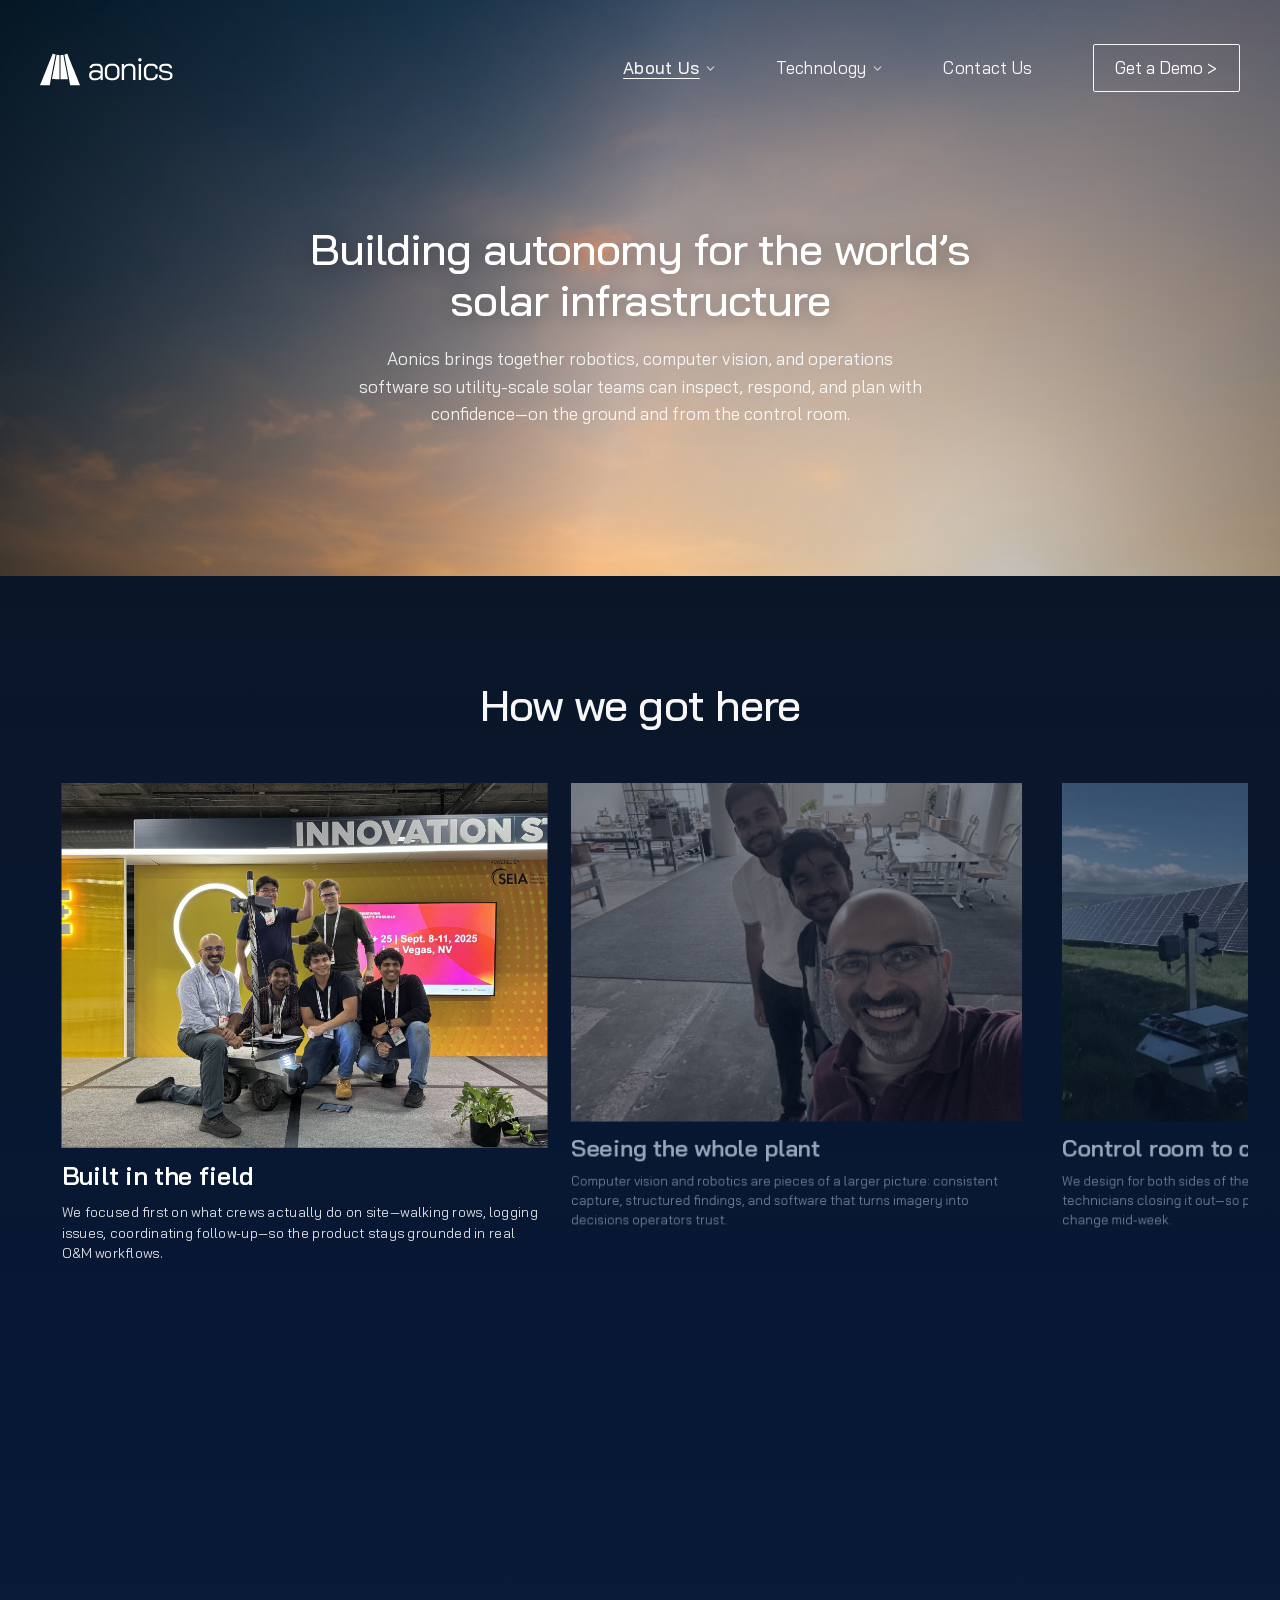
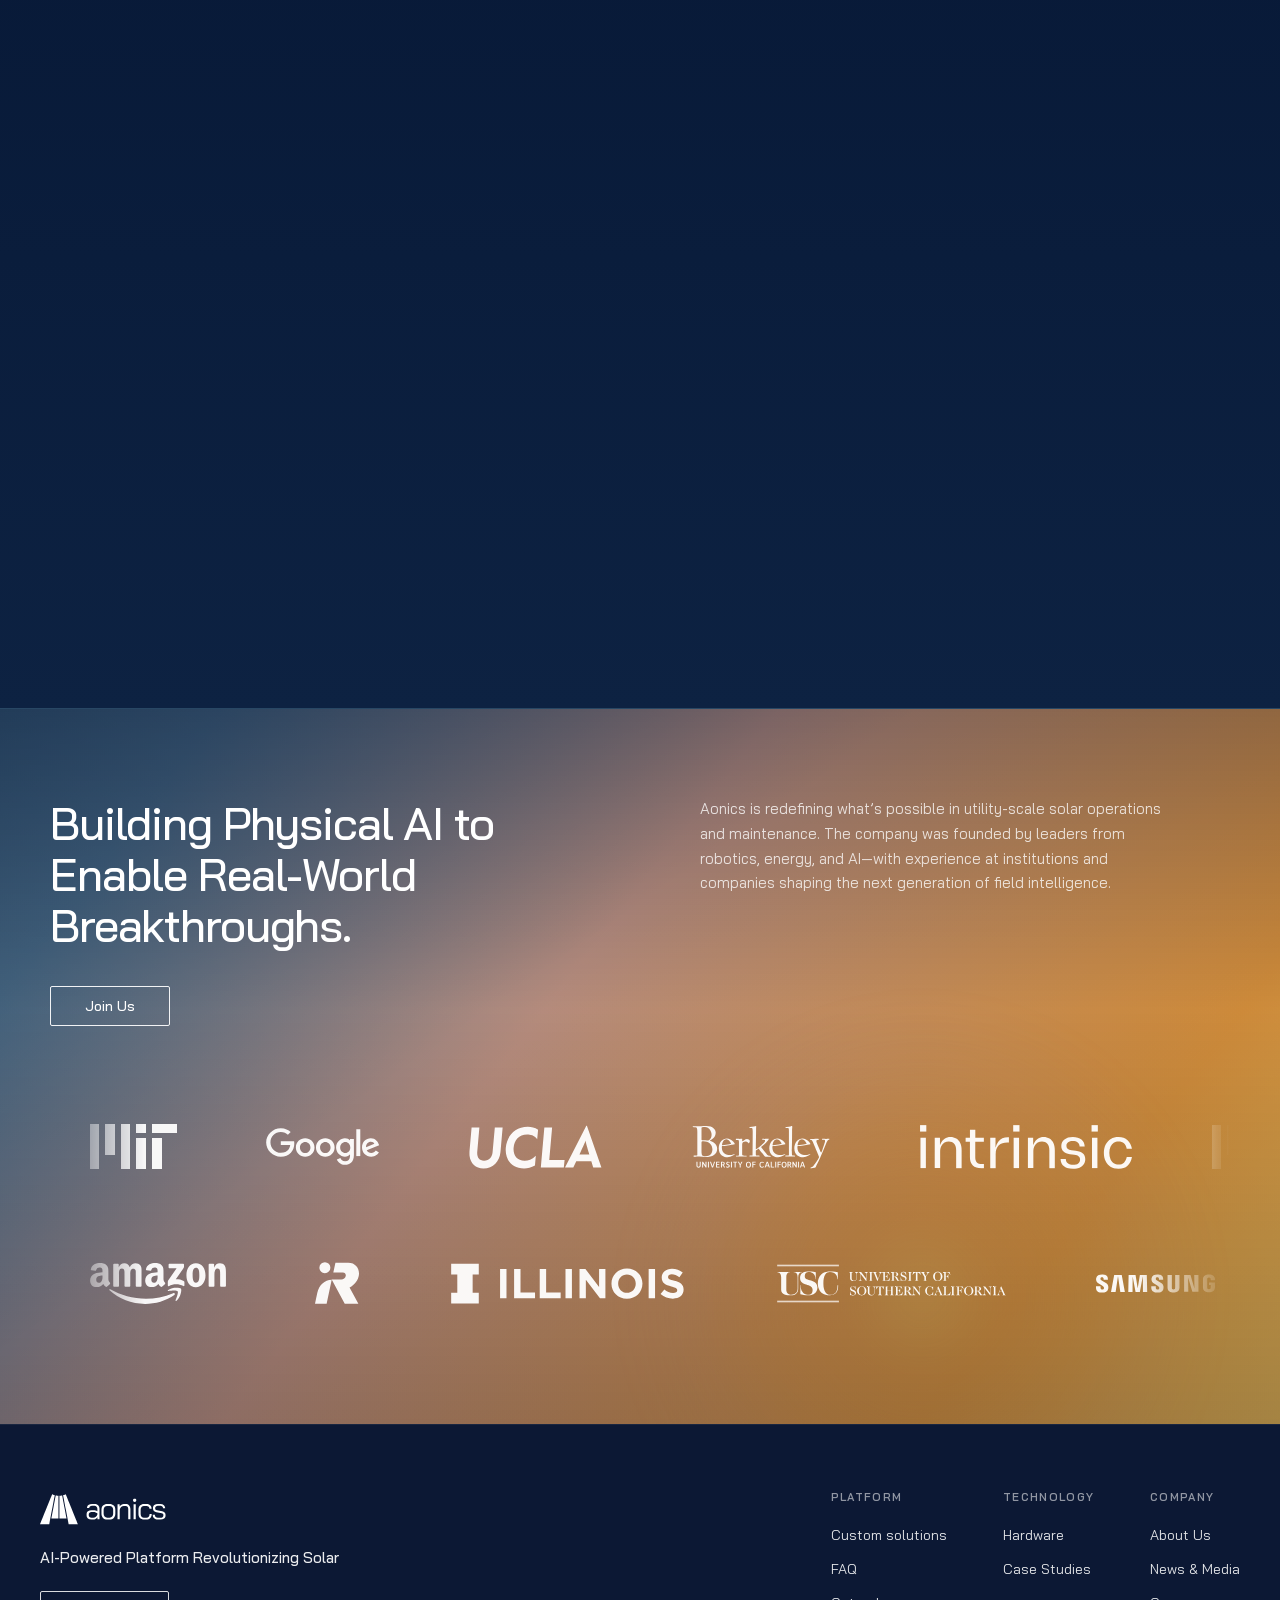
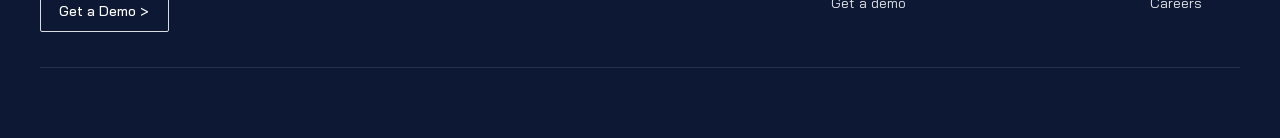
==== commit cd69a577: "Update homepage with O&M carousel, hero video, and team section polish. Adds scroll-driven chat/auto" ====
--- a/about.html
+++ b/about.html
@@ -13,7 +13,7 @@
       href="https://fonts.googleapis.com/css2?family=Bai+Jamjuree:wght@400;500;600;700&display=swap"
       rel="stylesheet"
     />
-    <link rel="stylesheet" href="styles.css?v=164" />
+    <link rel="stylesheet" href="styles.css?v=197" />
   </head>
   <body class="page-about">
     <header class="site-header" id="site-header">
@@ -57,7 +57,7 @@
                       <span class="nav-dropdown-title">Our Story</span>
                     </span>
                   </a>
-                  <a class="nav-dropdown-link" href="about.html#about-cta-heading">
+                  <a class="nav-dropdown-link" href="contact.html">
                     <span class="nav-dropdown-icon" aria-hidden="true">
                       <svg width="22" height="22" viewBox="0 0 24 24" fill="none" stroke="currentColor" stroke-width="1.4">
                         <path d="M8 7h8v10H8z" stroke-linejoin="round" />
@@ -252,173 +252,70 @@
         </div>
       </section>
 
-      <section class="about-section about-section--team" aria-labelledby="team-heading">
-        <div class="about-section-inner">
-          <h2 id="team-heading" class="reveal">Meet the team</h2>
-          <p class="about-team-intro reveal">
-            Photos load in black and white; hover a card to see full color. A bottom gradient keeps names readable on
-            any shot.
-          </p>
-          <ul class="about-team-grid">
-            <li class="about-team-card">
-              <figure class="about-team-card-figure">
-                <img
-                  class="about-team-card-img"
-                  src="assets/team-morgan-ellis.png?v=3"
-                  alt="Morgan Ellis kneeling in a high-visibility vest beside a robotic rover at a solar farm"
-                  width="768"
-                  height="1024"
-                  decoding="async"
-                />
-                <figcaption class="about-team-card-caption reveal">
-                  <span class="about-team-card-name">Morgan Ellis</span>
-                  <span class="about-team-card-title">Founder, Chief Executive Officer</span>
-                </figcaption>
-              </figure>
-            </li>
-            <li class="about-team-card">
-              <figure class="about-team-card-figure">
-                <img
-                  class="about-team-card-img"
-                  src="assets/team-james-park.png?v=3"
-                  alt="Portrait of James Park in a white polo"
-                  width="768"
-                  height="1024"
-                  decoding="async"
-                  loading="lazy"
-                />
-                <figcaption class="about-team-card-caption reveal">
-                  <span class="about-team-card-name">James Park</span>
-                  <span class="about-team-card-title">Co-Founder, VP of Hardware</span>
-                </figcaption>
-              </figure>
-            </li>
-            <li class="about-team-card">
-              <figure class="about-team-card-figure">
-                <img
-                  class="about-team-card-img"
-                  src="assets/team-david-okine.png?v=3"
-                  alt="Smiling person with long dark hair in a white top and blue graduation stole outdoors"
-                  width="768"
-                  height="1024"
-                  decoding="async"
-                  loading="lazy"
-                />
-                <figcaption class="about-team-card-caption reveal">
-                  <span class="about-team-card-name">David Okine</span>
-                  <span class="about-team-card-title">Robotics Advisor</span>
-                  <span class="about-team-card-meta">Former Boston Dynamics</span>
-                </figcaption>
-              </figure>
-            </li>
-            <li class="about-team-card">
-              <figure class="about-team-card-figure">
-                <img
-                  class="about-team-card-img"
-                  src="assets/team-alex-rivera.png?v=3"
-                  alt="Alex Rivera standing with arms crossed between two autonomous robots on a grassy lawn"
-                  width="768"
-                  height="1024"
-                  decoding="async"
-                  loading="lazy"
-                />
-                <figcaption class="about-team-card-caption reveal">
-                  <span class="about-team-card-name">Alex Rivera</span>
-                  <span class="about-team-card-title">Solar O&amp;M Advisor</span>
-                  <span class="about-team-card-meta">Former First Solar</span>
-                </figcaption>
-              </figure>
-            </li>
-            <li class="about-team-card">
-              <figure class="about-team-card-figure">
-                <img
-                  class="about-team-card-img"
-                  src="assets/team-priya-nandakumar.png?v=3"
-                  alt="Field technician in a hard hat and safety vest with a tablet beside a robot at a solar site"
-                  width="768"
-                  height="1024"
-                  decoding="async"
-                  loading="lazy"
-                />
-                <figcaption class="about-team-card-caption reveal">
-                  <span class="about-team-card-name">Dr. Priya Nandakumar</span>
-                  <span class="about-team-card-title">Chief Technology Officer</span>
-                  <span class="about-team-card-meta">Former Google Research</span>
-                </figcaption>
-              </figure>
-            </li>
-            <li class="about-team-card">
-              <figure class="about-team-card-figure">
-                <img
-                  class="about-team-card-img"
-                  src="assets/team-placeholder-2.svg"
-                  alt="Portrait of Sam Okonkwo"
-                  width="480"
-                  height="600"
-                />
-                <figcaption class="about-team-card-caption reveal">
-                  <span class="about-team-card-name">Sam Okonkwo</span>
-                  <span class="about-team-card-title">Head of Product</span>
-                </figcaption>
-              </figure>
-            </li>
-            <li class="about-team-card">
-              <figure class="about-team-card-figure">
-                <img
-                  class="about-team-card-img"
-                  src="assets/team-placeholder-3.svg"
-                  alt="Portrait of Elena Varga"
-                  width="480"
-                  height="600"
-                />
-                <figcaption class="about-team-card-caption reveal">
-                  <span class="about-team-card-name">Elena Varga</span>
-                  <span class="about-team-card-title">VP of Partnerships</span>
-                </figcaption>
-              </figure>
-            </li>
-            <li class="about-team-card">
-              <figure class="about-team-card-figure">
-                <img
-                  class="about-team-card-img"
-                  src="assets/team-placeholder-4.svg"
-                  alt="Portrait of Andrew Karn"
-                  width="480"
-                  height="600"
-                />
-                <figcaption class="about-team-card-caption reveal">
-                  <span class="about-team-card-name">Andrew Karn</span>
-                  <span class="about-team-card-title">Head of Public Sector Sales</span>
-                </figcaption>
-              </figure>
-            </li>
-          </ul>
-        </div>
-      </section>
-
-      <section class="about-cta" aria-labelledby="about-cta-heading">
-        <div class="about-cta-split">
-          <div class="about-cta-panel">
-            <div class="about-cta-copy">
-              <h2 id="about-cta-heading" class="reveal">Come chase the sun</h2>
-              <p class="about-cta-intro reveal">
-                Backed by strong commercial traction and support from leading investors, we&rsquo;re growing our
-                team quickly to scale the business. Explore current open roles below, and check back often as we
-                continue to add new opportunities.
-              </p>
+      <section class="home-team" aria-labelledby="about-team-heading">
+        <div class="home-team-gradient" aria-hidden="true">
+          <div class="home-team-gradient-base"></div>
+          <div class="home-team-gradient-wash"></div>
+          <div class="home-team-gradient-glow"></div>
+          <div class="home-team-gradient-scrim"></div>
+        </div>
+        <div class="home-team-inner">
+          <div class="home-team-top">
+            <div class="home-team-copy">
+              <h2 id="about-team-heading" class="reveal">
+                Building Physical AI to Enable Real-World Breakthroughs.
+              </h2>
               <a class="btn btn-ghost nav-demo-btn nav-cta reveal" href="contact.html">Join Us</a>
             </div>
+            <div class="home-team-desc reveal">
+              <p>
+                Aonics is redefining what&rsquo;s possible in utility-scale solar operations and maintenance. The company
+                was founded by leaders from robotics, energy, and AI&mdash;with experience at institutions and companies
+                shaping the next generation of field intelligence.
+              </p>
+            </div>
           </div>
-        </div>
-        <div class="about-cta-visual" aria-hidden="true">
-          <img
-            src="assets/about-cta-solar.jpg?v=4"
-            alt=""
-            width="3750"
-            height="2499"
-            loading="lazy"
-            decoding="async"
-          />
+
+          <div class="home-team-background">
+            <div class="home-team-carousel" aria-label="Team background logos">
+              <div class="home-team-carousel-row">
+                <div class="home-team-carousel-track">
+                  <ul class="home-team-logo-set">
+                    <li><img src="assets/team-logos/mit.svg?v=3" alt="MIT" loading="lazy" decoding="async" /></li>
+                    <li><img src="assets/team-logos/google.svg?v=3" alt="Google" loading="lazy" decoding="async" /></li>
+                    <li><img src="assets/team-logos/ucla.svg" alt="UCLA" loading="lazy" decoding="async" /></li>
+                    <li><img src="assets/team-logos/uc-berkeley.svg?v=2" alt="UC Berkeley" loading="lazy" decoding="async" /></li>
+                    <li><img src="assets/team-logos/intrinsic.svg" alt="Intrinsic" loading="lazy" decoding="async" /></li>
+                  </ul>
+                  <ul class="home-team-logo-set" aria-hidden="true">
+                    <li><img src="assets/team-logos/mit.svg?v=3" alt="" loading="lazy" decoding="async" /></li>
+                    <li><img src="assets/team-logos/google.svg?v=3" alt="" loading="lazy" decoding="async" /></li>
+                    <li><img src="assets/team-logos/ucla.svg" alt="" loading="lazy" decoding="async" /></li>
+                    <li><img src="assets/team-logos/uc-berkeley.svg?v=2" alt="" loading="lazy" decoding="async" /></li>
+                    <li><img src="assets/team-logos/intrinsic.svg" alt="" loading="lazy" decoding="async" /></li>
+                  </ul>
+                </div>
+              </div>
+              <div class="home-team-carousel-row">
+                <div class="home-team-carousel-track home-team-carousel-track--reverse">
+                  <ul class="home-team-logo-set">
+                    <li><img src="assets/team-logos/amazon.svg?v=3" alt="Amazon" loading="lazy" decoding="async" /></li>
+                    <li><img src="assets/team-logos/irobot.svg" alt="iRobot" loading="lazy" decoding="async" /></li>
+                    <li><img src="assets/team-logos/uiuc.svg" alt="UIUC" loading="lazy" decoding="async" /></li>
+                    <li><img src="assets/team-logos/usc-white.svg?v=1" alt="USC" loading="lazy" decoding="async" /></li>
+                    <li><img src="assets/team-logos/samsung.svg?v=3" alt="Samsung" loading="lazy" decoding="async" /></li>
+                  </ul>
+                  <ul class="home-team-logo-set" aria-hidden="true">
+                    <li><img src="assets/team-logos/amazon.svg?v=3" alt="" loading="lazy" decoding="async" /></li>
+                    <li><img src="assets/team-logos/irobot.svg" alt="" loading="lazy" decoding="async" /></li>
+                    <li><img src="assets/team-logos/uiuc.svg" alt="" loading="lazy" decoding="async" /></li>
+                    <li><img src="assets/team-logos/usc-white.svg?v=1" alt="" loading="lazy" decoding="async" /></li>
+                    <li><img src="assets/team-logos/samsung.svg?v=3" alt="" loading="lazy" decoding="async" /></li>
+                  </ul>
+                </div>
+              </div>
+            </div>
+          </div>
         </div>
       </section>
     </main>
@@ -555,5 +452,6 @@
     </script>
     <script src="about-story-rail.js?v=13"></script>
     <script src="site-header.js"></script>
+    <script src="home-team-gradient.js?v=2"></script>
   </body>
 </html>
--- a/styles.css
+++ b/styles.css
@@ -594,10 +594,67 @@
   display: flex;
   padding: 0 var(--header-pad-x);
   box-sizing: border-box;
+  color: #fff;
+}
+
+.hero:not([data-hero-video-bg]) {
   background:
     linear-gradient(to top, rgba(5, 10, 18, 0.35) 0%, transparent 45%),
     url("assets/hero-final.png?v=32") center 62% / cover no-repeat;
-  color: #fff;
+}
+
+.hero[data-hero-video-bg] {
+  position: relative;
+  overflow: hidden;
+  background: #050a12;
+}
+
+.hero[data-hero-video-bg] .hero-video-stack {
+  position: absolute;
+  inset: 0;
+  z-index: 0;
+}
+
+.hero[data-hero-video-bg] .hero-bg-video {
+  position: absolute;
+  inset: 0;
+  width: 100%;
+  height: 100%;
+  object-fit: cover;
+  object-position: center 62%;
+}
+
+.hero[data-hero-video-bg] .hero-video-scrim {
+  position: absolute;
+  inset: 0;
+  z-index: 1;
+  pointer-events: none;
+  background:
+    linear-gradient(to top, rgba(5, 10, 18, 0.35) 0%, transparent 45%),
+    rgba(0, 0, 0, 0.2);
+}
+
+body:not(.page-digital-platform):not(.page-hardware) .hero[data-hero-video-bg] .hero-video-scrim {
+  background:
+    linear-gradient(to top, rgba(5, 10, 18, 0.4) 0%, transparent 45%),
+    rgba(0, 0, 0, 0.32);
+}
+
+.hero[data-hero-video-bg] .hero-inner {
+  position: relative;
+  z-index: 2;
+}
+
+@media (prefers-reduced-motion: reduce) {
+  body:not(.page-digital-platform):not(.page-hardware) .hero[data-hero-video-bg] .hero-video-stack {
+    display: none;
+  }
+
+  body:not(.page-digital-platform):not(.page-hardware) .hero[data-hero-video-bg] {
+    background:
+      linear-gradient(to top, rgba(5, 10, 18, 0.35) 0%, transparent 45%),
+      url("assets/hero-final.png?v=32") center 62% / cover no-repeat;
+  }
 }
 
 .hero-inner {
@@ -638,6 +695,52 @@
   text-shadow: 0 1px 16px rgba(0, 0, 0, 0.35);
 }
 
+/* Homepage hero — RoboForce-style bottom-left headline */
+body:not(.page-digital-platform):not(.page-hardware) .hero[data-hero-video-bg] .hero-inner {
+  justify-content: flex-end;
+  padding-top: clamp(5.5rem, 14vh, 8rem);
+  padding-bottom: clamp(2.25rem, 4vw, 4.8rem);
+}
+
+body:not(.page-digital-platform):not(.page-hardware) .hero[data-hero-video-bg] .hero-copy {
+  max-width: 100%;
+}
+
+body:not(.page-digital-platform):not(.page-hardware) .hero[data-hero-video-bg] .hero-copy .hero-title {
+  display: block;
+  max-width: 100%;
+  font-size: clamp(2.5rem, 7.5vw, 6rem);
+  font-weight: 400;
+  line-height: 1;
+  letter-spacing: -0.03em;
+  text-shadow: none;
+}
+
+body:not(.page-digital-platform):not(.page-hardware) .hero[data-hero-video-bg] .hero-title-line {
+  display: block;
+}
+
+body:not(.page-digital-platform):not(.page-hardware) .hero[data-hero-video-bg] .hero-sub {
+  margin-top: 1.25rem;
+  max-width: 100%;
+  font-size: clamp(0.9375rem, 2.4vw, 1.125rem);
+  font-weight: 400;
+  line-height: 1.56;
+  letter-spacing: -0.02em;
+  color: #fff;
+  text-shadow: none;
+  opacity: 1;
+  transform: none;
+}
+
+@media (min-width: 1024px) {
+  body:not(.page-digital-platform):not(.page-hardware) .hero[data-hero-video-bg] .hero-copy .hero-title,
+  body:not(.page-digital-platform):not(.page-hardware) .hero[data-hero-video-bg] .hero-sub {
+    width: max-content;
+    max-width: 100%;
+  }
+}
+
 .hero-stats {
   display: flex;
   align-items: stretch;
@@ -683,6 +786,530 @@
   align-self: stretch;
   background: #fff;
   flex-shrink: 0;
+}
+
+/* O&M Assistant — scroll-driven chat demo */
+.om-assistant {
+  position: relative;
+  background: #05080e;
+}
+
+.om-assistant-scroll {
+  position: relative;
+}
+
+.om-assistant-scroll-anchor {
+  position: absolute;
+  top: var(--om-scroll-anchor-top, 62.5%);
+  left: 0;
+  width: 1px;
+  height: 1px;
+  pointer-events: none;
+}
+
+.om-assistant-scroll--reduced {
+  min-height: 100vh;
+  min-height: 100dvh;
+}
+
+.om-assistant-scroll--reduced .om-assistant-scroll-anchor {
+  top: 0;
+}
+
+.om-assistant-sticky {
+  position: sticky;
+  top: 0;
+  z-index: 1;
+  min-height: 100vh;
+  min-height: 100dvh;
+  overflow: hidden;
+  box-sizing: border-box;
+}
+
+.om-assistant-carousel {
+  --carousel-position: 0;
+  position: relative;
+  display: flex;
+  width: 300%;
+  min-height: 100vh;
+  min-height: 100dvh;
+  transform: translate3d(calc(var(--carousel-position) * -100% / 3), 0, 0);
+  will-change: transform;
+}
+
+.om-assistant-panel {
+  position: relative;
+  flex: 0 0 33.333333%;
+  width: 33.333333%;
+  display: flex;
+  align-items: center;
+  justify-content: center;
+  padding: clamp(5.5rem, 12vh, 7rem) var(--header-pad-x) clamp(2rem, 5vh, 3rem);
+  box-sizing: border-box;
+  overflow: hidden;
+}
+
+.om-assistant-panel--chat {
+  background:
+    linear-gradient(180deg, rgba(5, 8, 14, 0.35) 0%, rgba(5, 8, 14, 0.15) 40%, rgba(5, 8, 14, 0.45) 100%),
+    url("assets/om-assistant-bg.png") center / cover no-repeat;
+}
+
+.om-assistant-panel--autonomous {
+  justify-content: flex-start;
+  padding-top: clamp(5.5rem, 12vh, 7rem);
+  padding-bottom: clamp(2rem, 5vh, 3rem);
+}
+
+.om-assistant-panel--future {
+  justify-content: center;
+  align-items: center;
+  background: url("assets/sky.png") center / cover no-repeat;
+}
+
+.om-assistant-panel--future::before {
+  content: "";
+  position: absolute;
+  inset: 0;
+  background: linear-gradient(165deg, rgba(8, 14, 28, 0.5) 0%, rgba(18, 12, 8, 0.25) 100%);
+  pointer-events: none;
+  z-index: 0;
+}
+
+.om-assistant-panel--future .section-future-inner {
+  position: relative;
+  z-index: 1;
+}
+
+.om-assistant-video-stack {
+  position: absolute;
+  inset: 0;
+  z-index: 0;
+  overflow: hidden;
+}
+
+.om-assistant-bg-video {
+  position: absolute;
+  inset: 0;
+  width: 100%;
+  height: 100%;
+  object-fit: cover;
+  object-position: center;
+}
+
+.om-assistant-video-scrim {
+  position: absolute;
+  inset: 0;
+  z-index: 1;
+  pointer-events: none;
+  background: rgba(0, 0, 0, 0.8);
+}
+
+.om-assistant-autonomous-inner {
+  position: relative;
+  z-index: 2;
+  width: 100%;
+  max-width: var(--max-content);
+  margin: 0 auto;
+  display: flex;
+  align-items: center;
+  min-height: 0;
+  flex: 1;
+}
+
+.om-assistant-autonomous-copy {
+  width: 100%;
+  max-width: 36rem;
+}
+
+.om-autonomous-title {
+  font-size: clamp(1.75rem, 3.8vw, 2.5rem);
+  font-weight: 600;
+  letter-spacing: -0.02em;
+  line-height: 1.12;
+  color: #fff;
+  text-shadow: 0 2px 24px rgba(0, 0, 0, 0.35);
+  margin-bottom: clamp(2rem, 4vw, 2.75rem);
+  max-width: 14ch;
+}
+
+.om-autonomous-features {
+  display: flex;
+  flex-direction: column;
+  gap: 2rem;
+  max-width: 36rem;
+  list-style: none;
+  margin: 0;
+  padding: 0;
+}
+
+.om-autonomous-features li {
+  display: flex;
+  gap: 1rem;
+  align-items: flex-start;
+}
+
+.om-autonomous-features .feature-icon {
+  flex-shrink: 0;
+  width: 2.5rem;
+  height: 2.5rem;
+  display: flex;
+  align-items: center;
+  justify-content: center;
+  color: #fff;
+}
+
+.om-autonomous-features .feature-icon img {
+  display: block;
+  width: 2.5rem;
+  height: 2.5rem;
+  object-fit: contain;
+}
+
+.om-autonomous-features .feature-body h3 {
+  font-size: clamp(1.1875rem, 2.2vw, 1.375rem);
+  font-weight: 600;
+  margin-bottom: 0.45rem;
+  color: #fff;
+}
+
+.om-autonomous-features .feature-body p {
+  font-size: 0.9375rem;
+  line-height: 1.6;
+  color: rgba(255, 255, 255, 0.82);
+  margin: 0;
+}
+
+@media (prefers-reduced-motion: reduce) {
+  .om-assistant-carousel {
+    transform: none;
+    width: 100%;
+  }
+
+  .om-assistant-panel--chat,
+  .om-assistant-panel--autonomous {
+    display: none;
+  }
+
+  .om-assistant-panel--future {
+    flex: 0 0 100%;
+    width: 100%;
+    min-height: 100vh;
+    min-height: 100dvh;
+  }
+}
+
+.om-assistant-inner {
+  width: 100%;
+  max-width: min(40rem, 100%);
+  margin: 0 auto;
+  display: flex;
+  flex-direction: column;
+  align-items: center;
+  gap: clamp(1.5rem, 3.5vw, 2.25rem);
+}
+
+.om-assistant-title {
+  font-size: clamp(1.75rem, 3.8vw, 2.5rem);
+  font-weight: 500;
+  letter-spacing: -0.02em;
+  text-align: center;
+  color: #fff;
+  text-shadow: 0 2px 24px rgba(0, 0, 0, 0.35);
+}
+
+.om-chat {
+  width: 100%;
+  max-width: 24rem;
+  border: 1px solid rgba(255, 255, 255, 0.88);
+  border-radius: 1.125rem;
+  overflow: hidden;
+  background: rgba(255, 255, 255, 0.96);
+  box-shadow:
+    0 24px 64px rgba(0, 0, 0, 0.35),
+    0 0 0 1px rgba(255, 255, 255, 0.08) inset;
+}
+
+.om-chat-header {
+  display: flex;
+  align-items: center;
+  justify-content: space-between;
+  gap: 0.75rem;
+  padding: 0.85rem 1rem;
+  border-bottom: 1px solid rgba(15, 23, 42, 0.08);
+  background: rgba(255, 255, 255, 0.92);
+}
+
+.om-chat-header-start,
+.om-chat-header-end {
+  display: flex;
+  align-items: center;
+  gap: 0.45rem;
+  min-width: 0;
+}
+
+.om-chat-header-end {
+  flex-shrink: 0;
+  color: rgba(15, 23, 42, 0.55);
+  font-size: 0.6875rem;
+  font-weight: 500;
+}
+
+.om-chat-wand {
+  display: flex;
+  color: rgba(15, 23, 42, 0.55);
+}
+
+.om-chat-welcome {
+  font-size: 0.8125rem;
+  font-weight: 500;
+  color: rgba(15, 23, 42, 0.72);
+  white-space: nowrap;
+}
+
+.om-chat-status {
+  width: 0.45rem;
+  height: 0.45rem;
+  border-radius: 50%;
+  background: #22c55e;
+  box-shadow: 0 0 0 2px rgba(34, 197, 94, 0.2);
+}
+
+.om-chat-close {
+  display: flex;
+  margin-left: 0.35rem;
+  color: rgba(15, 23, 42, 0.35);
+}
+
+.om-chat-body {
+  min-height: clamp(18rem, 42vw, 22rem);
+  padding: 1rem 0.85rem 0.75rem;
+  background:
+    radial-gradient(ellipse 80% 60% at 20% 85%, rgba(147, 197, 253, 0.35), transparent 60%),
+    radial-gradient(ellipse 70% 55% at 80% 75%, rgba(253, 186, 116, 0.28), transparent 58%),
+    radial-gradient(ellipse 60% 50% at 50% 40%, rgba(196, 181, 253, 0.2), transparent 55%),
+    linear-gradient(180deg, rgba(255, 255, 255, 0.55) 0%, rgba(248, 250, 252, 0.9) 100%);
+}
+
+.om-chat-messages {
+  display: flex;
+  flex-direction: column;
+  gap: 0.85rem;
+}
+
+.om-chat-turn {
+  display: flex;
+  align-items: flex-end;
+  gap: 0.5rem;
+  opacity: 0;
+  transform: translateY(0.5rem);
+  transition:
+    opacity 0.35s ease,
+    transform 0.45s cubic-bezier(0.22, 1, 0.36, 1);
+}
+
+.om-chat-turn.is-active {
+  opacity: 1;
+  transform: translateY(0);
+}
+
+.om-chat-turn--user {
+  justify-content: flex-end;
+}
+
+.om-chat-avatar {
+  flex-shrink: 0;
+  width: 1.65rem;
+  height: 1.65rem;
+  display: flex;
+  align-items: center;
+  justify-content: center;
+  border-radius: 50%;
+  color: #fff;
+}
+
+.om-chat-avatar--bot,
+.om-chat-avatar--user {
+  background: linear-gradient(135deg, #7c3aed 0%, #a855f7 100%);
+}
+
+.om-chat-bubble {
+  max-width: calc(100% - 2.25rem);
+  padding: 0.65rem 0.8rem;
+  border-radius: 0.85rem;
+  background: rgba(255, 255, 255, 0.94);
+  border: 1px solid rgba(15, 23, 42, 0.08);
+  box-shadow: 0 4px 14px rgba(15, 23, 42, 0.06);
+}
+
+.om-chat-bubble--user {
+  background: rgba(255, 255, 255, 0.98);
+}
+
+.om-chat-bubble--compact {
+  padding: 0.55rem 0.75rem;
+}
+
+.om-chat-bubble p {
+  margin: 0;
+  font-size: 0.75rem;
+  line-height: 1.45;
+  color: rgba(15, 23, 42, 0.82);
+}
+
+.om-chat-bubble--compact p {
+  font-size: 0.8125rem;
+  font-weight: 500;
+}
+
+.om-chat-typed-strong {
+  font-weight: 700;
+  color: rgba(15, 23, 42, 0.92);
+}
+
+.om-chat-caret {
+  display: none;
+  width: 1px;
+  height: 0.9em;
+  margin-left: 1px;
+  vertical-align: -0.08em;
+  background: rgba(15, 23, 42, 0.55);
+  animation: om-chat-caret-blink 0.9s step-end infinite;
+}
+
+.om-chat-turn.is-typing .om-chat-caret {
+  display: inline-block;
+}
+
+@keyframes om-chat-caret-blink {
+  0%,
+  100% {
+    opacity: 1;
+  }
+
+  50% {
+    opacity: 0;
+  }
+}
+
+.om-chat-tool-card {
+  max-width: calc(100% - 2.25rem);
+  padding: 0.7rem 0.8rem 0.65rem;
+  border-radius: 0.75rem;
+  background: rgba(241, 245, 249, 0.95);
+  border: 1px solid rgba(15, 23, 42, 0.08);
+  box-shadow: 0 4px 14px rgba(15, 23, 42, 0.05);
+}
+
+.om-chat-tool-call {
+  margin: 0 0 0.55rem;
+  font-size: 0.6875rem;
+  line-height: 1.4;
+  color: rgba(15, 23, 42, 0.72);
+}
+
+.om-chat-tool-call code {
+  font-family: ui-monospace, SFMono-Regular, Menlo, Monaco, Consolas, "Liberation Mono", "Courier New", monospace;
+  font-size: 0.8125rem;
+  font-weight: 600;
+  color: #2563eb;
+}
+
+.om-chat-tool-progress {
+  height: 3px;
+  border-radius: 999px;
+  background: rgba(37, 99, 235, 0.12);
+  overflow: hidden;
+}
+
+.om-chat-tool-progress span {
+  display: block;
+  height: 100%;
+  width: 0;
+  border-radius: inherit;
+  background: linear-gradient(90deg, #3b82f6 0%, #2563eb 100%);
+  transition: width 0.08s linear;
+}
+
+.om-chat-tool-status {
+  margin: 0.4rem 0 0;
+  font-size: 0.625rem;
+  color: rgba(15, 23, 42, 0.45);
+}
+
+.om-chat-footer {
+  padding: 0.75rem 0.85rem 0.9rem;
+  background: rgba(255, 255, 255, 0.94);
+  border-top: 1px solid rgba(15, 23, 42, 0.06);
+}
+
+.om-chat-input {
+  display: flex;
+  align-items: center;
+  justify-content: space-between;
+  gap: 0.75rem;
+  min-height: 2.5rem;
+  padding: 0 0.85rem 0 1rem;
+  border: 1px solid rgba(15, 23, 42, 0.08);
+  border-radius: 999px;
+  background: rgba(248, 250, 252, 0.95);
+  box-shadow: 0 2px 8px rgba(15, 23, 42, 0.04);
+}
+
+.om-chat-input-placeholder {
+  font-size: 0.75rem;
+  color: rgba(15, 23, 42, 0.38);
+  white-space: nowrap;
+  overflow: hidden;
+  text-overflow: ellipsis;
+}
+
+.om-chat-input-actions {
+  display: flex;
+  align-items: center;
+  gap: 0.55rem;
+  flex-shrink: 0;
+  color: rgba(15, 23, 42, 0.4);
+}
+
+.om-chat-send {
+  display: flex;
+  align-items: center;
+  justify-content: center;
+  width: 1.65rem;
+  height: 1.65rem;
+  border-radius: 50%;
+  background: rgba(15, 23, 42, 0.08);
+  color: rgba(15, 23, 42, 0.55);
+}
+
+.om-assistant-scroll--reduced .om-chat-turn {
+  opacity: 1;
+  transform: none;
+}
+
+@media (min-width: 768px) {
+  .om-chat {
+    max-width: 28rem;
+  }
+
+  .om-assistant-inner {
+    max-width: min(44rem, 100%);
+  }
+
+  .om-autonomous-title {
+    max-width: none;
+  }
+}
+
+@media (max-width: 520px) {
+  .om-chat-product {
+    display: none;
+  }
+
+  .om-chat-welcome {
+    font-size: 0.75rem;
+  }
 }
 
 /* O&M section */
@@ -914,6 +1541,297 @@
 
 .future-copy .feature-body p {
   color: rgba(255, 255, 255, 0.88);
+}
+
+/* Homepage — team + background logos */
+.home-team {
+  position: relative;
+  overflow: hidden;
+  isolation: isolate;
+  --glow-x: 72%;
+  --glow-y: 82%;
+  background: #1b3b5a;
+  color: #fff;
+  padding: clamp(3.5rem, 8vw, 5.5rem) var(--header-pad-x) clamp(3rem, 7vw, 4.5rem);
+  border-top: 1px solid rgba(255, 255, 255, 0.06);
+}
+
+.home-team-gradient {
+  position: absolute;
+  inset: 0;
+  z-index: 0;
+  pointer-events: none;
+  overflow: hidden;
+}
+
+.home-team-gradient-base {
+  position: absolute;
+  inset: -45%;
+  background: linear-gradient(
+    128deg,
+    #1b3b5a 0%,
+    #3d5f7a 16%,
+    #5d7b93 30%,
+    #d69d85 46%,
+    #f49b33 66%,
+    #ffc950 80%,
+    #fff9e3 100%
+  );
+  animation: home-team-gradient-drift 24s ease-in-out infinite alternate;
+}
+
+.home-team-gradient-wash {
+  position: absolute;
+  inset: 0;
+  background: linear-gradient(
+    145deg,
+    rgba(27, 59, 90, 0.5) 0%,
+    transparent 40%,
+    rgba(244, 155, 51, 0.18) 70%,
+    rgba(255, 201, 80, 0.26) 100%
+  );
+  animation: home-team-gradient-wash 16s ease-in-out infinite alternate-reverse;
+}
+
+.home-team-gradient-glow {
+  position: absolute;
+  left: 0;
+  top: 0;
+  width: clamp(20rem, 52vw, 38rem);
+  height: clamp(20rem, 52vw, 38rem);
+  border-radius: 50%;
+  transform: translate(calc(var(--glow-x) - 50%), calc(var(--glow-y) - 50%));
+  background: radial-gradient(
+    circle at 50% 50%,
+    rgba(255, 201, 80, 0.38) 0%,
+    rgba(244, 155, 51, 0.32) 18%,
+    rgba(244, 155, 51, 0.18) 38%,
+    rgba(214, 157, 133, 0.06) 54%,
+    transparent 68%
+  );
+  filter: blur(20px);
+  will-change: transform;
+}
+
+.home-team-gradient-scrim {
+  position: absolute;
+  inset: 0;
+  background: linear-gradient(
+    to bottom,
+    rgba(7, 24, 54, 0.4) 0%,
+    rgba(27, 59, 90, 0.18) 42%,
+    rgba(7, 24, 54, 0.36) 100%
+  );
+}
+
+@keyframes home-team-gradient-drift {
+  0% {
+    transform: translate(-3%, -2%) scale(1.05) rotate(-2deg);
+  }
+
+  100% {
+    transform: translate(3%, 2%) scale(1.08) rotate(2deg);
+  }
+}
+
+@keyframes home-team-gradient-wash {
+  0% {
+    opacity: 0.72;
+  }
+
+  100% {
+    opacity: 1;
+  }
+}
+
+.home-team-inner {
+  position: relative;
+  z-index: 2;
+  max-width: min(1180px, 100%);
+  margin: 0 auto;
+}
+
+.home-team-eyebrow {
+  margin: 0 0 clamp(1.75rem, 4vw, 2.5rem);
+  font-size: 0.6875rem;
+  font-weight: 500;
+  letter-spacing: 0.16em;
+  text-transform: uppercase;
+  color: rgba(255, 255, 255, 0.42);
+}
+
+.home-team-eyebrow--center {
+  text-align: center;
+  margin-bottom: clamp(1.5rem, 3vw, 2rem);
+}
+
+.home-team-top {
+  display: grid;
+  grid-template-columns: minmax(0, 1.05fr) minmax(0, 0.95fr);
+  gap: clamp(2rem, 5vw, 4.5rem);
+  align-items: start;
+  margin-bottom: clamp(3.5rem, 8vw, 5.5rem);
+}
+
+.home-team-copy h2 {
+  max-width: 14.5em;
+  font-size: clamp(2rem, 4.2vw, 2.85rem);
+  font-weight: 500;
+  letter-spacing: -0.025em;
+  line-height: 1.12;
+}
+
+.home-team-copy .btn {
+  margin-top: clamp(1.75rem, 3vw, 2.25rem);
+  min-width: 7.5rem;
+  border-color: rgba(255, 255, 255, 0.92);
+}
+
+.home-team-desc p {
+  max-width: 30rem;
+  font-size: clamp(0.9375rem, 1.15vw, 1.0625rem);
+  line-height: 1.65;
+  color: rgba(255, 255, 255, 0.78);
+}
+
+.home-team-background {
+  position: relative;
+}
+
+.home-team-carousel {
+  display: flex;
+  flex-direction: column;
+  gap: clamp(1.25rem, 2.75vw, 2.25rem);
+  overflow: hidden;
+  mask-image: linear-gradient(90deg, transparent 0%, #000 8%, #000 92%, transparent 100%);
+  -webkit-mask-image: linear-gradient(90deg, transparent 0%, #000 8%, #000 92%, transparent 100%);
+}
+
+.home-team-carousel-row {
+  position: relative;
+  overflow: hidden;
+}
+
+.home-team-carousel-track {
+  display: flex;
+  width: max-content;
+  position: relative;
+  z-index: 1;
+  animation: home-team-marquee 55s linear infinite;
+}
+
+.home-team-carousel-track--reverse {
+  animation-direction: reverse;
+}
+
+.home-team-logo-set {
+  display: flex;
+  align-items: center;
+  gap: clamp(3rem, 7vw, 6rem);
+  padding: clamp(0.35rem, 0.75vw, 0.65rem) clamp(1.5rem, 3.5vw, 2.5rem);
+  list-style: none;
+}
+
+.home-team-logo-set li {
+  flex: 0 0 auto;
+  display: flex;
+  align-items: center;
+  justify-content: center;
+}
+
+.home-team-logo-set img {
+  display: block;
+  width: auto;
+  height: clamp(2rem, 3.4vw, 3rem);
+  max-width: clamp(8.25rem, 21vw, 15.75rem);
+  object-fit: contain;
+  opacity: 0.95;
+  filter: brightness(0) invert(1);
+}
+
+.home-team-logo-set img[alt="MIT"] {
+  height: clamp(2.15rem, 3.5vw, 3.05rem);
+  max-width: clamp(6.5rem, 15vw, 10.5rem);
+}
+
+.home-team-logo-set img[alt="Google"] {
+  height: clamp(1.8rem, 3vw, 2.6rem);
+  max-width: clamp(8rem, 19.5vw, 13.5rem);
+}
+
+.home-team-logo-set img[alt="Amazon"] {
+  height: clamp(2rem, 3.2vw, 2.85rem);
+  max-width: clamp(9.75rem, 22.5vw, 15.75rem);
+}
+
+.home-team-logo-set img[alt="UC Berkeley"] {
+  max-width: clamp(10.5rem, 24vw, 16.5rem);
+}
+
+.home-team-logo-set img[alt="USC"],
+.home-team-logo-set img[src*="usc-white.svg"] {
+  height: clamp(2rem, 3.2vw, 2.9rem);
+  max-width: clamp(12.75rem, 28.5vw, 19.5rem);
+  filter: none;
+}
+
+.home-team-logo-set img[alt="Intrinsic"] {
+  max-width: clamp(9.75rem, 21vw, 14.25rem);
+}
+
+.home-team-logo-set img[alt="Samsung"],
+.home-team-logo-set img[src*="samsung.svg"] {
+  height: clamp(5.625rem, 9.3vw, 7.875rem);
+  max-width: clamp(22.5rem, 54vw, 39rem);
+}
+
+@keyframes home-team-marquee {
+  from {
+    transform: translateX(0);
+  }
+
+  to {
+    transform: translateX(-50%);
+  }
+}
+
+@media (max-width: 768px) {
+  .home-team-top {
+    grid-template-columns: 1fr;
+    gap: 1.5rem;
+  }
+
+  .home-team-copy h2 {
+    max-width: none;
+  }
+
+  .home-team-desc p {
+    max-width: none;
+  }
+}
+
+@media (prefers-reduced-motion: reduce) {
+  .home-team-carousel-track {
+    animation: none;
+  }
+
+  .home-team-carousel {
+    mask-image: none;
+    -webkit-mask-image: none;
+  }
+
+  .home-team-carousel-row {
+    overflow-x: auto;
+  }
+
+  .home-team-gradient-base,
+  .home-team-gradient-wash {
+    animation: none;
+  }
+
+  .home-team-gradient-glow {
+    transform: translate(72%, 82%) translate(-50%, -50%);
+  }
 }
 
 /* Footer */
@@ -1722,6 +2640,73 @@
   }
 }
 
+/* About page — “How we got here” dark story rail */
+.page-about .about-story-rail {
+  --story-rail-bg: #071836;
+  --story-rail-fg: rgba(255, 255, 255, 0.94);
+  --story-rail-fg-muted: rgba(147, 168, 194, 0.58);
+  --story-rail-media-bg: #1a2f4d;
+  background: linear-gradient(180deg, #0a1628 0%, var(--story-rail-bg) 48%, #0d2242 100%);
+}
+
+.page-about .about-story-rail-sticky {
+  background: transparent;
+  color: var(--story-rail-fg);
+}
+
+.page-about .about-story-rail-intro h2 {
+  color: rgba(255, 255, 255, 0.97);
+}
+
+.page-about .about-story-card-media {
+  background: var(--story-rail-media-bg);
+}
+
+.page-about .about-story-card-title {
+  color: var(--story-rail-fg);
+}
+
+.page-about .about-story-card-body {
+  color: rgba(255, 255, 255, 0.76);
+}
+
+.page-about .about-story-rail.is-story-rail-ready .about-story-card:not(.is-story-focused) .about-story-card-inner {
+  opacity: 0.84;
+  transform: scale(0.97);
+}
+
+.page-about .about-story-rail.is-story-rail-ready .about-story-card:not(.is-story-focused) .about-story-card-title {
+  color: rgba(196, 210, 228, 0.92);
+}
+
+.page-about .about-story-rail.is-story-rail-ready .about-story-card:not(.is-story-focused) .about-story-card-body {
+  color: rgba(168, 186, 210, 0.78);
+}
+
+.page-about .about-story-rail.is-story-rail-ready .about-story-card:not(.is-story-focused) .about-story-card-media img {
+  opacity: 0.72;
+  filter: saturate(0.55) brightness(0.78);
+}
+
+.page-about .about-story-rail.is-story-rail-ready .about-story-card.is-story-focused .about-story-card-title {
+  color: #fff;
+}
+
+.page-about .about-story-rail.is-story-rail-ready .about-story-card.is-story-focused .about-story-card-body {
+  color: rgba(255, 255, 255, 0.86);
+}
+
+@media (prefers-reduced-motion: reduce) {
+  .page-about .about-story-rail-sticky {
+    background: var(--story-rail-bg);
+  }
+
+  .page-about .about-story-rail.is-story-rail-ready .about-story-card:not(.is-story-focused) .about-story-card-media img {
+    opacity: 1;
+    filter: none;
+  }
+}
+
 .about-section {
   padding: clamp(3.5rem, 7vw, 5.5rem) var(--header-pad-x);
 }
@@ -2532,8 +3517,8 @@
   margin-right: auto;
 }
 
-/* Hardware — Deployed units (pinned viewport + scroll-revealed grid over faint map) */
-.page-hardware .deployed-units {
+/* Deployed units (pinned viewport + scroll-revealed map pins) */
+.deployed-units {
   position: relative;
   z-index: 1;
   margin: 0;
@@ -2541,13 +3526,13 @@
   background: #0e1d3a;
 }
 
-.page-hardware .deployed-units-host {
+.deployed-units-host {
   position: relative;
   z-index: 0;
   box-sizing: border-box;
 }
 
-.page-hardware .deployed-units-sticky {
+.deployed-units-sticky {
   position: sticky;
   top: 0;
   left: 0;
@@ -2567,8 +3552,7 @@
   color: #fff;
 }
 
-/* Match `.page-digital-platform .hero-copy .hero-title` + base `.hero-copy .hero-title` (hardware hero) */
-.page-hardware .deployed-units-title {
+.deployed-units-title {
   display: block;
   margin: 0 auto clamp(1rem, 2.5vh, 1.75rem);
   max-width: min(38rem, 100%);
@@ -2580,16 +3564,15 @@
   white-space: nowrap;
   text-align: center;
   color: #fff;
-  text-shadow: 0 2px 24px rgba(0, 0, 0, 0.35);
 }
 
 @media (max-width: 22rem) {
-  .page-hardware .deployed-units-title {
+  .deployed-units-title {
     white-space: normal;
   }
 }
 
-.page-hardware .deployed-units-map-stage {
+.deployed-units-map-stage {
   flex: 1 1 auto;
   display: flex;
   align-items: center;
@@ -2599,133 +3582,197 @@
   padding-bottom: clamp(0.35rem, 1.5vh, 1rem);
 }
 
-.page-hardware .deployed-units-panel {
-  position: relative;
+.deployed-units-map {
+  position: relative;
+  width: min(100%, 80rem);
+  margin: 0;
+  aspect-ratio: 2754 / 1398;
+}
+
+.deployed-units-map-img {
+  display: block;
   width: 100%;
-  max-width: min(52rem, 100%);
-  flex: 1 1 auto;
-  min-height: 0;
-  display: flex;
-  align-items: center;
-  justify-content: center;
-  padding: clamp(0.25rem, 1vw, 0.75rem) 0;
-}
-
-.page-hardware .deployed-units-map-bg {
+  height: auto;
+  user-select: none;
+  -webkit-user-drag: none;
+}
+
+.deployed-units-pins {
   position: absolute;
   inset: 0;
-  z-index: 0;
-  display: flex;
-  align-items: center;
-  justify-content: center;
-  overflow: hidden;
-  pointer-events: none;
-}
-
-.page-hardware .deployed-units-map-bg img {
-  width: min(118%, 60rem);
-  max-height: min(78vh, 100%);
-  object-fit: contain;
-  opacity: 0.13;
-  filter: saturate(0.72);
-  user-select: none;
-}
-
-.page-hardware .deployed-units-grid {
-  position: relative;
-  z-index: 1;
-  display: grid;
-  grid-template-columns: repeat(3, minmax(0, 1fr));
-  gap: clamp(0.6rem, 1.6vw, 1rem);
-  width: 100%;
   margin: 0;
   padding: 0;
   list-style: none;
-}
-
-.page-hardware .deployed-units-grid > li {
-  min-width: 0;
-}
-
-.page-hardware .deployed-units-cell {
-  box-sizing: border-box;
-  height: 100%;
+  pointer-events: none;
+}
+
+.deployed-units-pin {
+  --pin-color: #ffb84a;
+  --label-gap: 0.4rem;
+  position: absolute;
+  left: var(--pin-x);
+  top: var(--pin-y);
+  z-index: 1;
+  display: flex;
+  flex-direction: column;
+  align-items: center;
+  transform: translate(-50%, -100%) scale(0.35);
+  opacity: 0;
+  pointer-events: auto;
+  transition:
+    opacity 0.35s ease,
+    transform 0.55s cubic-bezier(0.34, 1.56, 0.64, 1);
+}
+
+.deployed-units-pin.is-visible {
+  opacity: 1;
+  transform: translate(-50%, -100%) scale(1);
+}
+
+.deployed-units-pin-marker {
+  position: relative;
+  z-index: 3;
+  display: block;
+  width: clamp(0.65rem, 1.35vw, 0.9rem);
+  height: clamp(0.65rem, 1.35vw, 0.9rem);
+  border-radius: 50%;
+  background: var(--pin-color);
+  box-shadow:
+    0 0 0 clamp(2px, 0.35vw, 4px) color-mix(in srgb, var(--pin-color) 35%, transparent),
+    0 0 clamp(8px, 1.5vw, 14px) color-mix(in srgb, var(--pin-color) 55%, transparent);
+}
+
+.deployed-units-pin-marker::after {
+  content: "";
+  position: absolute;
+  left: 50%;
+  top: 50%;
+  width: 220%;
+  height: 220%;
+  border-radius: 50%;
+  border: 1px solid rgba(255, 200, 100, 0.55);
+  transform: translate(-50%, -50%) scale(0.6);
+  opacity: 0;
+}
+
+.deployed-units-pin.is-visible .deployed-units-pin-marker::after {
+  animation: deployed-units-pin-ring 1.35s ease-out forwards;
+}
+
+.deployed-units-pin-label {
+  position: absolute;
+  z-index: 2;
+  top: auto;
+  right: auto;
+  bottom: auto;
+  left: auto;
   margin: 0;
-  padding: clamp(1rem, 2.5vw, 1.5rem) clamp(0.7rem, 1.6vw, 1.1rem);
-  border: 1px solid rgba(255, 255, 255, 0.4);
+  padding: 0.2rem 0.45rem;
+  border: 1px solid var(--pin-color);
   border-radius: 2px;
-  background: rgba(14, 29, 58, 0.52);
-  backdrop-filter: blur(12px);
-  text-align: center;
+  background: rgba(14, 29, 58, 0.92);
+  font-size: clamp(0.625rem, 1.1vw, 0.75rem);
+  font-weight: 500;
+  letter-spacing: 0.04em;
+  white-space: nowrap;
+  color: rgba(255, 255, 255, 0.92);
   opacity: 0;
-  transform: translateY(0.65rem) scale(0.98);
-  transition:
-    opacity 0.45s ease,
-    transform 0.55s cubic-bezier(0.22, 1, 0.36, 1);
-}
-
-.page-hardware .deployed-units-cell.is-visible {
+  transition: opacity 0.25s ease;
+  pointer-events: none;
+}
+
+.deployed-units-pin-label[data-label-offset="bottom"] {
+  top: calc(100% + var(--label-gap));
+  left: 50%;
+  transform: translateX(calc(-50% + var(--label-shift-x, 0px)));
+}
+
+.deployed-units-pin-label[data-label-offset="top"] {
+  bottom: calc(100% + var(--label-gap));
+  left: 50%;
+  transform: translateX(calc(-50% + var(--label-shift-x, 0px)));
+}
+
+.deployed-units-pin.is-visible .deployed-units-pin-label {
   opacity: 1;
-  transform: translateY(0) scale(1);
-}
-
-.page-hardware .deployed-units-cell-name {
-  margin: 0;
-  font-size: clamp(0.875rem, 2vw, 1.125rem);
-  font-weight: 600;
-  line-height: 1.28;
-  letter-spacing: -0.015em;
-  color: #fff;
-}
-
-.page-hardware .deployed-units-cell-country {
-  margin: 0.45rem 0 0;
-  font-size: clamp(0.75rem, 1.5vw, 0.9375rem);
-  font-weight: 500;
-  letter-spacing: 0.16em;
-  text-transform: uppercase;
-  color: rgba(200, 214, 226, 0.88);
-}
-
-.page-hardware .deployed-units-host.deployed-units-host--reduced {
+  transition-delay: 0.15s;
+}
+
+@keyframes deployed-units-pin-ring {
+  0% {
+    opacity: 0.85;
+    transform: translate(-50%, -50%) scale(0.55);
+  }
+
+  100% {
+    opacity: 0;
+    transform: translate(-50%, -50%) scale(1.45);
+  }
+}
+
+.deployed-units-host.deployed-units-host--measure {
+  visibility: hidden;
+  pointer-events: none;
+}
+
+.deployed-units-host.deployed-units-host--measure .deployed-units-pin {
+  opacity: 1;
+  transform: translate(-50%, -100%) scale(1);
+  transition: none;
+}
+
+.deployed-units-host.deployed-units-host--measure .deployed-units-pin-label {
+  opacity: 1;
+  transition: none;
+}
+
+.deployed-units-host.deployed-units-host--reduced {
   min-height: 0;
 }
 
-.page-hardware .deployed-units-host.deployed-units-host--reduced .deployed-units-sticky {
+.deployed-units-host.deployed-units-host--reduced .deployed-units-sticky {
   position: relative;
   height: auto;
-  min-height: min(100dvh, 52rem);
+  min-height: min(100dvh, 42rem);
   padding-bottom: clamp(2rem, 6vh, 3.5rem);
 }
 
-.page-hardware .deployed-units-host.deployed-units-host--reduced .deployed-units-cell {
+.deployed-units-host.deployed-units-host--reduced .deployed-units-pin {
   opacity: 1;
-  transform: none;
+  transform: translate(-50%, -100%) scale(1);
   transition: none;
 }
 
-@media (max-width: 520px) {
-  .page-hardware .deployed-units-grid {
-    grid-template-columns: 1fr;
-  }
+.deployed-units-host.deployed-units-host--reduced .deployed-units-pin-label {
+  opacity: 1;
+  transition: none;
 }
 
 @media (prefers-reduced-motion: reduce) {
-  .page-hardware .deployed-units-host {
+  .deployed-units-host {
     min-height: 0;
   }
 
-  .page-hardware .deployed-units-sticky {
+  .deployed-units-sticky {
     position: relative;
     height: auto;
-    min-height: min(100dvh, 52rem);
+    min-height: min(100dvh, 42rem);
     padding-bottom: clamp(2rem, 6vh, 3.5rem);
   }
 
-  .page-hardware .deployed-units-cell {
+  .deployed-units-pin {
     opacity: 1;
-    transform: none;
+    transform: translate(-50%, -100%) scale(1);
     transition: none;
+  }
+
+  .deployed-units-pin-label {
+    opacity: 1;
+  }
+
+  .deployed-units-pin-marker::after {
+    animation: none;
+    opacity: 0;
   }
 }
 
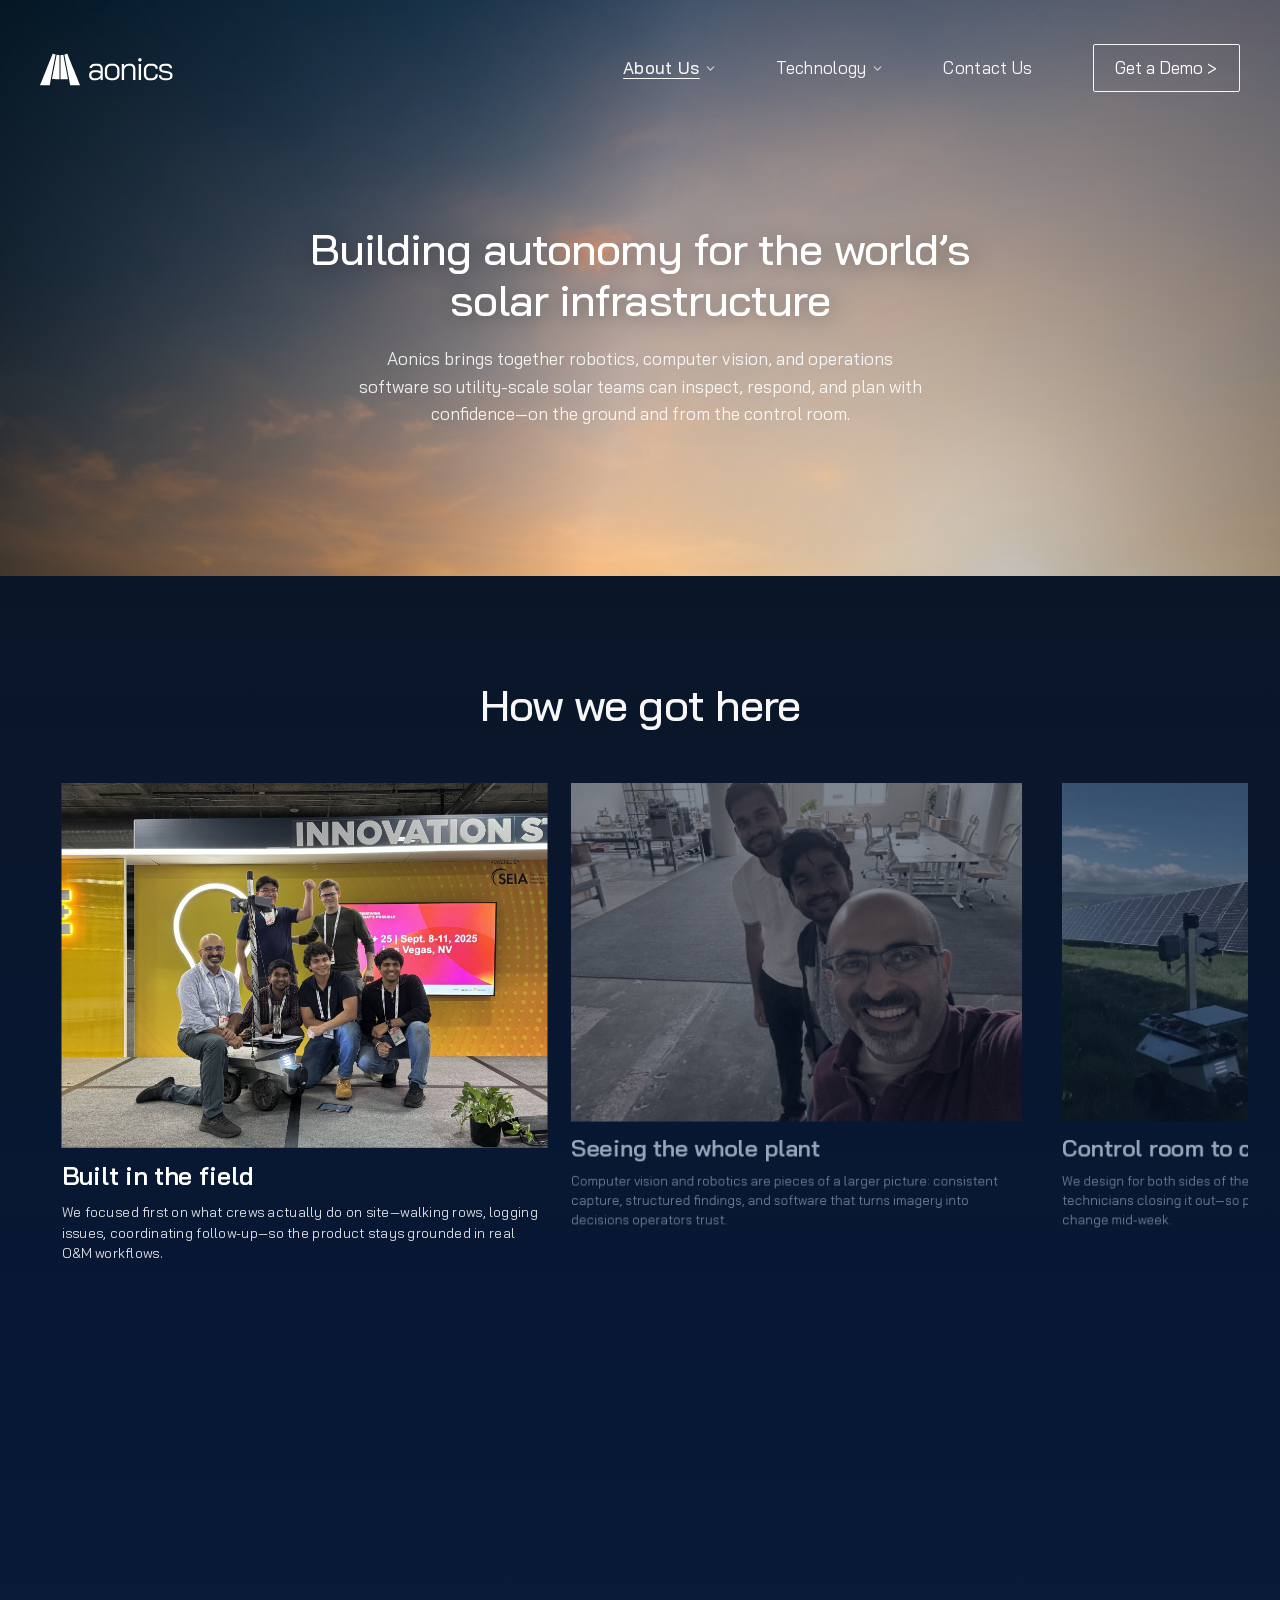
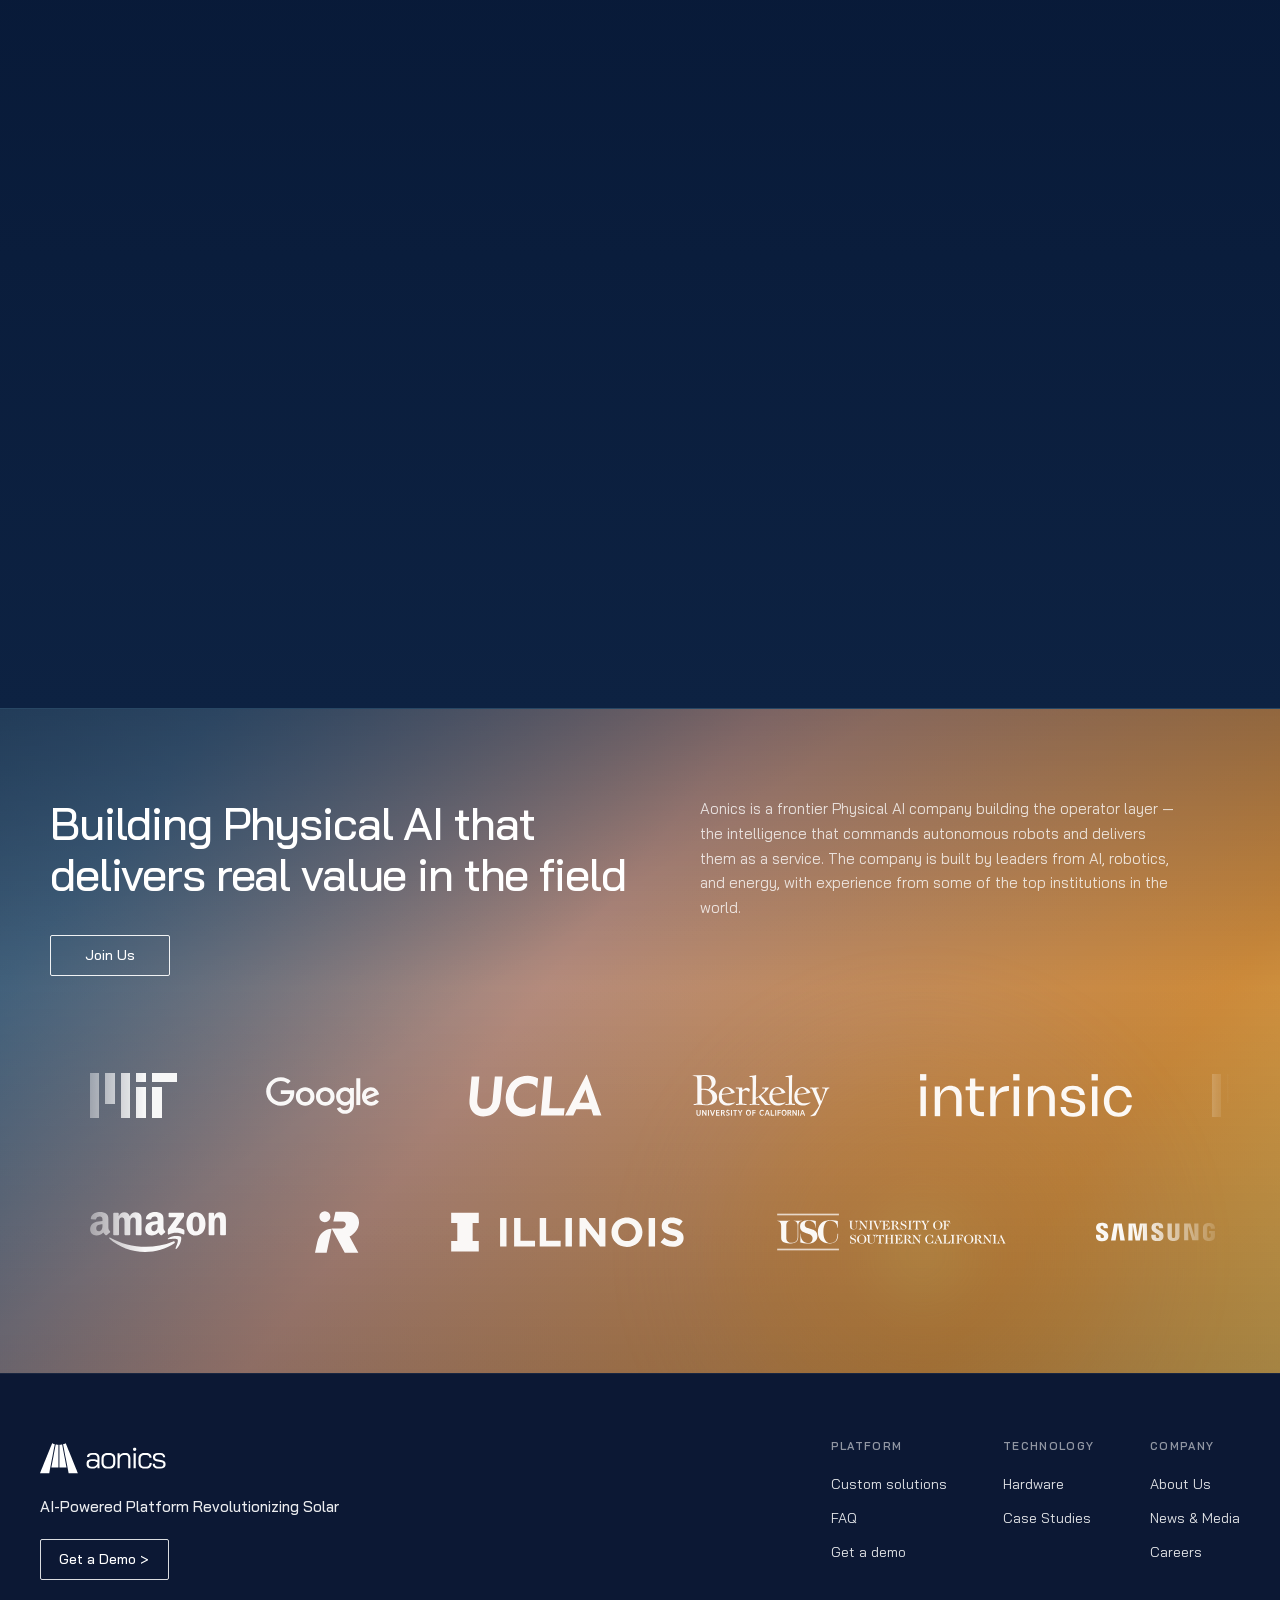
==== commit 33ad219f: "Describe what she changed" ====
--- a/about.html
+++ b/about.html
@@ -263,15 +263,15 @@
           <div class="home-team-top">
             <div class="home-team-copy">
               <h2 id="about-team-heading" class="reveal">
-                Building Physical AI to Enable Real-World Breakthroughs.
+                Building Physical AI that delivers real value in the field
               </h2>
               <a class="btn btn-ghost nav-demo-btn nav-cta reveal" href="contact.html">Join Us</a>
             </div>
             <div class="home-team-desc reveal">
               <p>
-                Aonics is redefining what&rsquo;s possible in utility-scale solar operations and maintenance. The company
-                was founded by leaders from robotics, energy, and AI&mdash;with experience at institutions and companies
-                shaping the next generation of field intelligence.
+                Aonics is a frontier Physical AI company building the operator layer &mdash; the intelligence that
+                commands autonomous robots and delivers them as a service. The company is built by leaders from AI,
+                robotics, and energy, with experience from some of the top institutions in the world.
               </p>
             </div>
           </div>
--- a/styles.css
+++ b/styles.css
@@ -624,6 +624,10 @@
   object-position: center 62%;
 }
 
+body:not(.page-digital-platform):not(.page-hardware) .hero[data-hero-video-bg] .hero-bg-video {
+  object-position: center center;
+}
+
 .hero[data-hero-video-bg] .hero-video-scrim {
   position: absolute;
   inset: 0;
@@ -653,7 +657,7 @@
   body:not(.page-digital-platform):not(.page-hardware) .hero[data-hero-video-bg] {
     background:
       linear-gradient(to top, rgba(5, 10, 18, 0.35) 0%, transparent 45%),
-      url("assets/hero-final.png?v=32") center 62% / cover no-repeat;
+      url("assets/sky.png?v=2") center / cover no-repeat;
   }
 }
 
@@ -826,6 +830,53 @@
   box-sizing: border-box;
 }
 
+.om-assistant-dots {
+  position: absolute;
+  bottom: clamp(1.1rem, 2.8vh, 1.85rem);
+  left: 50%;
+  z-index: 5;
+  display: flex;
+  align-items: center;
+  gap: 0.55rem;
+  padding: 0.4rem 0.65rem;
+  border-radius: 999px;
+  background: rgba(5, 8, 14, 0.42);
+  border: 1px solid rgba(255, 255, 255, 0.12);
+  transform: translateX(-50%);
+  pointer-events: auto;
+}
+
+.om-assistant-dot {
+  width: 0.5rem;
+  height: 0.5rem;
+  padding: 0;
+  border: 1px solid rgba(255, 255, 255, 0.9);
+  border-radius: 50%;
+  background: transparent;
+  cursor: pointer;
+  transition: background 0.2s ease, transform 0.2s ease;
+}
+
+.om-assistant-dot:hover {
+  background: rgba(255, 255, 255, 0.45);
+}
+
+.om-assistant-dot.is-active {
+  background: #fff;
+  transform: scale(1.08);
+}
+
+.om-assistant-dot:focus-visible {
+  outline: 2px solid rgba(255, 255, 255, 0.95);
+  outline-offset: 2px;
+}
+
+@media (prefers-reduced-motion: reduce) {
+  .om-assistant-dot {
+    transition: none;
+  }
+}
+
 .om-assistant-carousel {
   --carousel-position: 0;
   position: relative;
@@ -922,13 +973,18 @@
   max-width: 36rem;
 }
 
-.om-autonomous-title {
+.om-assistant-title,
+.om-autonomous-title,
+.om-assistant-panel--future .future-copy h2 {
   font-size: clamp(1.75rem, 3.8vw, 2.5rem);
-  font-weight: 600;
+  font-weight: 500;
   letter-spacing: -0.02em;
-  line-height: 1.12;
   color: #fff;
   text-shadow: 0 2px 24px rgba(0, 0, 0, 0.35);
+}
+
+.om-autonomous-title {
+  line-height: 1.12;
   margin-bottom: clamp(2rem, 4vw, 2.75rem);
   max-width: 14ch;
 }
@@ -1010,12 +1066,7 @@
 }
 
 .om-assistant-title {
-  font-size: clamp(1.75rem, 3.8vw, 2.5rem);
-  font-weight: 500;
-  letter-spacing: -0.02em;
   text-align: center;
-  color: #fff;
-  text-shadow: 0 2px 24px rgba(0, 0, 0, 0.35);
 }
 
 .om-chat {
@@ -1474,39 +1525,15 @@
   pointer-events: auto;
 }
 
-/* Future copy bullets: stack vertically; each step appears below prior as scroll advances (0.45s ease, matches slides) */
-html.js .future-copy-bullets > .future-copy-step:not(.is-visible) {
-  display: none;
-}
-
-html.js .future-copy-bullets > .future-copy-step.is-visible {
-  display: flex;
-  animation: future-copy-step-in 0.45s ease forwards;
-}
-
-@keyframes future-copy-step-in {
-  from {
-    opacity: 0;
-    transform: translate3d(0, 0.65rem, 0);
-  }
-
-  to {
-    opacity: 1;
-    transform: translate3d(0, 0, 0);
-  }
-}
-
-@media (prefers-reduced-motion: reduce) {
-  html.js .future-copy-bullets > .future-copy-step.is-visible {
-    animation: none;
-  }
-}
-
-html.js .future-copy-bullets.future-copy-bullets--motion-reduced > .future-copy-step {
-  display: flex !important;
-  animation: none !important;
-  opacity: 1 !important;
-  transform: none !important;
+/* Future copy bullets: always visible; active bullet matches screenshot */
+html.js .future-copy-bullets > .future-copy-step {
+  display: flex;
+  opacity: 0.5;
+  transition: opacity 0.45s ease;
+}
+
+html.js .future-copy-bullets > .future-copy-step.is-highlighted {
+  opacity: 1;
 }
 
 .future-visual img {
@@ -1529,18 +1556,29 @@
   .future-visual-stack .future-visual-slide {
     transition: none;
   }
-}
-
-.future-copy h2 {
-  font-size: clamp(1.65rem, 2.8vw, 2.1rem);
-  font-weight: 600;
-  letter-spacing: -0.02em;
+
+  html.js .future-copy-bullets > .future-copy-step {
+    transition: none;
+  }
+}
+
+.om-assistant-panel--future .future-copy h2 {
   margin-bottom: 2rem;
-  text-shadow: 0 2px 20px rgba(0, 0, 0, 0.35);
 }
 
 .future-copy .feature-body p {
   color: rgba(255, 255, 255, 0.88);
+}
+
+.future-copy .feature-icon img {
+  display: block;
+  width: 2.5rem;
+  height: 2.5rem;
+  object-fit: contain;
+}
+
+.future-copy .feature-body h3 {
+  font-size: clamp(1.1875rem, 2.2vw, 1.375rem);
 }
 
 /* Homepage — team + background logos */
@@ -2045,10 +2083,6 @@
     grid-template-columns: 1fr;
   }
 
-  .future-copy {
-    order: -1;
-  }
-
   .hero-stats {
     flex-direction: column;
     gap: 1rem;
@@ -3180,7 +3214,7 @@
         rgba(4, 8, 16, 0.2) 100%
       ),
       linear-gradient(to top, rgba(4, 8, 16, 0.38) 0%, transparent 42%),
-      url("assets/digital-platform-hero.jpg?v=2") 52% 42% / cover no-repeat;
+      url("assets/sky.png?v=1") center / cover no-repeat;
   }
 }
 
@@ -3554,7 +3588,7 @@
 
 .deployed-units-title {
   display: block;
-  margin: 0 auto clamp(1rem, 2.5vh, 1.75rem);
+  margin: 0 auto clamp(2rem, 4.5vh, 3.25rem);
   max-width: min(38rem, 100%);
   box-sizing: border-box;
   font-size: clamp(1.2rem, 2.25vw + 0.65rem, 2.75rem);
@@ -3774,6 +3808,112 @@
     animation: none;
     opacity: 0;
   }
+
+  .deployed-units-label-chip {
+    opacity: 1;
+    transform: scale(1);
+    transition: none;
+  }
+}
+
+.deployed-units-label-grid {
+  display: none;
+}
+
+@media (max-width: 900px) {
+  .deployed-units-sticky {
+    height: auto;
+    min-height: 0;
+    padding-top: calc(var(--site-header-h) + var(--site-header-pad-top) + 0.5rem);
+    padding-bottom: 0.75rem;
+  }
+
+  .deployed-units-title {
+    margin-bottom: 0.75rem;
+    font-size: clamp(1.15rem, 5vw, 1.65rem);
+  }
+
+  .deployed-units-map-stage {
+    flex: 0 0 auto;
+    flex-direction: column;
+    align-items: stretch;
+    padding-bottom: 0;
+  }
+
+  .deployed-units-map {
+    width: min(100%, calc(24vh * 2754 / 1398));
+    max-height: 24vh;
+    margin: 0 auto;
+    aspect-ratio: 2754 / 1398;
+  }
+
+  .deployed-units-pin {
+    transform: translate(-50%, -50%) scale(0.35);
+  }
+
+  .deployed-units-pin.is-visible {
+    transform: translate(-50%, -50%) scale(1);
+  }
+
+  .deployed-units-pin-label {
+    display: none;
+  }
+
+  .deployed-units-pin-marker {
+    width: 0.5rem;
+    height: 0.5rem;
+  }
+
+  .deployed-units-label-grid {
+    display: grid;
+    grid-template-columns: repeat(3, minmax(0, 1fr));
+    gap: 0.35rem;
+    width: 100%;
+    margin: 0.55rem 0 0;
+    padding: 0;
+    list-style: none;
+  }
+
+  .deployed-units-label-chip {
+    display: flex;
+    align-items: center;
+    justify-content: center;
+    min-height: 2rem;
+    padding: 0.35rem 0.25rem;
+    border: 1px solid var(--pin-color, #ffb84a);
+    border-radius: 4px;
+    background: rgba(14, 29, 58, 0.92);
+    font-size: 0.625rem;
+    font-weight: 500;
+    line-height: 1.15;
+    letter-spacing: 0.02em;
+    text-align: center;
+    color: rgba(255, 255, 255, 0.92);
+    opacity: 0;
+    transform: scale(0.94);
+    transition:
+      opacity 0.35s ease,
+      transform 0.45s cubic-bezier(0.34, 1.56, 0.64, 1);
+  }
+
+  .deployed-units-label-chip.is-visible {
+    opacity: 1;
+    transform: scale(1);
+  }
+
+  .deployed-units-host.deployed-units-host--measure .deployed-units-pin {
+    transform: translate(-50%, -50%) scale(1);
+  }
+
+  .deployed-units-host.deployed-units-host--reduced .deployed-units-pin {
+    transform: translate(-50%, -50%) scale(1);
+  }
+
+  .deployed-units-host.deployed-units-host--reduced .deployed-units-label-chip {
+    opacity: 1;
+    transform: scale(1);
+    transition: none;
+  }
 }
 
 .page-digital-platform .about-cta {
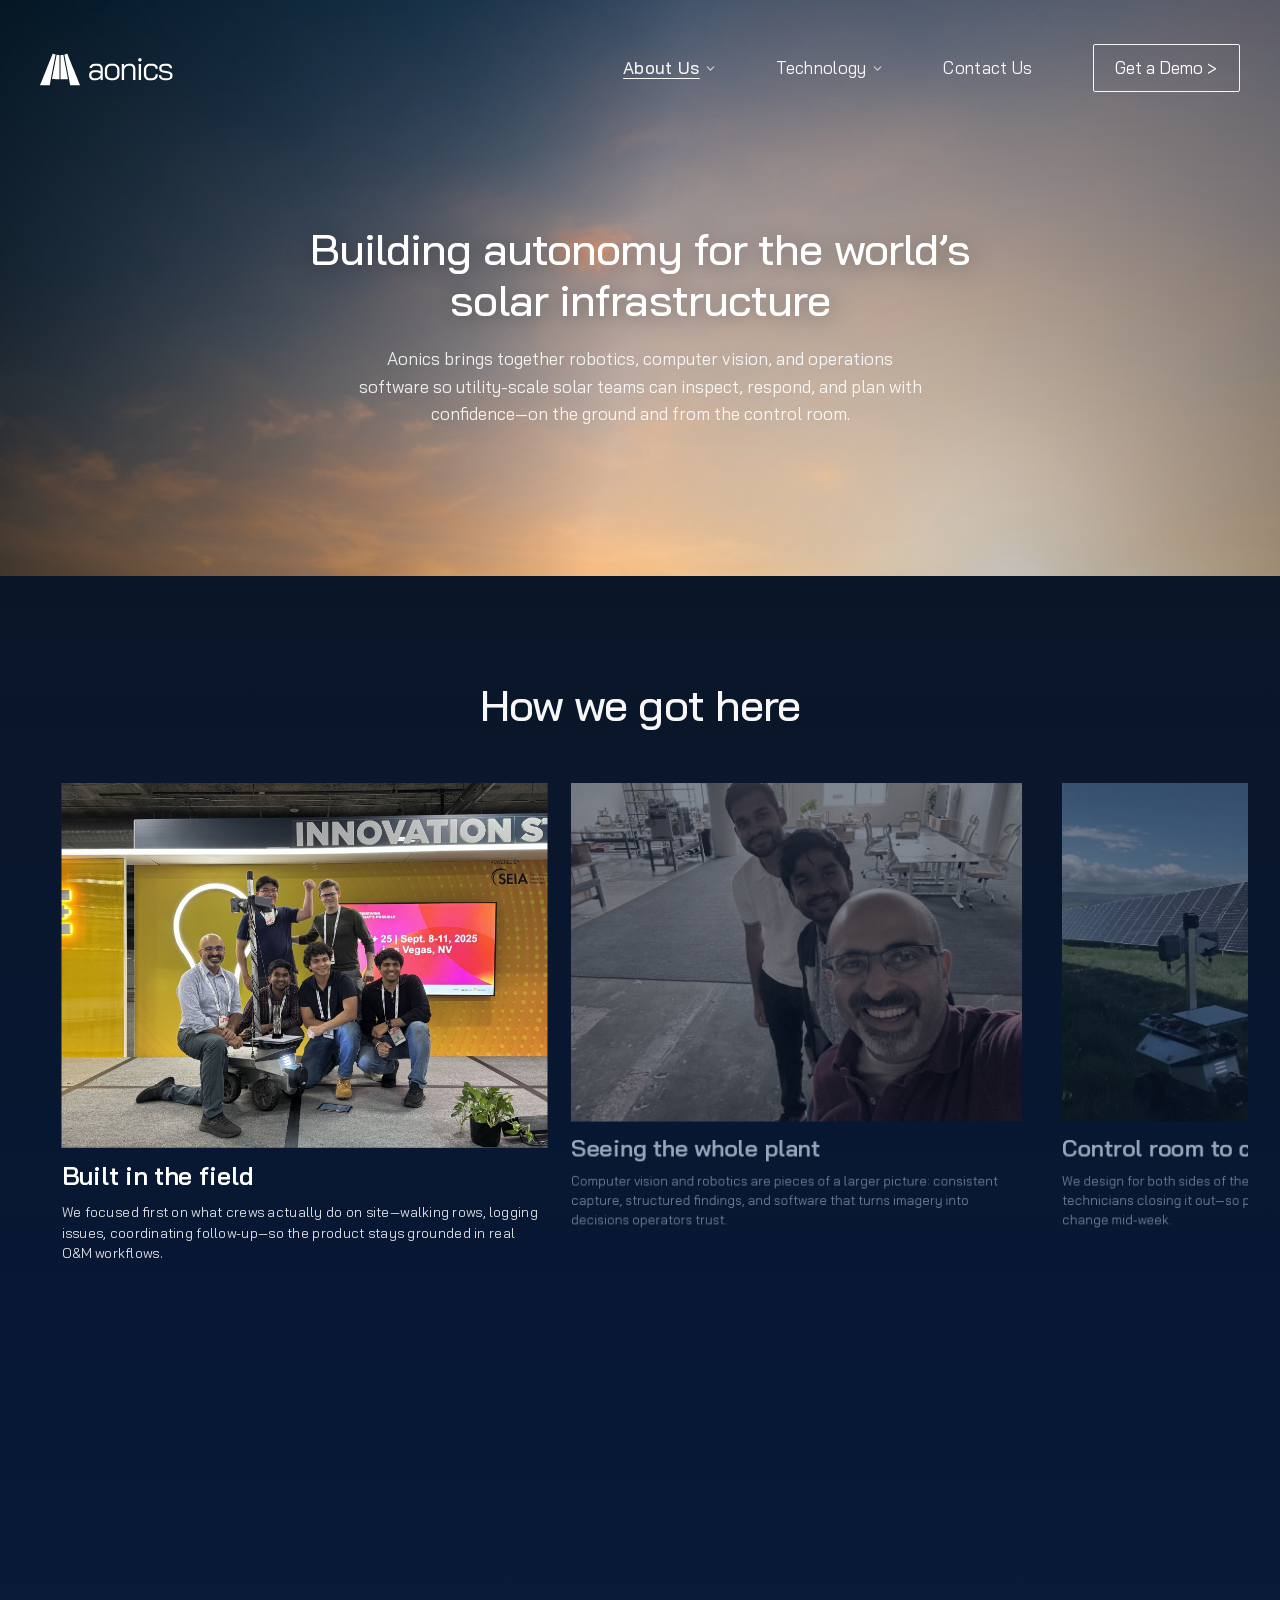
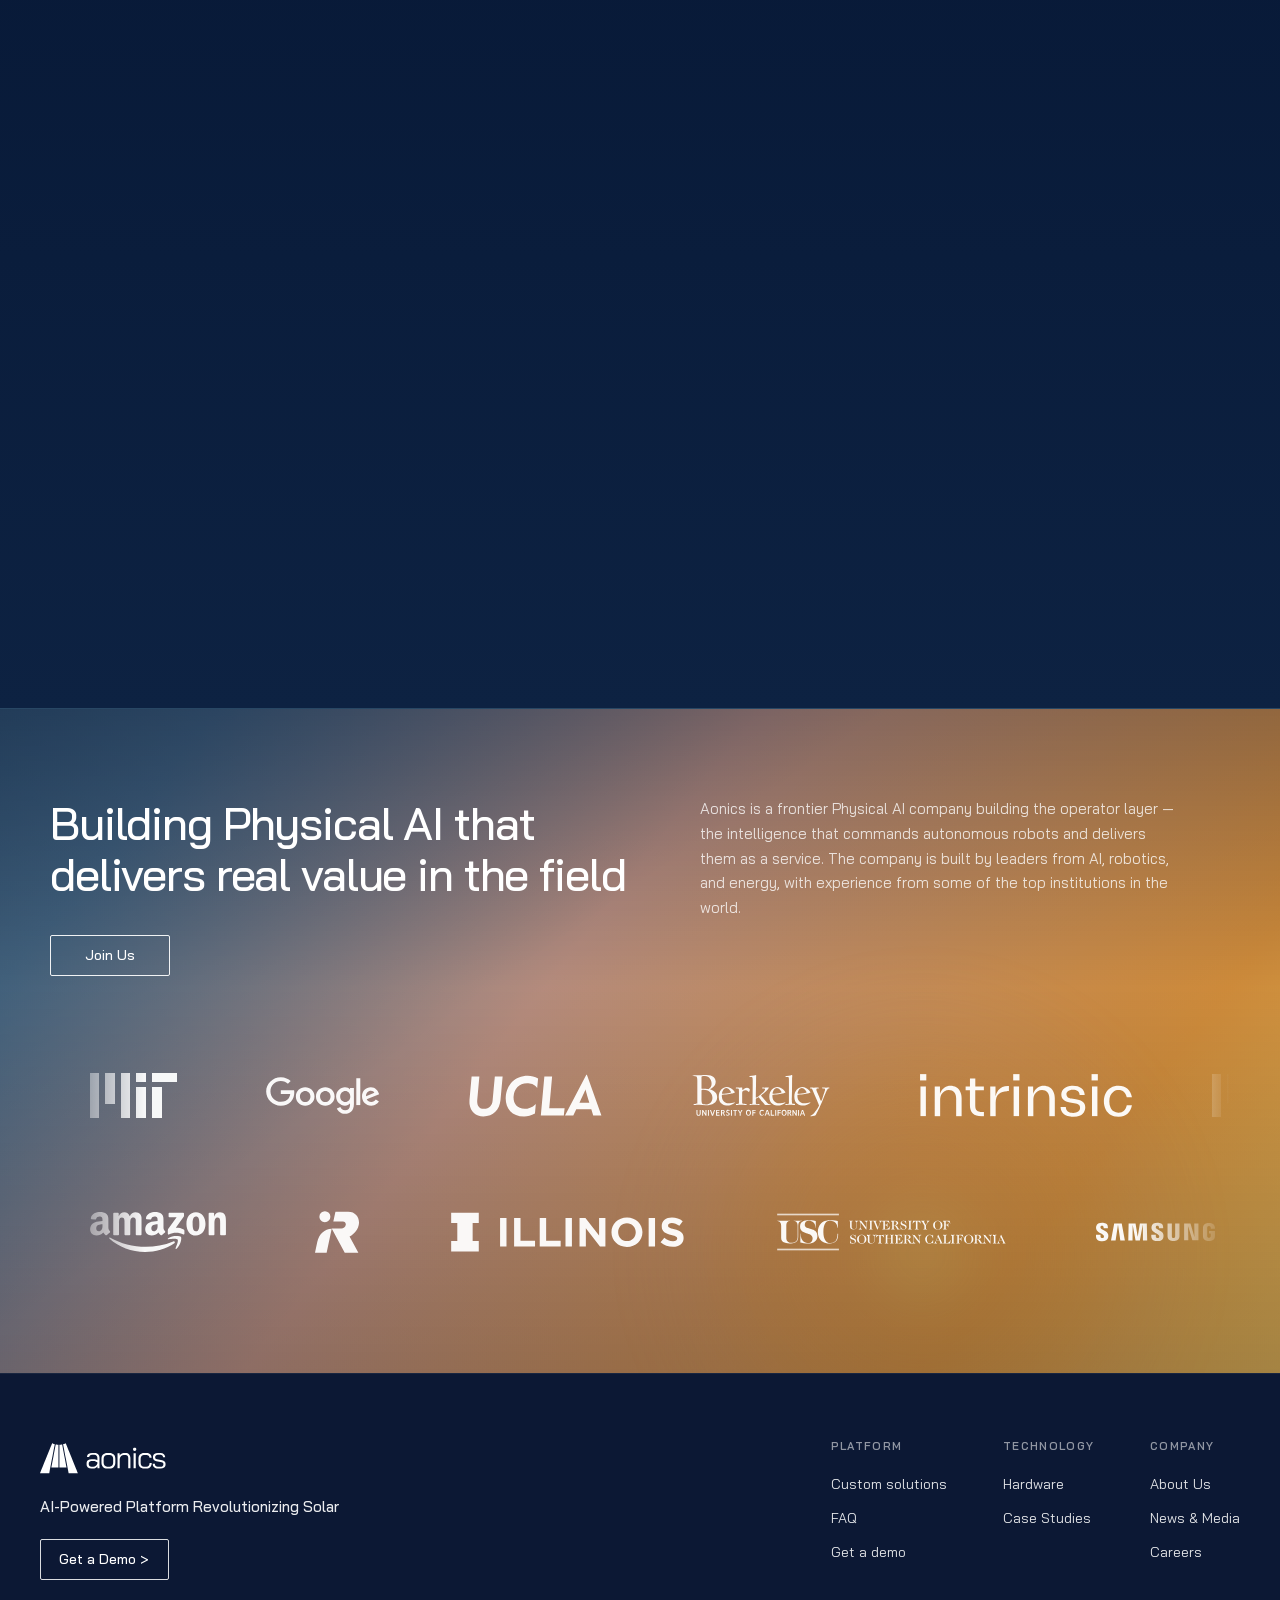
==== commit b0090d58: "Describe what she changed" ====
--- a/about.html
+++ b/about.html
@@ -13,7 +13,7 @@
       href="https://fonts.googleapis.com/css2?family=Bai+Jamjuree:wght@400;500;600;700&display=swap"
       rel="stylesheet"
     />
-    <link rel="stylesheet" href="styles.css?v=197" />
+    <link rel="stylesheet" href="styles.css?v=226" />
   </head>
   <body class="page-about">
     <header class="site-header" id="site-header">
@@ -252,6 +252,7 @@
         </div>
       </section>
 
+      <div class="home-team-pin">
       <section class="home-team" aria-labelledby="about-team-heading">
         <div class="home-team-gradient" aria-hidden="true">
           <div class="home-team-gradient-base"></div>
@@ -318,6 +319,7 @@
           </div>
         </div>
       </section>
+      </div>
     </main>
 
     <footer class="site-footer" id="contact">
--- a/styles.css
+++ b/styles.css
@@ -1582,6 +1582,15 @@
 }
 
 /* Homepage — team + background logos */
+.home-team-pin {
+  position: relative;
+}
+
+.home-team-pin .home-team {
+  position: sticky;
+  top: 0;
+}
+
 .home-team {
   position: relative;
   overflow: hidden;
@@ -3820,15 +3829,18 @@
   display: none;
 }
 
-@media (max-width: 900px) {
+@media (max-width: 767px) {
   .deployed-units-sticky {
-    height: auto;
-    min-height: 0;
+    height: 100dvh;
+    min-height: 100dvh;
+    max-height: 100dvh;
+    justify-content: center;
     padding-top: calc(var(--site-header-h) + var(--site-header-pad-top) + 0.5rem);
     padding-bottom: 0.75rem;
   }
 
   .deployed-units-title {
+    flex: 0 0 auto;
     margin-bottom: 0.75rem;
     font-size: clamp(1.15rem, 5vw, 1.65rem);
   }
